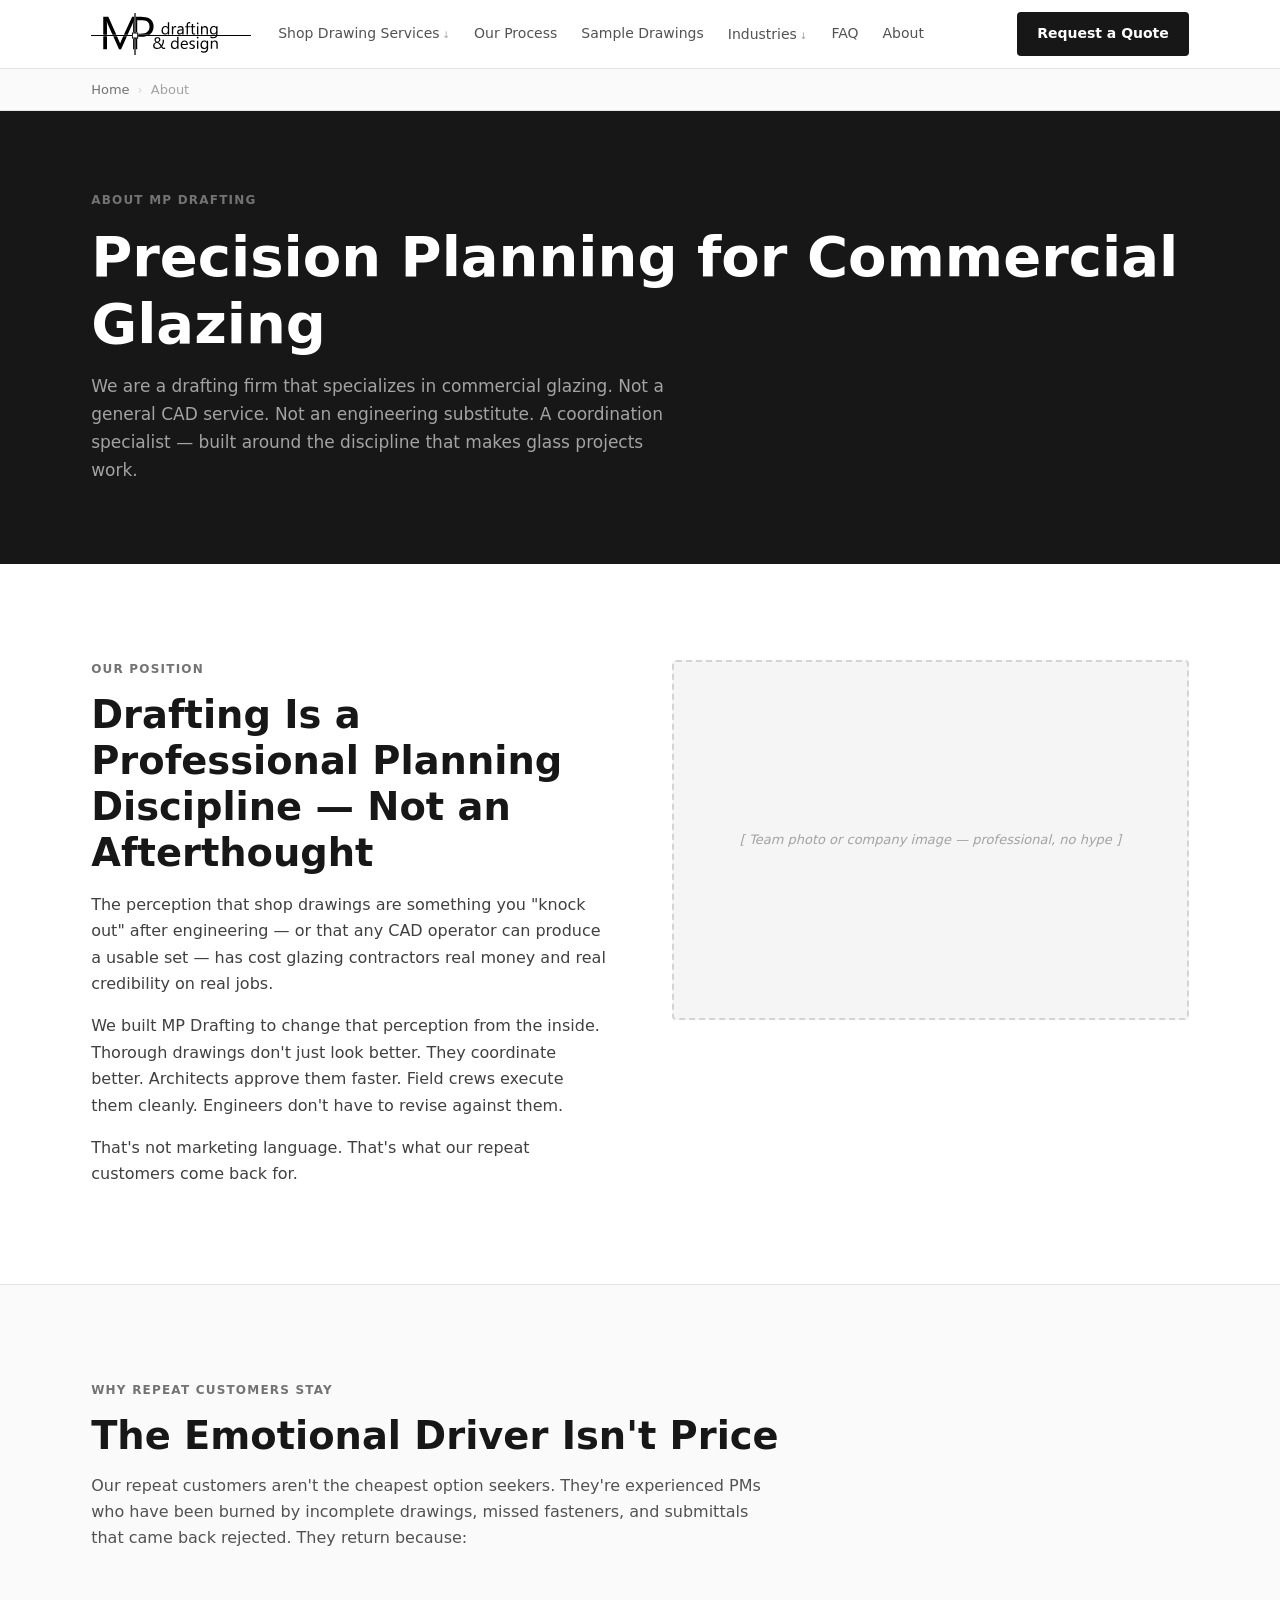
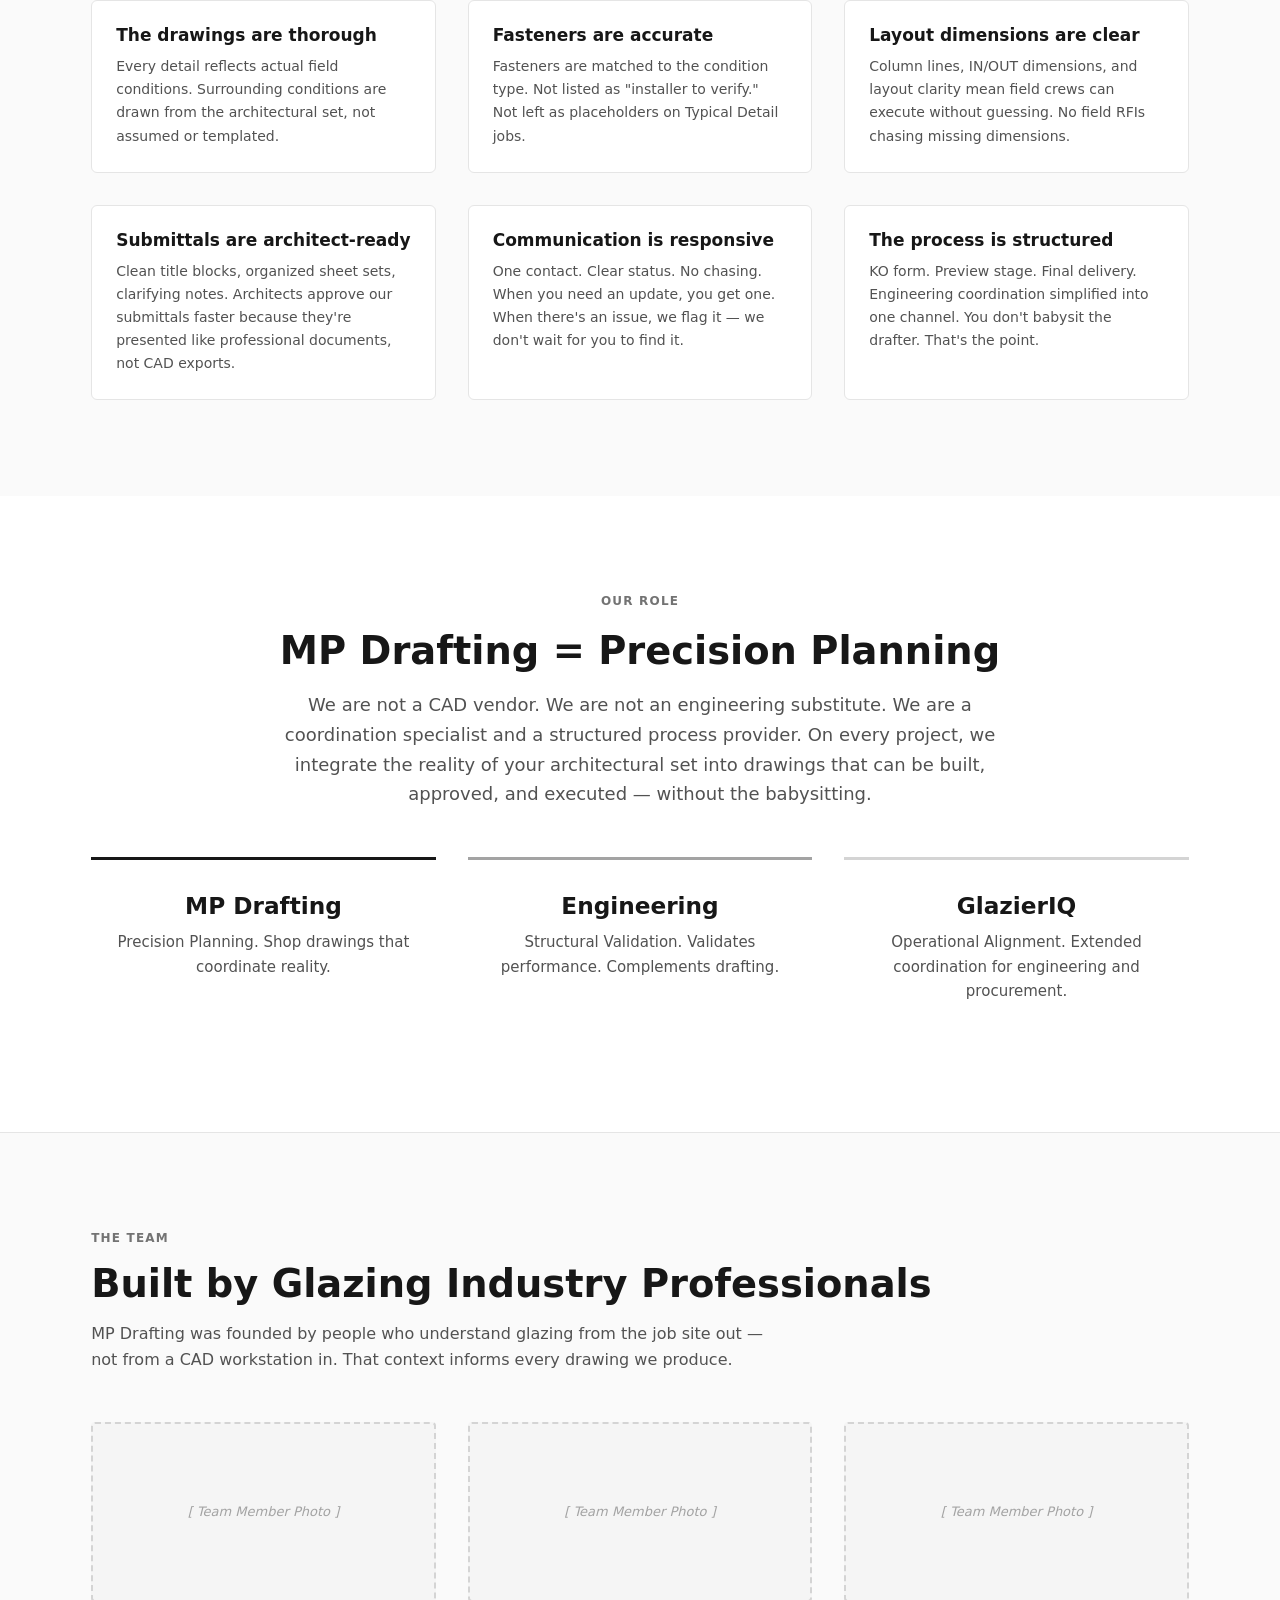
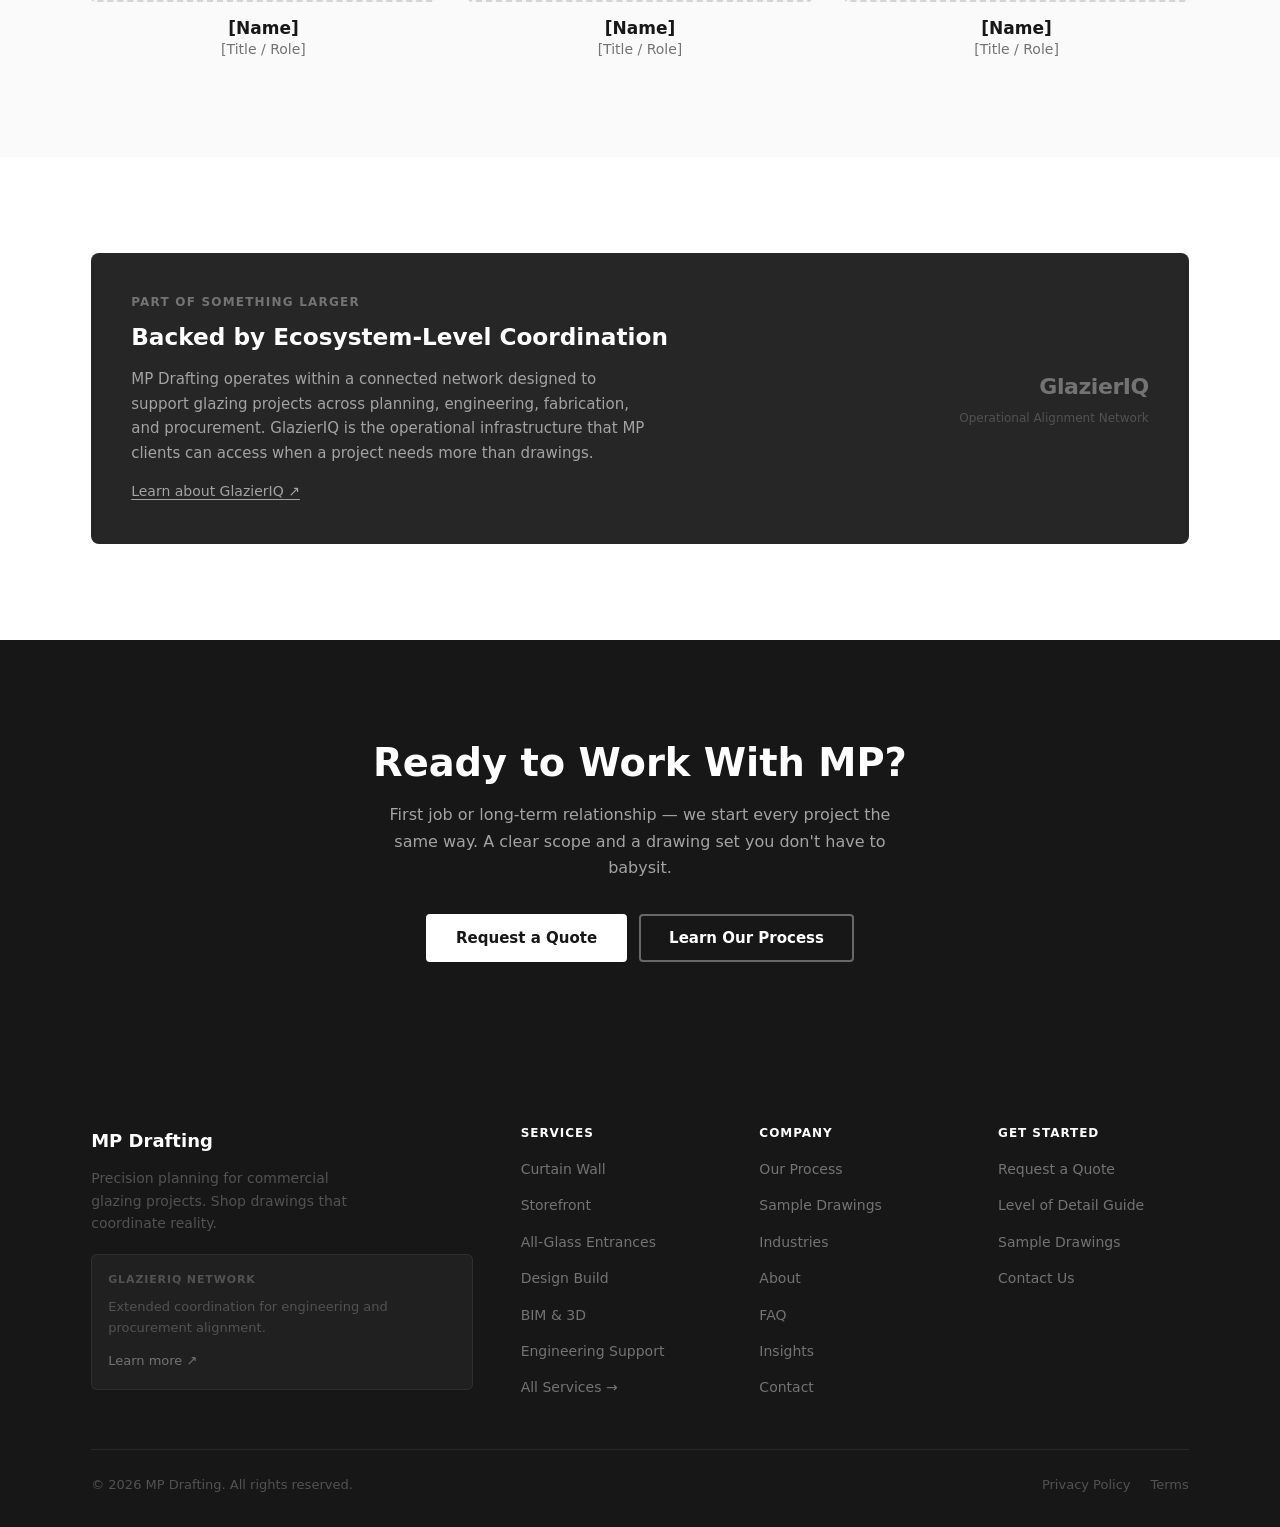
==== mp-drafting/about/index.html @ 00ccff3a "mp drafting round 1" ====
<!DOCTYPE html>
<html lang="en">
<head>
  <meta charset="UTF-8">
  <meta name="viewport" content="width=device-width, initial-scale=1.0">
  <title>About — MP Drafting</title>
  <link rel="stylesheet" href="../css/wireframe.css">
</head>
<body>

<div id="nav"></div>

<div class="breadcrumb-bar">
  <div class="container">
    <nav class="breadcrumb">
      <a href="../">Home</a>
      <span class="breadcrumb-sep">›</span>
      <span>About</span>
    </nav>
  </div>
</div>

<!-- PAGE HEADER -->
<div class="page-header">
  <div class="container">
    <div class="label">About MP Drafting</div>
    <h1>Precision Planning for Commercial Glazing</h1>
    <p>We are a drafting firm that specializes in commercial glazing. Not a general CAD service. Not an engineering substitute. A coordination specialist — built around the discipline that makes glass projects work.</p>
  </div>
</div>

<!-- MISSION -->
<section class="section">
  <div class="container">
    <div class="split">
      <div>
        <div class="label">Our Position</div>
        <h2 style="margin-top:12px;">Drafting Is a Professional Planning Discipline — Not an Afterthought</h2>
        <p class="mt-sm">The perception that shop drawings are something you "knock out" after engineering — or that any CAD operator can produce a usable set — has cost glazing contractors real money and real credibility on real jobs.</p>
        <p class="mt-sm">We built MP Drafting to change that perception from the inside. Thorough drawings don't just look better. They coordinate better. Architects approve them faster. Field crews execute them cleanly. Engineers don't have to revise against them.</p>
        <p class="mt-sm">That's not marketing language. That's what our repeat customers come back for.</p>
      </div>
      <div>
        <div class="placeholder placeholder--lg">[ Team photo or company image — professional, no hype ]</div>
      </div>
    </div>
  </div>
</section>

<div class="divider"></div>

<!-- WHY CUSTOMERS RETURN -->
<section class="section section--gray">
  <div class="container">
    <div class="section-header">
      <div class="label">Why Repeat Customers Stay</div>
      <h2>The Emotional Driver Isn't Price</h2>
      <p>Our repeat customers aren't the cheapest option seekers. They're experienced PMs who have been burned by incomplete drawings, missed fasteners, and submittals that came back rejected. They return because:</p>
    </div>
    <div class="grid grid--3">
      <div style="padding: 24px; border: 1px solid var(--gray-200); border-radius: 6px; background: white;">
        <h4 style="margin-bottom: 10px;">The drawings are thorough</h4>
        <p style="font-size: 0.875rem; color: var(--gray-600); max-width: none;">Every detail reflects actual field conditions. Surrounding conditions are drawn from the architectural set, not assumed or templated.</p>
      </div>
      <div style="padding: 24px; border: 1px solid var(--gray-200); border-radius: 6px; background: white;">
        <h4 style="margin-bottom: 10px;">Fasteners are accurate</h4>
        <p style="font-size: 0.875rem; color: var(--gray-600); max-width: none;">Fasteners are matched to the condition type. Not listed as "installer to verify." Not left as placeholders on Typical Detail jobs.</p>
      </div>
      <div style="padding: 24px; border: 1px solid var(--gray-200); border-radius: 6px; background: white;">
        <h4 style="margin-bottom: 10px;">Layout dimensions are clear</h4>
        <p style="font-size: 0.875rem; color: var(--gray-600); max-width: none;">Column lines, IN/OUT dimensions, and layout clarity mean field crews can execute without guessing. No field RFIs chasing missing dimensions.</p>
      </div>
      <div style="padding: 24px; border: 1px solid var(--gray-200); border-radius: 6px; background: white;">
        <h4 style="margin-bottom: 10px;">Submittals are architect-ready</h4>
        <p style="font-size: 0.875rem; color: var(--gray-600); max-width: none;">Clean title blocks, organized sheet sets, clarifying notes. Architects approve our submittals faster because they're presented like professional documents, not CAD exports.</p>
      </div>
      <div style="padding: 24px; border: 1px solid var(--gray-200); border-radius: 6px; background: white;">
        <h4 style="margin-bottom: 10px;">Communication is responsive</h4>
        <p style="font-size: 0.875rem; color: var(--gray-600); max-width: none;">One contact. Clear status. No chasing. When you need an update, you get one. When there's an issue, we flag it — we don't wait for you to find it.</p>
      </div>
      <div style="padding: 24px; border: 1px solid var(--gray-200); border-radius: 6px; background: white;">
        <h4 style="margin-bottom: 10px;">The process is structured</h4>
        <p style="font-size: 0.875rem; color: var(--gray-600); max-width: none;">KO form. Preview stage. Final delivery. Engineering coordination simplified into one channel. You don't babysit the drafter. That's the point.</p>
      </div>
    </div>
  </div>
</section>

<!-- POSITIONING STATEMENT -->
<section class="section">
  <div class="container">
    <div style="max-width: 800px; margin: 0 auto; text-align: center;">
      <div class="label" style="margin-bottom: 16px;">Our Role</div>
      <h2>MP Drafting = Precision Planning</h2>
      <p class="mt-sm" style="font-size: 1.125rem; color: var(--gray-600); margin-left: auto; margin-right: auto;">We are not a CAD vendor. We are not an engineering substitute. We are a coordination specialist and a structured process provider. On every project, we integrate the reality of your architectural set into drawings that can be built, approved, and executed — without the babysitting.</p>
    </div>

    <div class="grid grid--3 mt-lg">
      <div style="text-align: center; padding: 32px 24px; border-top: 3px solid var(--gray-900);">
        <h3>MP Drafting</h3>
        <p style="color: var(--gray-600); font-size: 0.9375rem; margin-top: 10px;">Precision Planning. Shop drawings that coordinate reality.</p>
      </div>
      <div style="text-align: center; padding: 32px 24px; border-top: 3px solid var(--gray-400);">
        <h3>Engineering</h3>
        <p style="color: var(--gray-600); font-size: 0.9375rem; margin-top: 10px;">Structural Validation. Validates performance. Complements drafting.</p>
      </div>
      <div style="text-align: center; padding: 32px 24px; border-top: 3px solid var(--gray-300);">
        <h3>GlazierIQ</h3>
        <p style="color: var(--gray-600); font-size: 0.9375rem; margin-top: 10px;">Operational Alignment. Extended coordination for engineering and procurement.</p>
      </div>
    </div>
  </div>
</section>

<div class="divider"></div>

<!-- TEAM PLACEHOLDER -->
<section class="section section--gray">
  <div class="container">
    <div class="section-header">
      <div class="label">The Team</div>
      <h2>Built by Glazing Industry Professionals</h2>
      <p>MP Drafting was founded by people who understand glazing from the job site out — not from a CAD workstation in. That context informs every drawing we produce.</p>
    </div>
    <div class="grid grid--3">
      <div style="text-align: center;">
        <div class="placeholder placeholder--sm" style="margin-bottom: 16px;">[ Team Member Photo ]</div>
        <h4>[Name]</h4>
        <p style="font-size: 0.875rem; color: var(--gray-500);">[Title / Role]</p>
      </div>
      <div style="text-align: center;">
        <div class="placeholder placeholder--sm" style="margin-bottom: 16px;">[ Team Member Photo ]</div>
        <h4>[Name]</h4>
        <p style="font-size: 0.875rem; color: var(--gray-500);">[Title / Role]</p>
      </div>
      <div style="text-align: center;">
        <div class="placeholder placeholder--sm" style="margin-bottom: 16px;">[ Team Member Photo ]</div>
        <h4>[Name]</h4>
        <p style="font-size: 0.875rem; color: var(--gray-500);">[Title / Role]</p>
      </div>
    </div>
  </div>
</section>

<!-- GLAZIERIQ MENTION -->
<section class="section">
  <div class="container">
    <div class="glazieriq-block">
      <div>
        <div class="label" style="color:var(--gray-500);">Part of Something Larger</div>
        <h3 style="margin-top:10px;">Backed by Ecosystem-Level Coordination</h3>
        <p class="mt-sm">MP Drafting operates within a connected network designed to support glazing projects across planning, engineering, fabrication, and procurement. GlazierIQ is the operational infrastructure that MP clients can access when a project needs more than drawings.</p>
        <a href="#" class="glazieriq-link">Learn about GlazierIQ ↗</a>
      </div>
      <div class="glazieriq-label">
        <div class="giq-name">GlazierIQ</div>
        <div class="giq-sub">Operational Alignment Network</div>
      </div>
    </div>
  </div>
</section>

<!-- CTA -->
<section class="cta-banner">
  <div class="container">
    <h2>Ready to Work With MP?</h2>
    <p>First job or long-term relationship — we start every project the same way. A clear scope and a drawing set you don't have to babysit.</p>
    <div class="btn-group">
      <a href="../request-quote/" class="btn btn--white">Request a Quote</a>
      <a href="../our-process/" class="btn btn--ghost">Learn Our Process</a>
    </div>
  </div>
</section>

<div id="footer"></div>

<script>window.MP_BASE = '../';</script>
<script src="../js/components.js"></script>
<script src="../js/main.js"></script>
</body>
</html>
---- mp-drafting/css/wireframe.css ----
/* ============================================================
   MP Drafting — Grayscale Wireframe Stylesheet
   ============================================================ */

:root {
  --gray-50:  #fafafa;
  --gray-100: #f5f5f5;
  --gray-200: #e5e5e5;
  --gray-300: #d4d4d4;
  --gray-400: #a3a3a3;
  --gray-500: #737373;
  --gray-600: #525252;
  --gray-700: #404040;
  --gray-800: #262626;
  --gray-900: #171717;
  --white:    #ffffff;

  --font: system-ui, -apple-system, 'Segoe UI', Helvetica, Arial, sans-serif;
  --max-w: 1200px;
  --gap: 32px;
  --section-y: clamp(56px, 8vw, 96px);
  --container-x: clamp(24px, 4vw, 80px);
}

/* Reset */
*, *::before, *::after { box-sizing: border-box; margin: 0; padding: 0; }
html { scroll-behavior: smooth; font-size: 16px; }
body { font-family: var(--font); color: var(--gray-700); background: var(--white); line-height: 1.65; }
img  { max-width: 100%; display: block; }
a    { color: inherit; text-decoration: none; }
ul   { list-style: none; }
button, input, textarea, select { font: inherit; }

/* Typography */
h1, h2, h3, h4, h5 { color: var(--gray-900); font-weight: 700; line-height: 1.2; }
h1 { font-size: clamp(2rem, 4.5vw, 3.5rem); }
h2 { font-size: clamp(1.5rem, 3vw, 2.5rem); }
h3 { font-size: clamp(1.1rem, 2vw, 1.45rem); }
h4 { font-size: 1.0625rem; }
h5 { font-size: 0.9375rem; }
p  { max-width: 68ch; }

.label {
  font-size: 0.75rem;
  font-weight: 700;
  letter-spacing: 0.1em;
  text-transform: uppercase;
  color: var(--gray-500);
  display: block;
}

/* Layout */
.container {
  max-width: var(--max-w);
  margin: 0 auto;
  padding: 0 var(--container-x);
}
.section       { padding: var(--section-y) 0; }
.section--gray { background: var(--gray-50); }
.section--mid  { background: var(--gray-100); }
.section--dark { background: var(--gray-900); }
.section--dark h1,
.section--dark h2,
.section--dark h3 { color: var(--white); }
.section--dark p   { color: var(--gray-300); }
.section--dark .label { color: var(--gray-500); }

/* Grid */
.grid    { display: grid; gap: var(--gap); }
.grid--2 { grid-template-columns: repeat(2, 1fr); }
.grid--3 { grid-template-columns: repeat(3, 1fr); }
.grid--4 { grid-template-columns: repeat(4, 1fr); }
.grid--auto { grid-template-columns: repeat(auto-fit, minmax(260px, 1fr)); }

@media (max-width: 900px) {
  .grid--3 { grid-template-columns: repeat(2, 1fr); }
  .grid--4 { grid-template-columns: repeat(2, 1fr); }
}
@media (max-width: 580px) {
  .grid--2, .grid--3, .grid--4 { grid-template-columns: 1fr; }
}

/* Spacing */
.mt-xs { margin-top: 8px; }
.mt-sm { margin-top: 16px; }
.mt-md { margin-top: 28px; }
.mt-lg { margin-top: 48px; }
.mb-sm { margin-bottom: 16px; }
.mb-md { margin-bottom: 28px; }
.mb-lg { margin-bottom: 48px; }

.section-header { margin-bottom: 48px; }
.section-header .label { margin-bottom: 12px; }
.section-header h2 { margin-bottom: 14px; }
.section-header > p { color: var(--gray-600); }

.text-center { text-align: center; }
.text-center p { margin-left: auto; margin-right: auto; }

.divider { height: 1px; background: var(--gray-200); }

/* Placeholder blocks */
.placeholder {
  background: var(--gray-100);
  border: 2px dashed var(--gray-300);
  border-radius: 4px;
  display: flex;
  align-items: center;
  justify-content: center;
  color: var(--gray-400);
  font-size: 0.8125rem;
  font-style: italic;
  text-align: center;
  padding: 20px;
}
.placeholder--xs { height: 120px; }
.placeholder--sm { height: 180px; }
.placeholder--md { height: 260px; }
.placeholder--lg { height: 360px; }
.placeholder--xl { height: 460px; }

/* Wireframe annotation */
.wf-note {
  display: inline-block;
  font-size: 0.6875rem;
  background: #fffbeb;
  border: 1px solid #fcd34d;
  color: #92400e;
  padding: 2px 8px;
  border-radius: 3px;
  font-style: italic;
  margin-bottom: 10px;
}

/* ── Navigation ── */
.site-nav {
  position: sticky;
  top: 0;
  z-index: 100;
  background: var(--white);
  border-bottom: 1px solid var(--gray-200);
}
.nav-inner {
  max-width: var(--max-w);
  margin: 0 auto;
  padding: 0 var(--container-x);
  height: 68px;
  display: flex;
  align-items: center;
  justify-content: space-between;
  gap: 16px;
}
.nav-logo {
  font-size: 1.125rem;
  font-weight: 700;
  color: var(--gray-900);
  letter-spacing: -0.02em;
  white-space: nowrap;
  flex-shrink: 0;

  img {
    width: 160px;
  }
}
.nav-logo span { color: var(--gray-400); font-weight: 400; }

.nav-center { display: flex; align-items: center; gap: 2px; flex: 1; }

.nav-link {
  font-size: 0.875rem;
  font-weight: 500;
  color: var(--gray-600);
  padding: 8px 11px;
  border-radius: 4px;
  white-space: nowrap;
  transition: background 0.15s, color 0.15s;
}
.nav-link:hover { background: var(--gray-100); color: var(--gray-900); }

.dropdown-wrapper { position: relative; }
.dropdown-wrapper > .nav-link::after { content: ' ↓'; font-size: 0.65em; opacity: 0.55; }

.dropdown {
  display: none;
  position: absolute;
  top: calc(100% + 4px);
  left: 0;
  background: var(--white);
  border: 1px solid var(--gray-200);
  border-radius: 6px;
  box-shadow: 0 8px 24px rgba(0,0,0,0.10);
  min-width: 240px;
  padding: 8px;
  z-index: 200;
}
.dropdown a {
  display: block;
  padding: 9px 12px;
  font-size: 0.875rem;
  color: var(--gray-600);
  border-radius: 4px;
  transition: background 0.1s, color 0.1s;
}
.dropdown a:hover { background: var(--gray-50); color: var(--gray-900); }
.dropdown-wrapper:hover .dropdown { display: block; }

/* ── Mega Menu (Shop Drawing Services) ── */
/* align-self: stretch fills the full 68px nav height so the cursor
   stays inside .mega-wrapper all the way to the nav's bottom edge,
   leaving no gap between wrapper and the fixed mega menu below it. */
.mega-wrapper {
  position: static;
  align-self: stretch;
  display: flex;
  align-items: center;
}
.mega-wrapper > .nav-link::after { content: ' ↓'; font-size: 0.65em; opacity: 0.55; }

.mega-menu {
  display: none;
  position: fixed;
  top: 68px;
  left: 0;
  right: 0;
  background: var(--white);
  border-top: 1px solid var(--gray-200);
  border-bottom: 1px solid var(--gray-200);
  box-shadow: 0 12px 40px rgba(0,0,0,0.10);
  z-index: 200;
  padding: 32px 0;
}
.mega-menu.open { display: block; }

.mega-grid {
  display: grid;
  grid-template-columns: 1fr 1fr 260px;
  gap: 40px;
  align-items: start;
}

.mega-col-label {
  font-size: 0.6875rem;
  font-weight: 700;
  letter-spacing: 0.1em;
  text-transform: uppercase;
  color: var(--gray-400);
  margin-bottom: 12px;
  display: block;
}

.mega-col a {
  display: flex;
  align-items: center;
  gap: 8px;
  padding: 9px 0;
  font-size: 0.9rem;
  color: var(--gray-700);
  border-bottom: 1px solid var(--gray-100);
  transition: color 0.15s;
}
.mega-col a:last-child { border-bottom: none; }
.mega-col a:hover { color: var(--gray-900); }
.mega-col a::before {
  content: '→';
  font-size: 0.7rem;
  color: var(--gray-300);
  flex-shrink: 0;
  transition: color 0.15s, transform 0.15s;
}
.mega-col a:hover::before { color: var(--gray-600); transform: translateX(2px); }

.mega-panel-inner {
  background: var(--gray-900);
  border-radius: 6px;
  padding: 24px;
}
.mega-panel-inner .mega-col-label { color: var(--gray-600); }
.mega-panel-inner h4 { color: var(--white); font-size: 1rem; margin-bottom: 8px; }
.mega-panel-inner p  { color: var(--gray-500); font-size: 0.875rem; max-width: none; margin-bottom: 16px; line-height: 1.55; }
.mega-panel-inner a  {
  display: block;
  color: var(--gray-400);
  font-size: 0.875rem;
  padding: 7px 0;
  border-bottom: 1px solid rgba(255,255,255,0.06);
  transition: color 0.15s;
}
.mega-panel-inner a:hover { color: var(--white); }
.mega-panel-cta {
  margin-top: 16px;
  display: block !important;
  background: var(--white) !important;
  color: var(--gray-900) !important;
  border-radius: 4px;
  padding: 10px 16px !important;
  font-weight: 700 !important;
  text-align: center;
  font-size: 0.875rem !important;
  border-bottom: none !important;
}
.mega-panel-cta:hover { background: var(--gray-100) !important; }

.nav-cta {
  font-size: 0.875rem;
  font-weight: 600;
  background: var(--gray-900);
  color: var(--white);
  padding: 10px 20px;
  border-radius: 4px;
  white-space: nowrap;
  flex-shrink: 0;
  transition: background 0.15s;
}
.nav-cta:hover { background: var(--gray-700); }

.nav-hamburger {
  display: none;
  background: none;
  border: none;
  cursor: pointer;
  padding: 8px;
  color: var(--gray-700);
  flex-shrink: 0;
}

.mobile-nav {
  display: none;
  position: fixed;
  top: 68px; left: 0; right: 0; bottom: 0;
  background: var(--white);
  border-top: 1px solid var(--gray-200);
  overflow-y: auto;
  z-index: 99;
  padding: 16px var(--container-x) 40px;
}
.mobile-nav.open { display: block; }
.mobile-nav-section { margin-bottom: 8px; }
.mobile-section-label {
  font-size: 0.6875rem;
  font-weight: 700;
  letter-spacing: 0.08em;
  text-transform: uppercase;
  color: var(--gray-400);
  padding: 16px 0 6px;
  display: block;
}
.mobile-nav a {
  display: block;
  padding: 11px 0;
  font-size: 0.9375rem;
  font-weight: 500;
  color: var(--gray-700);
  border-bottom: 1px solid var(--gray-100);
}
.mobile-nav a:hover { color: var(--gray-900); }
.mobile-nav-cta {
  display: block;
  margin-top: 20px;
  background: var(--gray-900);
  color: var(--white) !important;
  text-align: center;
  padding: 14px 20px !important;
  border-radius: 4px;
  font-weight: 600 !important;
  border-bottom: none !important;
}

@media (max-width: 960px) {
  .nav-center, .nav-cta { display: none; }
  .nav-hamburger { display: block; }
}

/* ── Buttons ── */
.btn {
  display: inline-block;
  font-size: 0.9375rem;
  font-weight: 600;
  padding: 13px 28px;
  border-radius: 4px;
  cursor: pointer;
  border: 2px solid transparent;
  text-align: center;
  transition: background 0.15s, color 0.15s, border-color 0.15s;
  line-height: 1.2;
}
.btn--primary   { background: var(--gray-900); color: var(--white); border-color: var(--gray-900); }
.btn--primary:hover { background: var(--gray-700); border-color: var(--gray-700); }
.btn--secondary { background: transparent; color: var(--gray-800); border-color: var(--gray-300); }
.btn--secondary:hover { border-color: var(--gray-700); color: var(--gray-900); }
.btn--ghost     { background: transparent; color: var(--white); border-color: rgba(255,255,255,0.35); }
.btn--ghost:hover { border-color: var(--white); }
.btn--white     { background: var(--white); color: var(--gray-900); border-color: var(--white); }
.btn--white:hover { background: var(--gray-100); }
.btn--sm        { font-size: 0.875rem; padding: 9px 18px; }
.btn-group      { display: flex; gap: 12px; flex-wrap: wrap; }

/* ── Page Header ── */
.page-header {
  background: var(--gray-900);
  padding: clamp(48px, 8vw, 80px) 0;
}
.page-header .label { color: var(--gray-500); margin-bottom: 12px; }
.page-header h1 { color: var(--white); margin-bottom: 14px; }
.page-header p  { color: var(--gray-400); font-size: 1.0625rem; max-width: 600px; }

/* ── Hero ── */
.hero { background: var(--gray-900); padding: clamp(80px, 12vw, 140px) 0; }
.hero .label    { color: var(--gray-500); margin-bottom: 16px; }
.hero h1        { color: var(--white); margin-bottom: 20px; }
.hero .hero-sub { color: var(--gray-300); font-size: 1.125rem; max-width: 600px; margin-bottom: 36px; }

/* ── Breadcrumb ── */
.breadcrumb-bar {
  background: var(--gray-50);
  border-bottom: 1px solid var(--gray-200);
  padding: 10px 0;
}
.breadcrumb { font-size: 0.8125rem; color: var(--gray-400); display: flex; align-items: center; flex-wrap: wrap; }
.breadcrumb a { color: var(--gray-500); }
.breadcrumb a:hover { color: var(--gray-700); }
.breadcrumb-sep { margin: 0 8px; color: var(--gray-300); }

/* ── Trust Strip ── */
.trust-strip { background: var(--gray-100); border-bottom: 1px solid var(--gray-200); padding: 28px 0; }
.trust-items { display: flex; gap: 40px; flex-wrap: wrap; justify-content: center; }
.trust-item { text-align: center; }
.trust-item-value { font-size: 1.5rem; font-weight: 800; color: var(--gray-900); display: block; letter-spacing: -0.02em; }
.trust-item-label { font-size: 0.8125rem; color: var(--gray-500); }

/* ── Cards ── */
.card {
  background: var(--white);
  border: 1px solid var(--gray-200);
  border-radius: 6px;
  padding: 28px;
  display: flex;
  flex-direction: column;
}
.card-badge {
  display: inline-block;
  font-size: 0.6875rem;
  font-weight: 700;
  letter-spacing: 0.08em;
  text-transform: uppercase;
  padding: 4px 10px;
  border-radius: 3px;
  margin-bottom: 14px;
}
.card-badge--l1 { background: var(--gray-100); color: var(--gray-600); }
.card-badge--l2 { background: var(--gray-200); color: var(--gray-700); }
.card-badge--l3 { background: var(--gray-900); color: var(--white); }

.card h3      { font-size: 1.125rem; margin-bottom: 10px; }
.card > p     { color: var(--gray-600); font-size: 0.9375rem; margin-bottom: 16px; flex: 1; max-width: none; }
.card ul      { color: var(--gray-600); font-size: 0.875rem; padding-left: 16px; list-style: disc; }
.card ul li   { margin-bottom: 6px; }
.card-footer  { margin-top: auto; padding-top: 20px; border-top: 1px solid var(--gray-100); }

/* Service card */
.service-card {
  border: 1px solid var(--gray-200);
  border-radius: 6px;
  overflow: hidden;
  transition: border-color 0.15s, box-shadow 0.15s;
  display: flex;
  flex-direction: column;
}
.service-card:hover { border-color: var(--gray-400); box-shadow: 0 4px 16px rgba(0,0,0,0.07); }
.service-card-img {
  background: var(--gray-100);
  border-bottom: 1px solid var(--gray-200);
  height: 160px;
  display: flex; align-items: center; justify-content: center;
  color: var(--gray-400); font-style: italic; font-size: 0.8125rem;
}
.service-card-body { padding: 20px; flex: 1; display: flex; flex-direction: column; }
.service-card-body h3 { font-size: 1rem; margin-bottom: 8px; }
.service-card-body p  { font-size: 0.875rem; color: var(--gray-500); max-width: none; flex: 1; }
.service-card-link { font-size: 0.875rem; font-weight: 600; color: var(--gray-700); margin-top: 14px; display: inline-block; }
.service-card-link:hover { color: var(--gray-900); }

/* Feature list */
.feature-list { display: flex; flex-direction: column; gap: 20px; }
.feature-item { display: flex; gap: 16px; align-items: flex-start; }
.feature-icon {
  width: 36px; height: 36px;
  background: var(--gray-200); border-radius: 4px;
  flex-shrink: 0; display: flex; align-items: center; justify-content: center;
  font-size: 1rem; color: var(--gray-700);
}
.feature-text h4 { font-size: 0.9375rem; color: var(--gray-800); margin-bottom: 4px; }
.feature-text p  { font-size: 0.875rem; color: var(--gray-500); max-width: none; }

/* Split layout */
.split { display: grid; grid-template-columns: 1fr 1fr; gap: 64px; align-items: start; }
@media (max-width: 768px) { .split { grid-template-columns: 1fr; gap: 40px; } }
.split--60 { grid-template-columns: 1.5fr 1fr; }
@media (max-width: 768px) { .split--60 { grid-template-columns: 1fr; } }

/* Highlight box */
.highlight-box {
  background: var(--gray-50);
  border-left: 3px solid var(--gray-400);
  padding: 20px 24px;
  border-radius: 0 4px 4px 0;
}
.highlight-box p { color: var(--gray-600); font-size: 0.9375rem; max-width: none; }

/* Process steps (horizontal) */
.process-steps { display: flex; }
.process-step { flex: 1; padding: 24px 20px; border-top: 3px solid var(--gray-200); }
.step-number  { font-size: 2rem; font-weight: 800; color: var(--gray-200); line-height: 1; margin-bottom: 10px; }
.step-title   { font-size: 0.9375rem; font-weight: 700; color: var(--gray-800); margin-bottom: 6px; }
.step-desc    { font-size: 0.8125rem; color: var(--gray-500); max-width: none; }
@media (max-width: 700px) {
  .process-steps { flex-direction: column; }
  .process-step { border-top: none; border-left: 3px solid var(--gray-200); }
}

/* Process timeline (vertical, Our Process page) */
.process-timeline { position: relative; }
.process-block {
  display: grid;
  grid-template-columns: 64px 1fr;
  gap: 28px;
  padding-bottom: 56px;
  position: relative;
}
.process-block:last-child { padding-bottom: 0; }
.process-block::before {
  content: '';
  position: absolute;
  left: 31px; top: 52px; bottom: 0;
  width: 2px; background: var(--gray-200);
}
.process-block:last-child::before { display: none; }
.process-num {
  width: 48px; height: 48px;
  border: 2px solid var(--gray-300); border-radius: 50%;
  display: flex; align-items: center; justify-content: center;
  font-weight: 700; font-size: 0.9375rem;
  color: var(--gray-500); background: var(--white); flex-shrink: 0; margin-top: 2px;
}
.process-content h3  { font-size: 1.125rem; margin-bottom: 10px; }
.process-content p   { color: var(--gray-600); font-size: 0.9375rem; }
.process-content ul  { color: var(--gray-600); font-size: 0.875rem; padding-left: 18px; list-style: disc; margin-top: 10px; }
.process-content ul li { margin-bottom: 6px; }
.process-callout {
  background: var(--gray-50);
  border: 1px solid var(--gray-200);
  border-radius: 6px;
  padding: 16px 20px;
  margin-top: 14px;
  font-size: 0.875rem;
  color: var(--gray-600);
}

/* Anchor nav (Our Process) */
.anchor-nav {
  position: sticky; top: 68px;
  background: var(--white); border-bottom: 1px solid var(--gray-200);
  z-index: 50; overflow-x: auto;
}
.anchor-nav-inner {
  max-width: var(--max-w); margin: 0 auto; padding: 0 var(--container-x);
  display: flex; white-space: nowrap;
}
.anchor-nav a {
  display: inline-block; padding: 14px 18px;
  font-size: 0.875rem; font-weight: 500;
  color: var(--gray-500); border-bottom: 2px solid transparent;
  transition: color 0.15s, border-color 0.15s;
}
.anchor-nav a:hover { color: var(--gray-800); border-bottom-color: var(--gray-300); }

/* FAQ */
.faq-list { display: flex; flex-direction: column; }
.faq-item { border-bottom: 1px solid var(--gray-200); }
.faq-question {
  width: 100%; background: none; border: none; text-align: left;
  padding: 20px 0; font-size: 1rem; font-weight: 600;
  color: var(--gray-800); cursor: pointer;
  display: flex; justify-content: space-between; align-items: center; gap: 20px;
  transition: color 0.15s;
}
.faq-question:hover { color: var(--gray-900); }
.faq-icon { font-size: 1.25rem; color: var(--gray-400); flex-shrink: 0; transition: transform 0.2s; line-height: 1; }
.faq-item.open .faq-icon { transform: rotate(45deg); }
.faq-answer { display: none; padding-bottom: 22px; color: var(--gray-600); font-size: 0.9375rem; max-width: 72ch; line-height: 1.7; }
.faq-item.open .faq-answer { display: block; }

/* Tabs */
.tab-list { display: flex; gap: 8px; flex-wrap: wrap; margin-bottom: 32px; }
.tab-btn {
  font-size: 0.875rem; font-weight: 600; padding: 8px 18px;
  border: 1.5px solid var(--gray-200); border-radius: 4px;
  background: none; color: var(--gray-500); cursor: pointer; transition: all 0.15s;
}
.tab-btn:hover { border-color: var(--gray-400); color: var(--gray-700); }
.tab-btn.active { background: var(--gray-900); color: var(--white); border-color: var(--gray-900); }

/* Drawing gallery */
.drawing-gallery { display: grid; grid-template-columns: repeat(auto-fill, minmax(260px, 1fr)); gap: 20px; }
.drawing-item    { border: 1px solid var(--gray-200); border-radius: 6px; overflow: hidden; }
.drawing-img     { background: var(--gray-100); height: 200px; display: flex; align-items: center; justify-content: center; color: var(--gray-400); font-style: italic; font-size: 0.8125rem; border-bottom: 1px solid var(--gray-200); }
.drawing-body    { padding: 14px 16px; }
.drawing-title   { font-size: 0.9375rem; font-weight: 600; color: var(--gray-800); margin-bottom: 4px; }
.drawing-type    { font-size: 0.8125rem; color: var(--gray-500); }

/* Forms */
.form-wrap { max-width: 720px; }

.form-progress { display: flex; margin-bottom: 40px; border: 1px solid var(--gray-200); border-radius: 4px; overflow: hidden; }
.form-step-ind {
  flex: 1; padding: 14px 20px; font-size: 0.875rem; font-weight: 600;
  color: var(--gray-400); background: var(--gray-50);
  border-bottom: 3px solid var(--gray-200); text-align: center;
}
.form-step-ind.active { color: var(--gray-900); background: var(--white); border-bottom-color: var(--gray-900); }
.form-step-ind.done   { color: var(--gray-500); border-bottom-color: var(--gray-400); }

.form-group  { margin-bottom: 24px; }
.form-label  { display: block; font-size: 0.875rem; font-weight: 600; color: var(--gray-700); margin-bottom: 8px; }
.form-label .opt { font-weight: 400; color: var(--gray-400); }

.form-input, .form-textarea, .form-select {
  width: 100%; border: 1.5px solid var(--gray-200); border-radius: 4px;
  padding: 12px 14px; font-size: 0.9375rem; color: var(--gray-800);
  background: var(--white); transition: border-color 0.15s; appearance: none;
}
.form-input:focus, .form-textarea:focus, .form-select:focus { outline: none; border-color: var(--gray-600); }
.form-textarea { resize: vertical; min-height: 110px; }

.form-row { display: grid; grid-template-columns: 1fr 1fr; gap: 20px; }
@media (max-width: 560px) { .form-row { grid-template-columns: 1fr; } }

.radio-group { display: flex; gap: 24px; flex-wrap: wrap; }
.radio-opt   { display: flex; align-items: center; gap: 8px; cursor: pointer; font-size: 0.9375rem; }
.radio-opt input { width: 18px; height: 18px; cursor: pointer; accent-color: var(--gray-800); }

.file-upload {
  border: 2px dashed var(--gray-300); border-radius: 4px;
  padding: 32px; text-align: center; cursor: pointer;
  transition: border-color 0.15s, background 0.15s;
  color: var(--gray-500); font-size: 0.9375rem;
}
.file-upload:hover { border-color: var(--gray-500); background: var(--gray-50); }
.file-upload-hint { font-size: 0.8125rem; color: var(--gray-400); margin-top: 6px; }

/* Level selection */
.level-cards { display: grid; grid-template-columns: repeat(3, 1fr); gap: 14px; margin-bottom: 32px; }
@media (max-width: 680px) { .level-cards { grid-template-columns: 1fr; } }
.level-card {
  border: 2px solid var(--gray-200); border-radius: 6px;
  padding: 20px; cursor: pointer;
  transition: border-color 0.15s, background 0.15s; position: relative;
}
.level-card:hover { border-color: var(--gray-400); }
.level-card.selected { border-color: var(--gray-900); background: var(--gray-50); }
.level-card input[type="radio"] { position: absolute; opacity: 0; pointer-events: none; }
.level-card-name { font-weight: 700; color: var(--gray-900); font-size: 0.9375rem; margin-bottom: 6px; }
.level-card-desc { font-size: 0.8125rem; color: var(--gray-500); line-height: 1.5; }

#design-build-fields { display: none; }

/* Review box */
.review-box { background: var(--gray-50); border: 1px solid var(--gray-200); border-radius: 6px; padding: 24px; margin-bottom: 28px; }
.review-box h4  { font-size: 0.9375rem; margin-bottom: 12px; color: var(--gray-800); }
.review-row     { display: flex; gap: 16px; font-size: 0.875rem; margin-bottom: 8px; }
.review-key     { color: var(--gray-500); width: 140px; flex-shrink: 0; }
.review-val     { color: var(--gray-700); }

/* GlazierIQ block */
.glazieriq-block {
  background: var(--gray-800); border-radius: 8px; padding: 40px;
  display: flex; justify-content: space-between; align-items: center; gap: 40px; flex-wrap: wrap;
}
.glazieriq-block h3   { color: var(--white); margin-bottom: 10px; }
.glazieriq-block p    { color: var(--gray-400); font-size: 0.9375rem; max-width: 520px; }
.glazieriq-label      { text-align: right; flex-shrink: 0; }
.glazieriq-label .giq-name { font-size: 1.375rem; font-weight: 700; color: var(--gray-500); letter-spacing: -0.02em; }
.glazieriq-label .giq-sub  { font-size: 0.75rem; color: var(--gray-600); margin-top: 4px; }
.glazieriq-link {
  color: var(--gray-400); font-size: 0.875rem;
  text-decoration: underline; text-underline-offset: 3px;
  margin-top: 14px; display: inline-block;
}
.glazieriq-link:hover { color: var(--gray-200); }

/* CTA Banner */
.cta-banner { background: var(--gray-900); padding: clamp(64px, 8vw, 100px) 0; text-align: center; }
.cta-banner h2 { color: var(--white); margin-bottom: 16px; }
.cta-banner p  { color: var(--gray-400); max-width: 520px; margin: 0 auto 32px; }
.cta-banner .btn-group { justify-content: center; }

/* Comparison table */
.comparison-table { width: 100%; border-collapse: collapse; }
.comparison-table thead th {
  text-align: left; padding: 12px 16px;
  font-size: 0.8125rem; font-weight: 700; text-transform: uppercase; letter-spacing: 0.06em;
  color: var(--gray-500); border-bottom: 2px solid var(--gray-200); background: var(--gray-50);
}
.comparison-table thead th:not(:first-child) { text-align: center; }
.comparison-table td { padding: 14px 16px; font-size: 0.9375rem; color: var(--gray-600); border-bottom: 1px solid var(--gray-100); }
.comparison-table td:not(:first-child) { text-align: center; }
.comparison-table tr:last-child td { border-bottom: none; }
.check { color: var(--gray-800); font-weight: 700; }
.dash  { color: var(--gray-300); }

/* Industry card */
.industry-card {
  border: 1px solid var(--gray-200); border-radius: 6px; overflow: hidden;
  transition: border-color 0.15s, box-shadow 0.15s; display: block;
}
.industry-card:hover { border-color: var(--gray-400); box-shadow: 0 4px 16px rgba(0,0,0,0.07); }
.industry-card-img  { background: var(--gray-100); height: 180px; display: flex; align-items: center; justify-content: center; color: var(--gray-400); font-style: italic; font-size: 0.8125rem; border-bottom: 1px solid var(--gray-200); }
.industry-card-body { padding: 20px; }
.industry-card-body h3 { font-size: 1rem; color: var(--gray-900); margin-bottom: 6px; }
.industry-card-body p  { font-size: 0.875rem; color: var(--gray-500); max-width: none; }
.industry-card-link    { font-size: 0.875rem; font-weight: 600; color: var(--gray-600); margin-top: 10px; display: inline-block; }

/* Footer */
.site-footer { background: var(--gray-900); color: var(--gray-400); padding: 64px 0 32px; }
.footer-grid { display: grid; grid-template-columns: 2fr 1fr 1fr 1fr; gap: 48px; margin-bottom: 48px; }
@media (max-width: 900px) { .footer-grid { grid-template-columns: 1fr 1fr; } }
@media (max-width: 480px) { .footer-grid { grid-template-columns: 1fr; } }

.footer-logo    { font-size: 1.125rem; font-weight: 700; color: var(--white); margin-bottom: 12px; }
.footer-tagline { font-size: 0.875rem; color: var(--gray-600); max-width: 260px; line-height: 1.6; }

.footer-col h5 { color: var(--white); font-size: 0.75rem; font-weight: 700; letter-spacing: 0.08em; text-transform: uppercase; margin-bottom: 16px; }
.footer-col ul { display: flex; flex-direction: column; gap: 10px; }
.footer-col ul a { font-size: 0.875rem; color: var(--gray-500); transition: color 0.15s; }
.footer-col ul a:hover { color: var(--gray-200); }

.footer-giq {
  background: rgba(255,255,255,0.04); border: 1px solid rgba(255,255,255,0.07);
  border-radius: 6px; padding: 16px; margin-top: 20px;
}
.footer-giq-label { font-size: 0.6875rem; font-weight: 700; letter-spacing: 0.08em; text-transform: uppercase; color: var(--gray-600); margin-bottom: 6px; }
.footer-giq p { font-size: 0.8125rem; color: var(--gray-600); max-width: none; margin-bottom: 8px; }
.footer-giq a { font-size: 0.8125rem; color: var(--gray-500); }
.footer-giq a:hover { color: var(--gray-300); }

.footer-bottom {
  border-top: 1px solid rgba(255,255,255,0.07); padding-top: 24px;
  display: flex; justify-content: space-between; align-items: center; flex-wrap: wrap; gap: 12px;
  font-size: 0.8125rem; color: var(--gray-600);
}
.footer-legal { display: flex; gap: 20px; }
.footer-legal a { color: var(--gray-600); transition: color 0.15s; }
.footer-legal a:hover { color: var(--gray-400); }
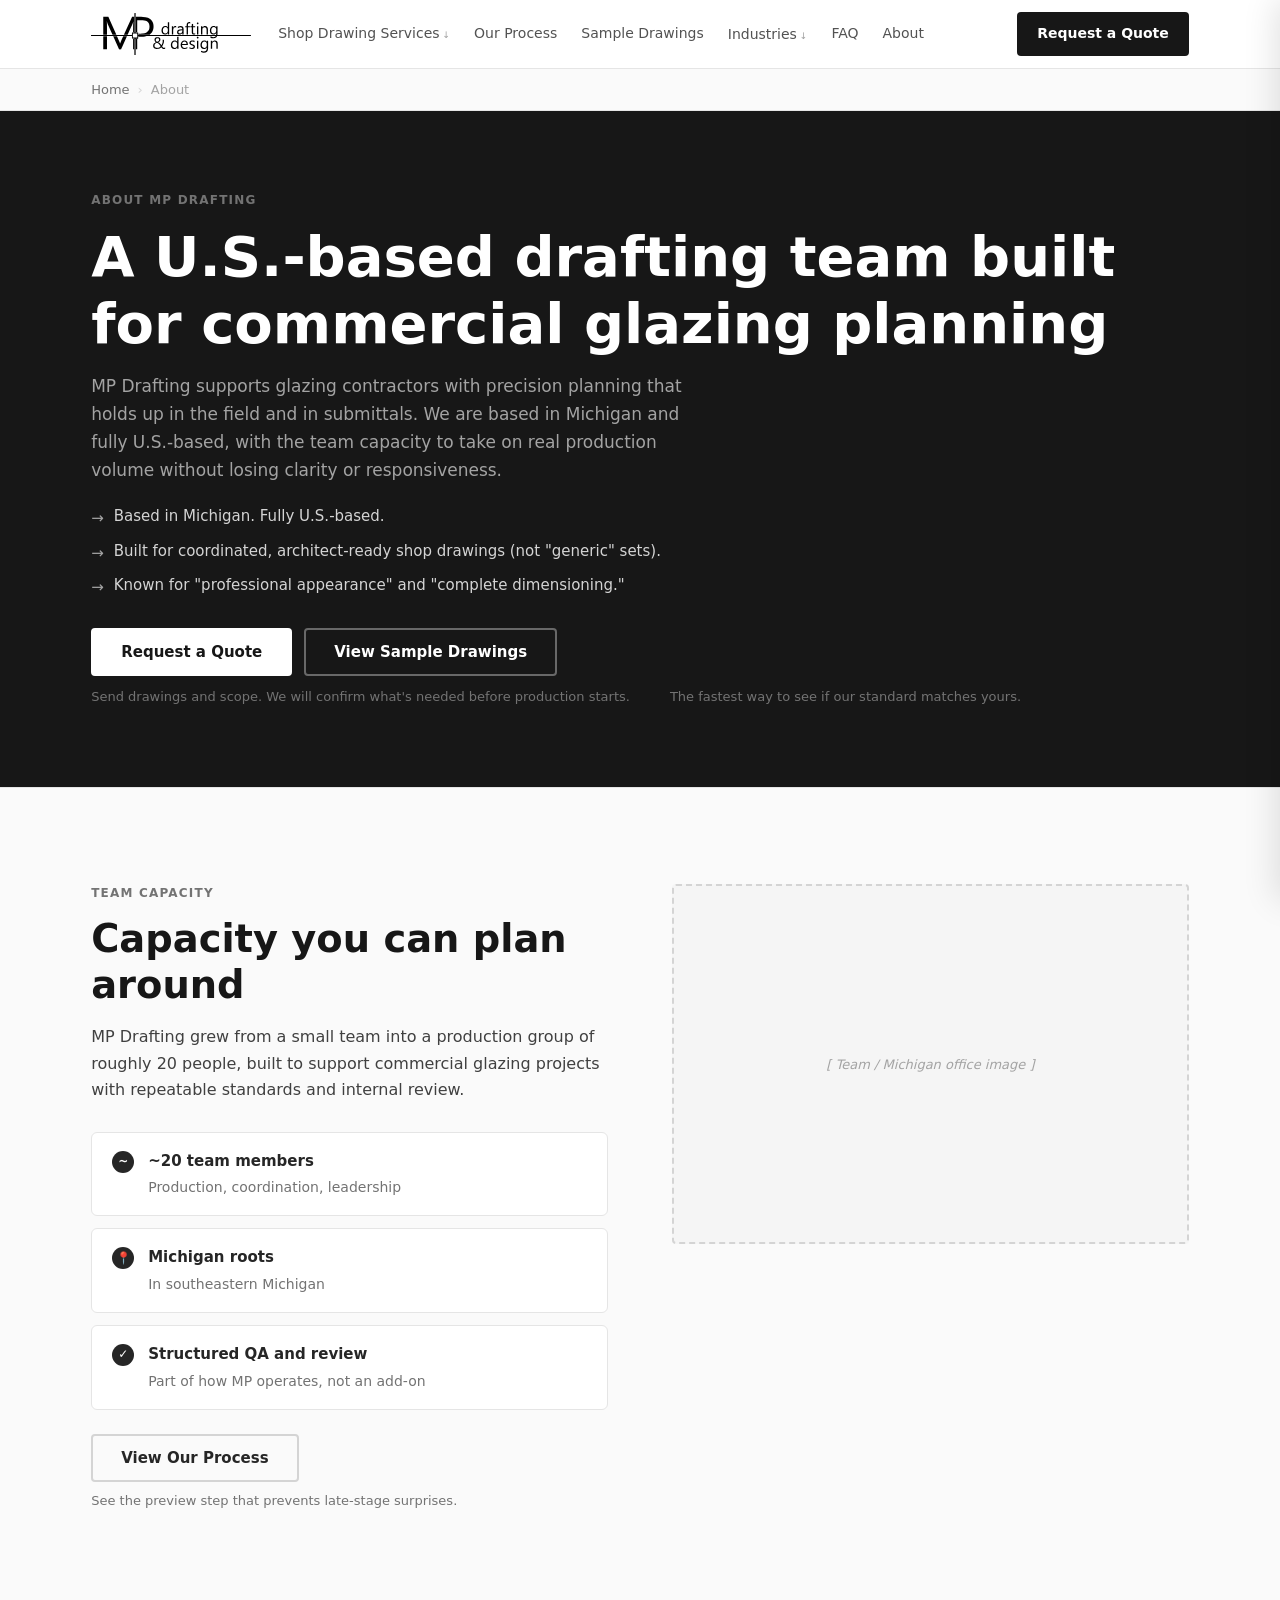
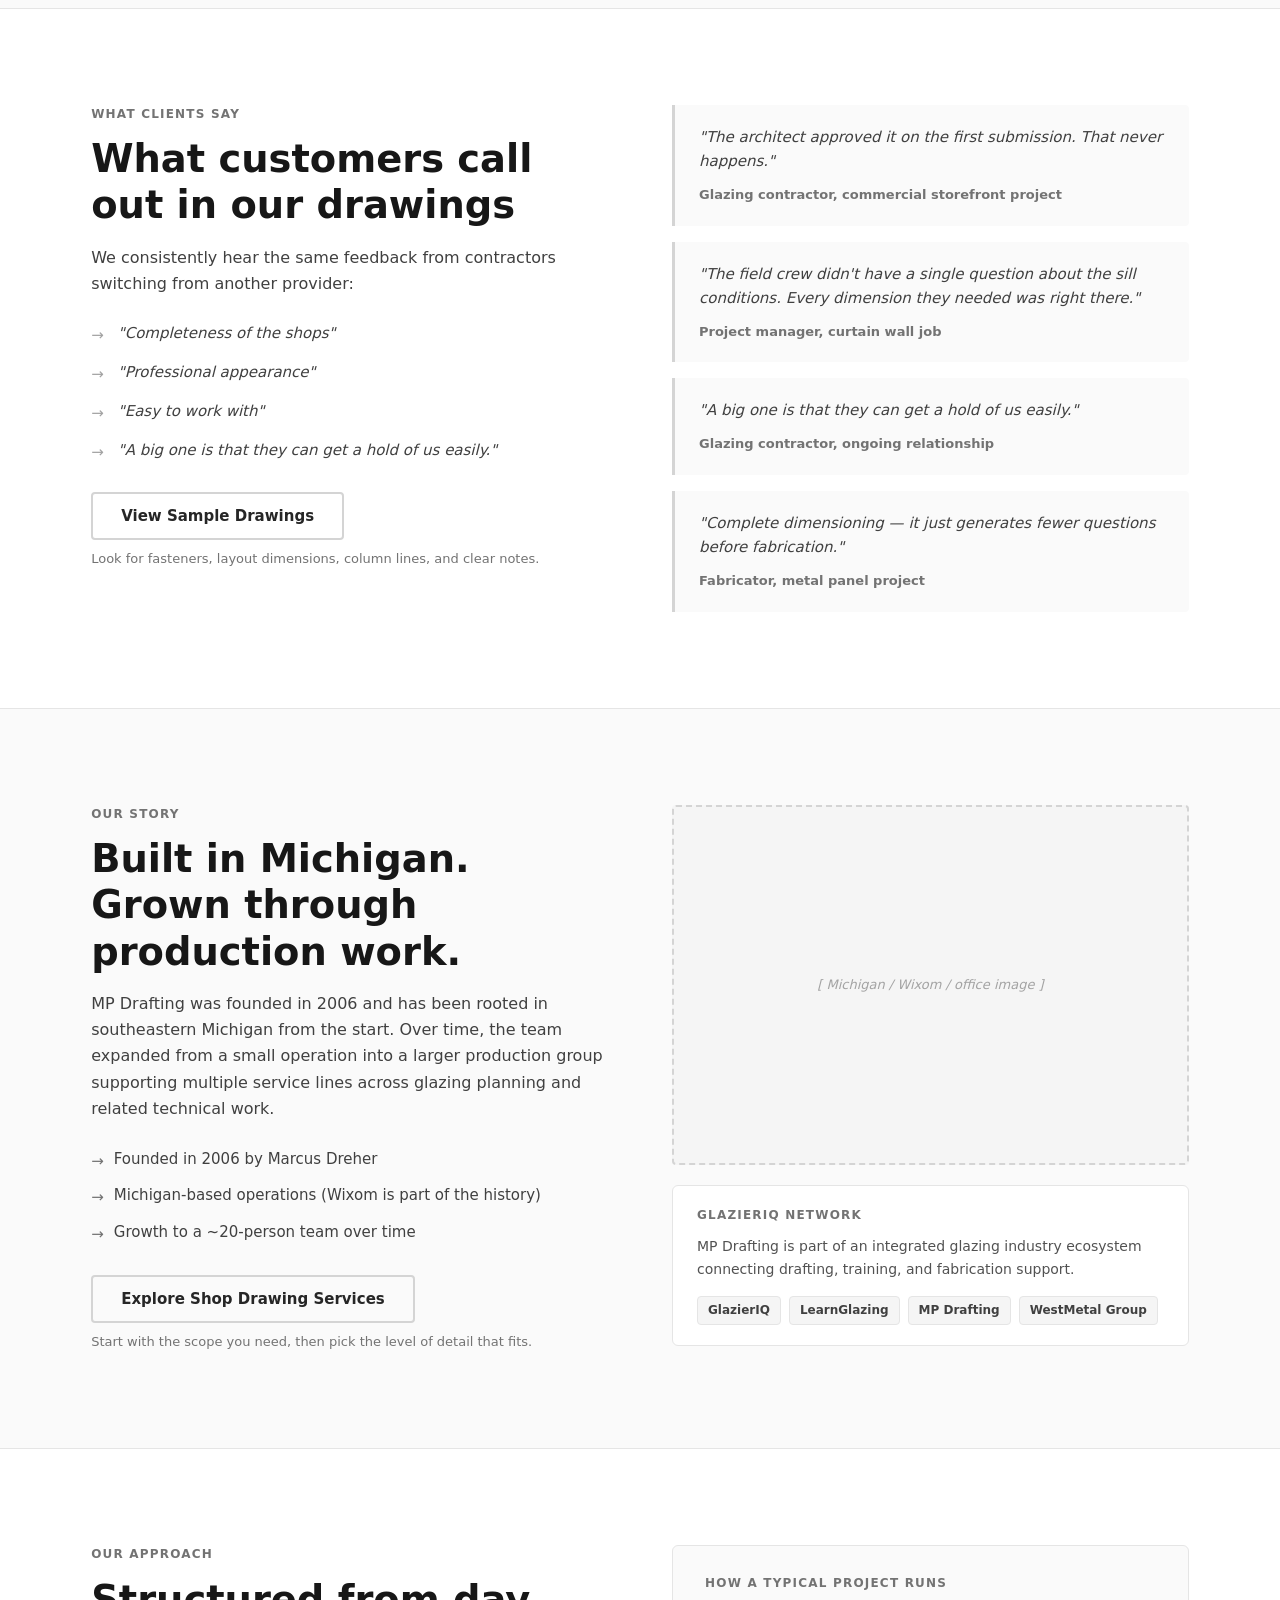
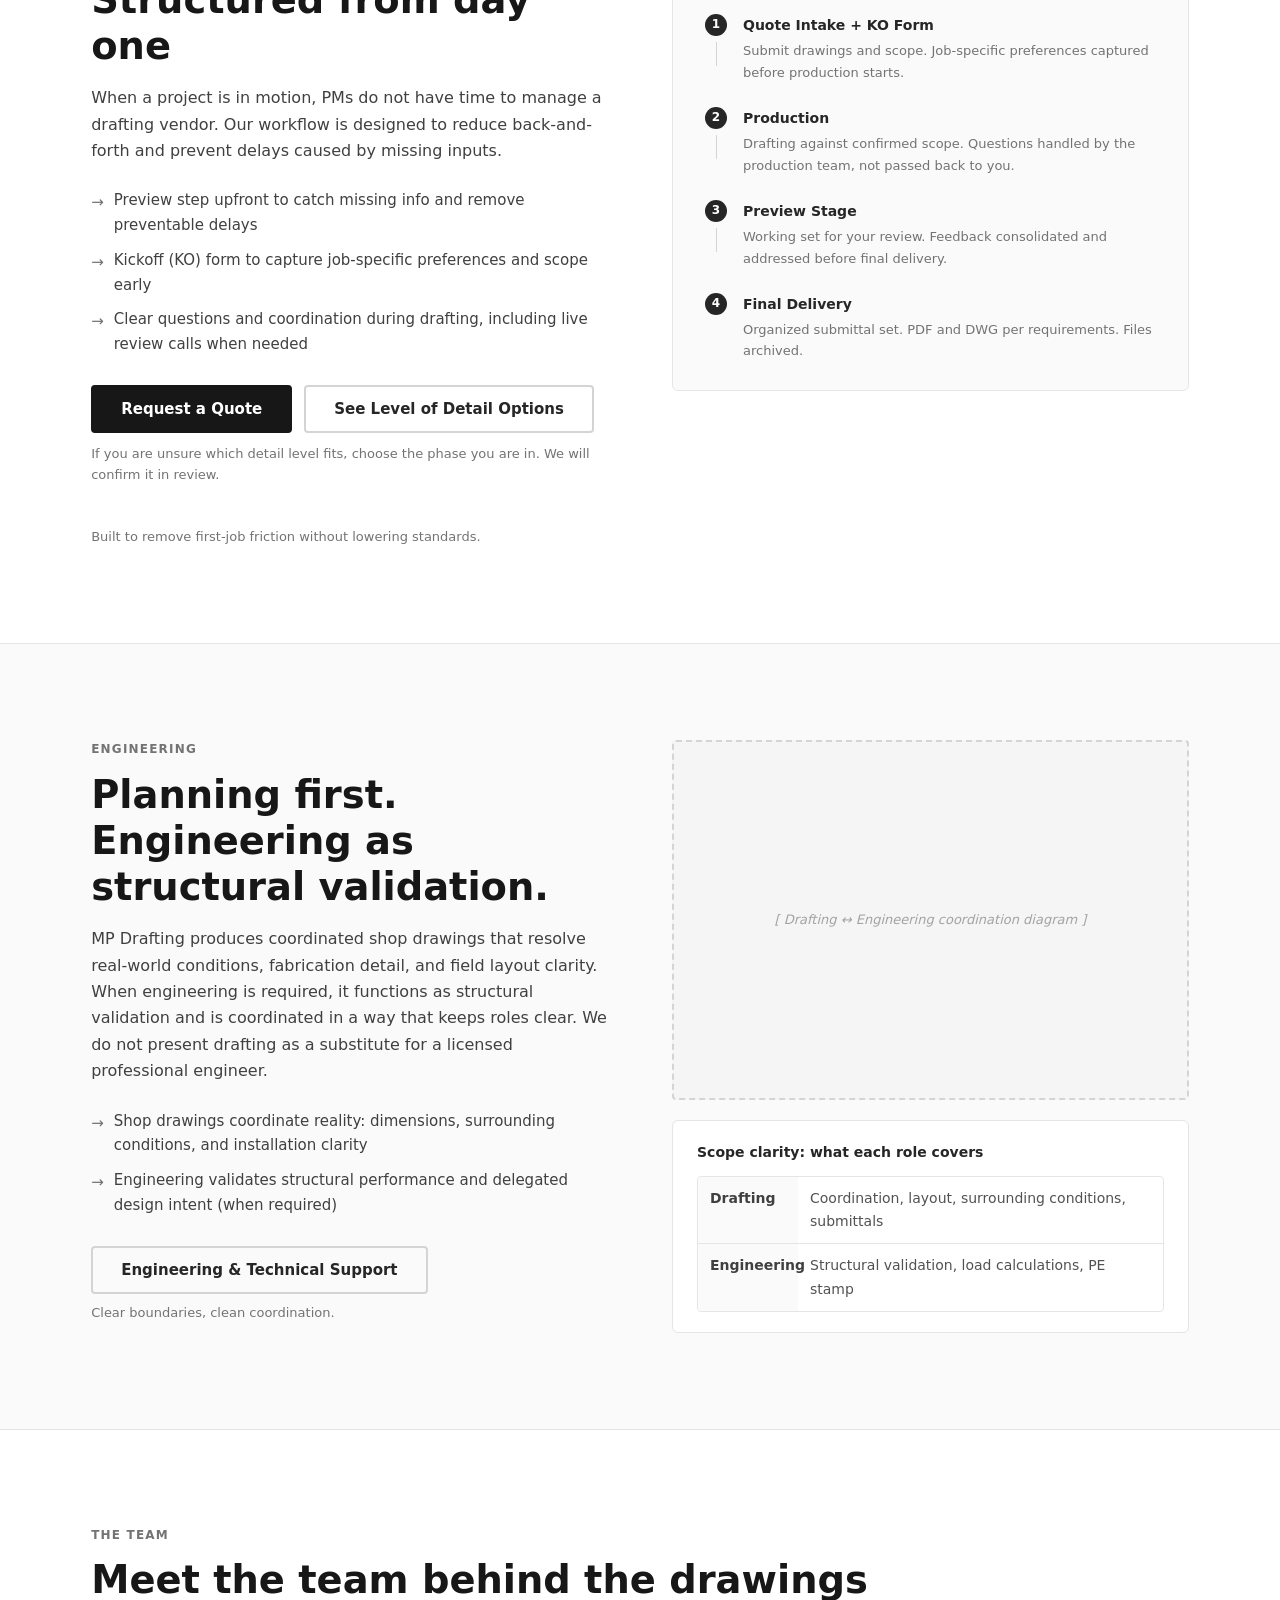
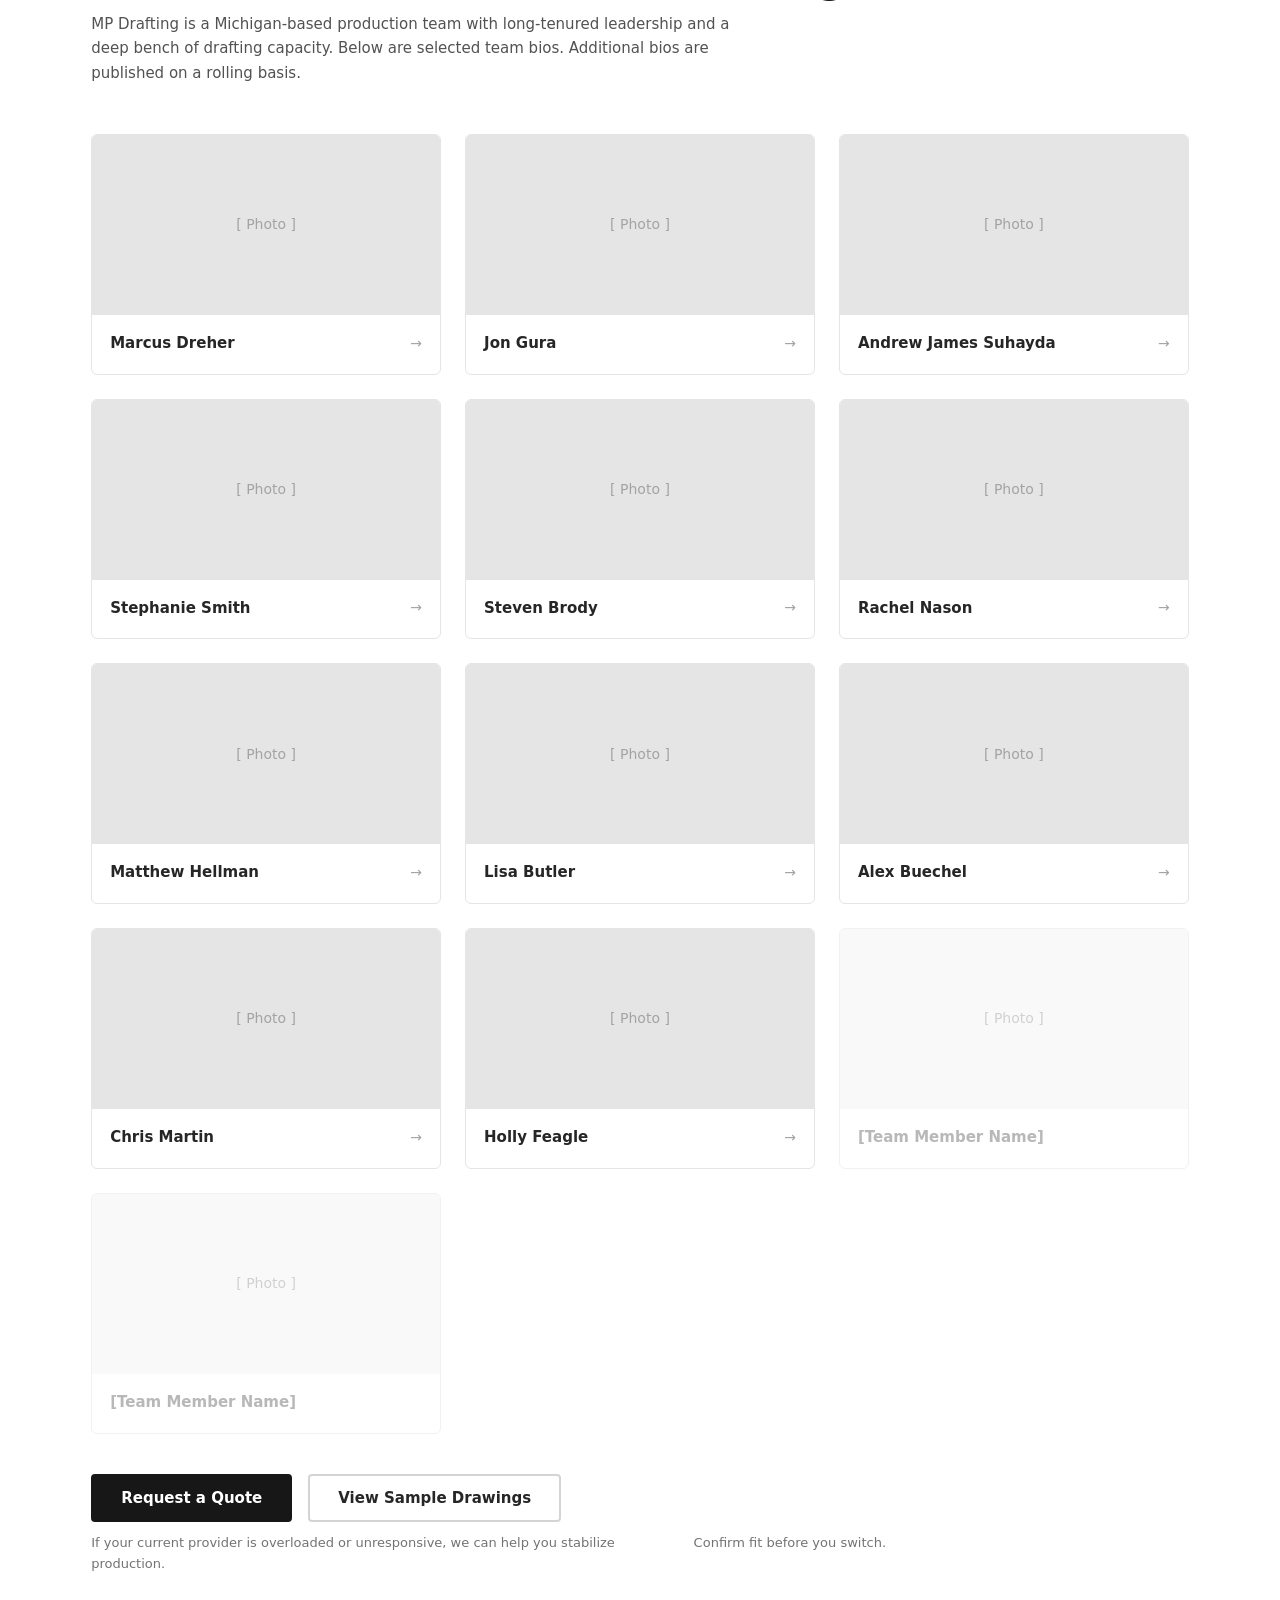
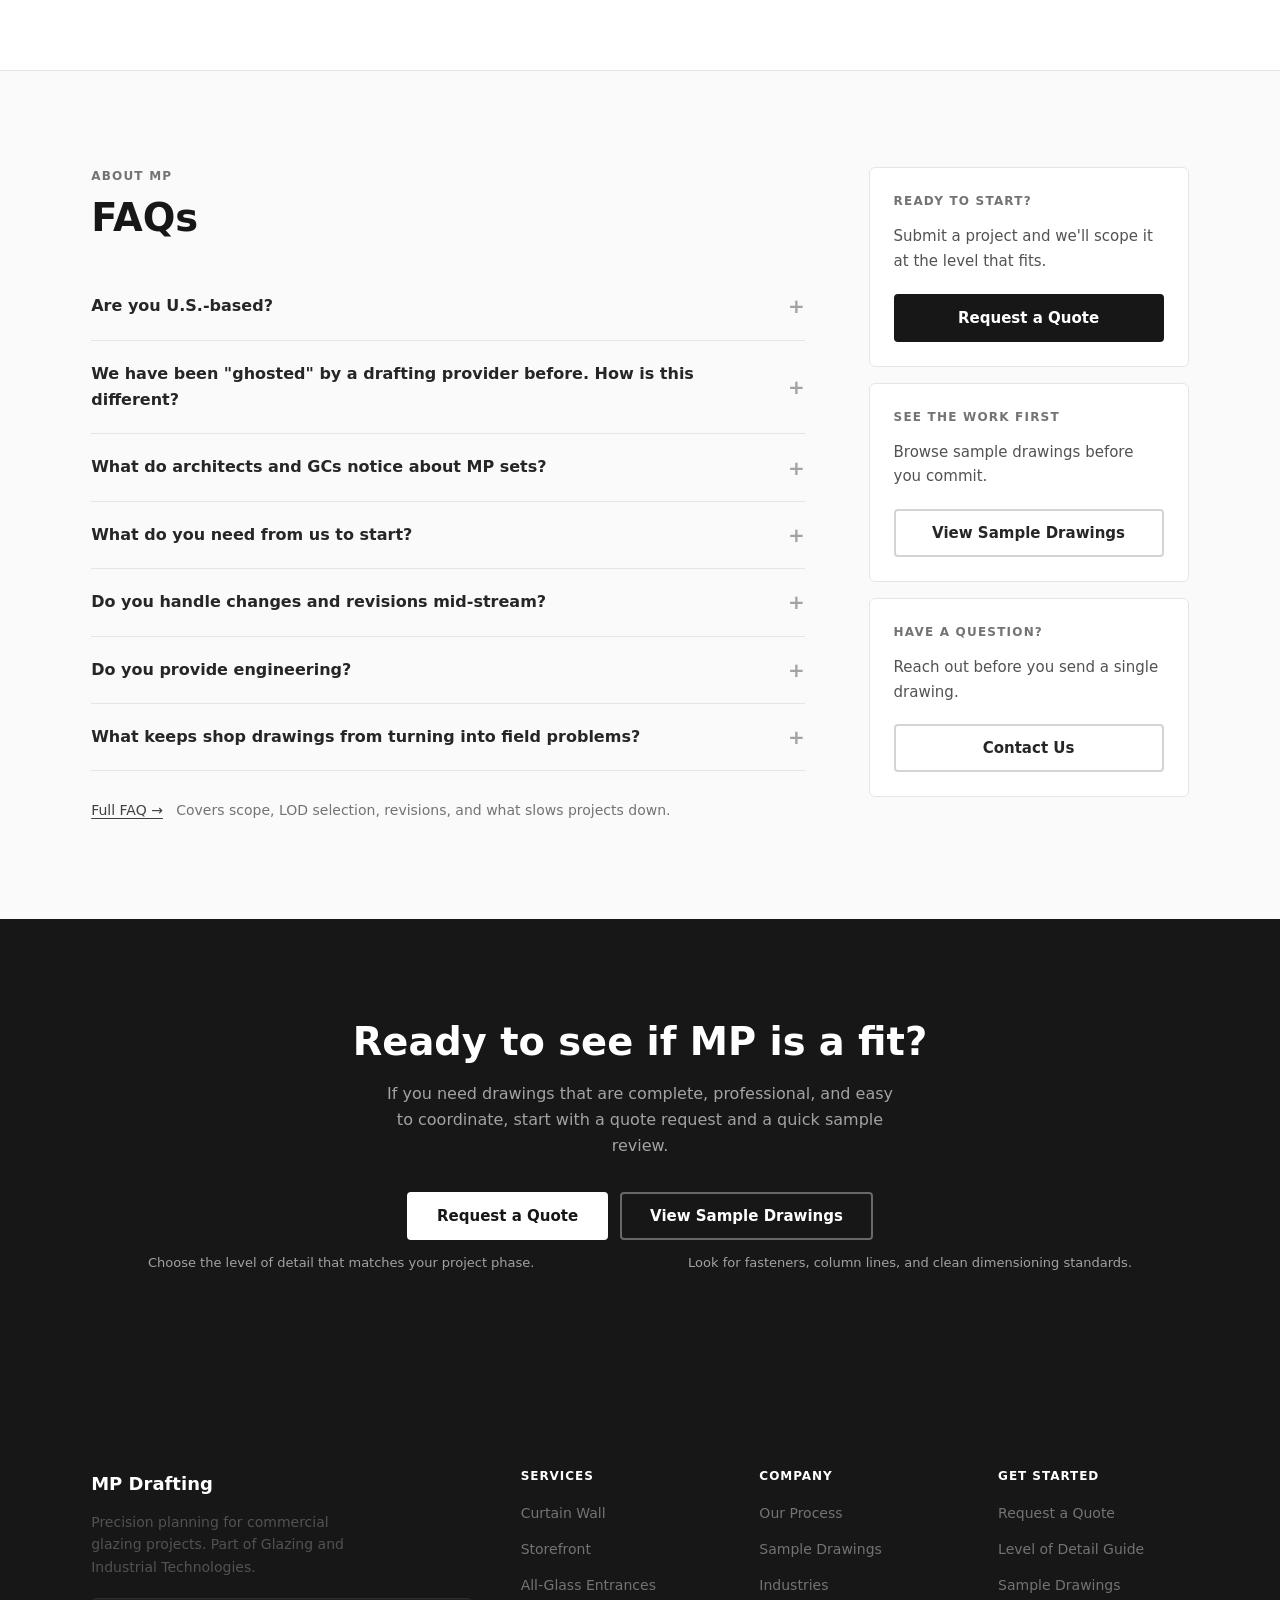
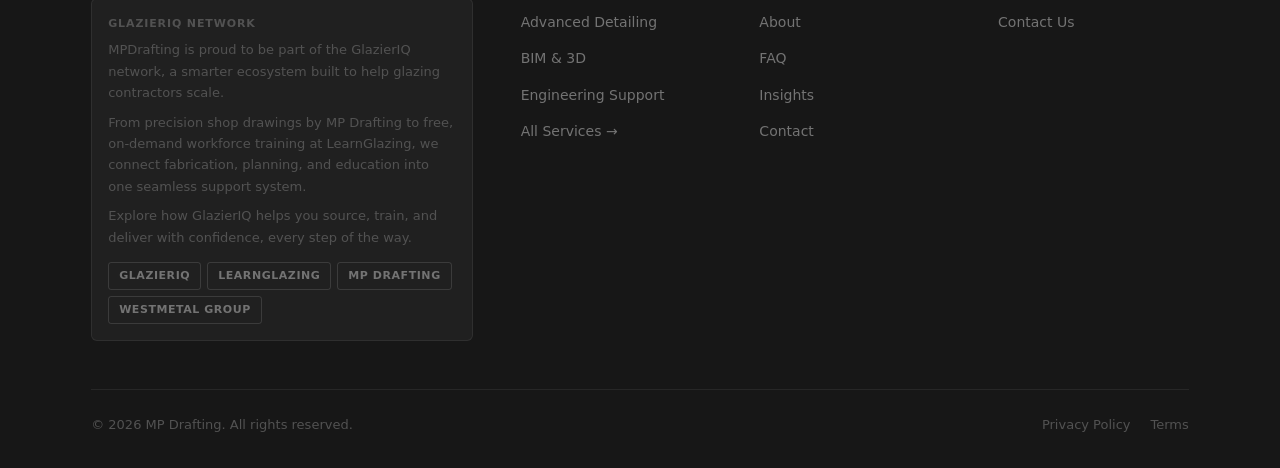
==== commit 75f73b4f: "about page udpates" ====
--- a/mp-drafting/about/index.html
+++ b/mp-drafting/about/index.html
@@ -3,8 +3,186 @@
 <head>
   <meta charset="UTF-8">
   <meta name="viewport" content="width=device-width, initial-scale=1.0">
-  <title>About — MP Drafting</title>
+  <title>About MP Drafting | U.S.-Based Commercial Glazing Shop Drawing Team</title>
+  <meta name="description" content="MP Drafting is a U.S.-based drafting team specializing in commercial glazing shop drawings. Founded in 2006. Precision planning for curtain wall, storefront, and related glazing systems.">
+  <link rel="canonical" href="/about/">
   <link rel="stylesheet" href="../css/wireframe.css">
+
+  <style>
+    /* Bio drawer */
+    .bio-drawer-overlay {
+      position: fixed; inset: 0;
+      background: rgba(0,0,0,0.45);
+      z-index: 500;
+      opacity: 0; pointer-events: none;
+      transition: opacity 0.3s ease;
+    }
+    .bio-drawer-overlay.open { opacity: 1; pointer-events: all; }
+
+    .bio-drawer {
+      position: fixed; top: 0; right: 0; bottom: 0;
+      width: 480px; max-width: 92vw;
+      background: var(--white);
+      z-index: 501;
+      transform: translateX(100%);
+      transition: transform 0.35s cubic-bezier(0.4, 0, 0.2, 1);
+      display: flex; flex-direction: column;
+      overflow-y: auto;
+      box-shadow: -4px 0 32px rgba(0,0,0,0.12);
+    }
+    .bio-drawer.open { transform: translateX(0); }
+
+    .bio-drawer-header {
+      position: sticky; top: 0;
+      display: flex; align-items: center; justify-content: flex-end;
+      padding: 16px 20px;
+      background: var(--white);
+      border-bottom: 1px solid var(--gray-200);
+      z-index: 1;
+    }
+    .bio-drawer-close {
+      background: none; border: none; cursor: pointer;
+      color: var(--gray-500); font-size: 1.25rem; line-height: 1;
+      width: 32px; height: 32px;
+      display: flex; align-items: center; justify-content: center;
+      border-radius: 4px;
+      transition: background 0.15s, color 0.15s;
+    }
+    .bio-drawer-close:hover { background: var(--gray-100); color: var(--gray-800); }
+
+    .bio-drawer-photo {
+      width: 100%; aspect-ratio: 4/3;
+      background: var(--gray-200);
+      display: flex; align-items: center; justify-content: center;
+      color: var(--gray-400); font-size: 0.875rem;
+      flex-shrink: 0;
+    }
+
+    .bio-drawer-body { padding: 28px 28px 20px; flex: 1; }
+    .bio-drawer-name { font-size: 1.25rem; font-weight: 700; color: var(--gray-900); margin-bottom: 16px; }
+    .bio-drawer-desc { font-size: 0.9375rem; color: var(--gray-600); line-height: 1.7; max-width: none; }
+
+    .bio-drawer-footer {
+      display: flex; gap: 10px; padding: 20px 28px;
+      border-top: 1px solid var(--gray-200);
+      position: sticky; bottom: 0; background: var(--white);
+    }
+    .bio-drawer-footer button {
+      flex: 1; padding: 10px 16px;
+      border: 1px solid var(--gray-200); border-radius: 4px;
+      background: var(--white); cursor: pointer;
+      font-size: 0.875rem; font-weight: 600; color: var(--gray-700);
+      transition: background 0.15s, border-color 0.15s;
+    }
+    .bio-drawer-footer button:hover { background: var(--gray-50); border-color: var(--gray-400); }
+    .bio-drawer-footer button:disabled { opacity: 0.35; cursor: default; }
+
+    /* Bio cards — clickable */
+    .bio-card {
+      border: 1px solid var(--gray-200); border-radius: 6px; overflow: hidden;
+      cursor: pointer; transition: box-shadow 0.15s, border-color 0.15s;
+      display: flex; flex-direction: column;
+    }
+    .bio-card:hover { box-shadow: 0 4px 16px rgba(0,0,0,0.08); border-color: var(--gray-400); }
+    .bio-card-photo {
+      height: 180px; background: var(--gray-200);
+      display: flex; align-items: center; justify-content: center;
+      color: var(--gray-400); font-size: 0.875rem;
+    }
+    .bio-card-info { padding: 16px 18px 18px; display: flex; align-items: center; justify-content: space-between; gap: 8px; }
+    .bio-card-name { font-size: 0.9375rem; font-weight: 700; color: var(--gray-800); }
+    .bio-card-arrow { color: var(--gray-400); font-size: 0.875rem; flex-shrink: 0; transition: color 0.15s; }
+    .bio-card:hover .bio-card-arrow { color: var(--gray-700); }
+
+    .bio-card--placeholder { opacity: 0.5; cursor: default; }
+    .bio-card--placeholder:hover { box-shadow: none; border-color: var(--gray-200); }
+  </style>
+
+  <script type="application/ld+json">
+  {
+    "@context": "https://schema.org",
+    "@type": "Organization",
+    "name": "MP Drafting",
+    "foundingDate": "2006",
+    "description": "U.S.-based commercial glazing shop drawing and drafting services. Curtain wall, storefront, all-glass entrances, railings, metal panel, and related systems.",
+    "telephone": "248-733-5906",
+    "email": "sales@mpdrafting.com",
+    "address": {
+      "@type": "PostalAddress",
+      "streetAddress": "10087 Colonial Industrial Dr.",
+      "addressLocality": "South Lyon",
+      "addressRegion": "MI",
+      "postalCode": "48178",
+      "addressCountry": "US"
+    },
+    "url": "https://mpdrafting.com"
+  }
+  </script>
+
+  <script type="application/ld+json">
+  {
+    "@context": "https://schema.org",
+    "@type": "FAQPage",
+    "mainEntity": [
+      {
+        "@type": "Question",
+        "name": "Are you U.S.-based?",
+        "acceptedAnswer": {
+          "@type": "Answer",
+          "text": "Yes. MP Drafting is Michigan-based and fully U.S.-based, with operations rooted in southeastern Michigan."
+        }
+      },
+      {
+        "@type": "Question",
+        "name": "We have been \"ghosted\" by a drafting provider before. How is this different?",
+        "acceptedAnswer": {
+          "@type": "Answer",
+          "text": "This is a common switching trigger. We run a structured intake and preview step early to reduce delays caused by missing information, and customers consistently cite that they can \"get a hold of us easily.\""
+        }
+      },
+      {
+        "@type": "Question",
+        "name": "What do architects and GCs notice about MP sets?",
+        "acceptedAnswer": {
+          "@type": "Answer",
+          "text": "Customers report compliments on \"professional appearance\" and \"thoroughness,\" and fabricators prefer the \"complete dimensioning\" because it generates fewer questions before fabrication."
+        }
+      },
+      {
+        "@type": "Question",
+        "name": "What do you need from us to start?",
+        "acceptedAnswer": {
+          "@type": "Answer",
+          "text": "At minimum: architectural drawings and clear scope. MP also uses a kickoff (KO) form to capture job-specific preferences and reduce assumptions early."
+        }
+      },
+      {
+        "@type": "Question",
+        "name": "Do you handle changes and revisions mid-stream?",
+        "acceptedAnswer": {
+          "@type": "Answer",
+          "text": "Yes. Questions are handled during production by the scheduling and production team, typically over email, with live review calls when needed."
+        }
+      },
+      {
+        "@type": "Question",
+        "name": "Do you provide engineering?",
+        "acceptedAnswer": {
+          "@type": "Answer",
+          "text": "When engineering is required, it is positioned as structural validation and coordinated clearly alongside drafting. MP Drafting does not present itself as a replacement for a licensed professional engineer."
+        }
+      },
+      {
+        "@type": "Question",
+        "name": "What keeps shop drawings from turning into field problems?",
+        "acceptedAnswer": {
+          "@type": "Answer",
+          "text": "Accuracy and coordination. Incomplete or inaccurate drawings can cause incorrect orders, fabrication problems, and installation delays. MP's standard emphasizes layout clarity, fastener clarity, and surrounding condition coordination."
+        }
+      }
+    ]
+  }
+  </script>
 </head>
 <body>
 
@@ -20,28 +198,125 @@
   </div>
 </div>
 
-<!-- PAGE HEADER -->
+<!-- SECTION 1: HERO -->
 <div class="page-header">
   <div class="container">
     <div class="label">About MP Drafting</div>
-    <h1>Precision Planning for Commercial Glazing</h1>
-    <p>We are a drafting firm that specializes in commercial glazing. Not a general CAD service. Not an engineering substitute. A coordination specialist — built around the discipline that makes glass projects work.</p>
+    <h1>A U.S.-based drafting team built for commercial glazing planning</h1>
+    <p>MP Drafting supports glazing contractors with precision planning that holds up in the field and in submittals. We are based in Michigan and fully U.S.-based, with the team capacity to take on real production volume without losing clarity or responsiveness.</p>
+    <ul style="margin-top: 20px; display: flex; flex-direction: column; gap: 8px; font-size: 0.9375rem; color: var(--gray-300); list-style: none;">
+      <li style="display: flex; gap: 10px; align-items: flex-start;"><span style="color: var(--gray-400); margin-top: 2px;">→</span> Based in Michigan. Fully U.S.-based.</li>
+      <li style="display: flex; gap: 10px; align-items: flex-start;"><span style="color: var(--gray-400); margin-top: 2px;">→</span> Built for coordinated, architect-ready shop drawings (not "generic" sets).</li>
+      <li style="display: flex; gap: 10px; align-items: flex-start;"><span style="color: var(--gray-400); margin-top: 2px;">→</span> Known for "professional appearance" and "complete dimensioning."</li>
+    </ul>
+    <div class="btn-group" style="margin-top: 28px;">
+      <a href="../request-quote/" class="btn btn--white">Request a Quote</a>
+      <a href="../sample-drawings/" class="btn btn--ghost">View Sample Drawings</a>
+    </div>
+    <div style="margin-top: 10px; display: flex; gap: 40px; flex-wrap: wrap;">
+      <p style="font-size: 0.8125rem; color: var(--gray-500);">Send drawings and scope. We will confirm what's needed before production starts.</p>
+      <p style="font-size: 0.8125rem; color: var(--gray-500);">The fastest way to see if our standard matches yours.</p>
+    </div>
   </div>
 </div>
 
-<!-- MISSION -->
+<div class="divider"></div>
+
+<!-- SECTION 2: TEAM SNAPSHOT -->
+<section class="section section--gray">
+  <div class="container">
+    <div class="split">
+      <div>
+        <div class="label">Team Capacity</div>
+        <h2 style="margin-top: 12px;">Capacity you can plan around</h2>
+        <p class="mt-sm">MP Drafting grew from a small team into a production group of roughly 20 people, built to support commercial glazing projects with repeatable standards and internal review.</p>
+        <div style="margin-top: 28px; display: flex; flex-direction: column; gap: 12px;">
+          <div style="display: flex; gap: 14px; align-items: flex-start; padding: 16px 20px; background: white; border: 1px solid var(--gray-200); border-radius: 6px;">
+            <span style="background: var(--gray-800); color: white; font-size: 0.75rem; font-weight: 700; border-radius: 50%; width: 22px; height: 22px; display: flex; align-items: center; justify-content: center; flex-shrink: 0; margin-top: 2px;">~</span>
+            <div>
+              <div style="font-weight: 600; color: var(--gray-800); font-size: 0.9375rem; margin-bottom: 3px;">~20 team members</div>
+              <div style="font-size: 0.875rem; color: var(--gray-500);">Production, coordination, leadership</div>
+            </div>
+          </div>
+          <div style="display: flex; gap: 14px; align-items: flex-start; padding: 16px 20px; background: white; border: 1px solid var(--gray-200); border-radius: 6px;">
+            <span style="background: var(--gray-800); color: white; font-size: 0.75rem; font-weight: 700; border-radius: 50%; width: 22px; height: 22px; display: flex; align-items: center; justify-content: center; flex-shrink: 0; margin-top: 2px;">📍</span>
+            <div>
+              <div style="font-weight: 600; color: var(--gray-800); font-size: 0.9375rem; margin-bottom: 3px;">Michigan roots</div>
+              <div style="font-size: 0.875rem; color: var(--gray-500);">In southeastern Michigan</div>
+            </div>
+          </div>
+          <div style="display: flex; gap: 14px; align-items: flex-start; padding: 16px 20px; background: white; border: 1px solid var(--gray-200); border-radius: 6px;">
+            <span style="background: var(--gray-800); color: white; font-size: 0.75rem; font-weight: 700; border-radius: 50%; width: 22px; height: 22px; display: flex; align-items: center; justify-content: center; flex-shrink: 0; margin-top: 2px;">✓</span>
+            <div>
+              <div style="font-weight: 600; color: var(--gray-800); font-size: 0.9375rem; margin-bottom: 3px;">Structured QA and review</div>
+              <div style="font-size: 0.875rem; color: var(--gray-500);">Part of how MP operates, not an add-on</div>
+            </div>
+          </div>
+        </div>
+        <div style="margin-top: 24px;">
+          <a href="../our-process/" class="btn btn--secondary">View Our Process</a>
+          <p style="margin-top: 8px; font-size: 0.8125rem; color: var(--gray-500);">See the preview step that prevents late-stage surprises.</p>
+        </div>
+      </div>
+      <div>
+        <div class="placeholder placeholder--lg">[ Team / Michigan office image ]</div>
+      </div>
+    </div>
+  </div>
+</section>
+
+<div class="divider"></div>
+
+<!-- SECTION 3: VOICE OF CUSTOMER -->
 <section class="section">
   <div class="container">
     <div class="split">
       <div>
-        <div class="label">Our Position</div>
-        <h2 style="margin-top:12px;">Drafting Is a Professional Planning Discipline — Not an Afterthought</h2>
-        <p class="mt-sm">The perception that shop drawings are something you "knock out" after engineering — or that any CAD operator can produce a usable set — has cost glazing contractors real money and real credibility on real jobs.</p>
-        <p class="mt-sm">We built MP Drafting to change that perception from the inside. Thorough drawings don't just look better. They coordinate better. Architects approve them faster. Field crews execute them cleanly. Engineers don't have to revise against them.</p>
-        <p class="mt-sm">That's not marketing language. That's what our repeat customers come back for.</p>
-      </div>
-      <div>
-        <div class="placeholder placeholder--lg">[ Team photo or company image — professional, no hype ]</div>
+        <div class="label">What Clients Say</div>
+        <h2 style="margin-top: 12px;">What customers call out in our drawings</h2>
+        <p class="mt-sm">We consistently hear the same feedback from contractors switching from another provider:</p>
+        <div style="margin-top: 24px; display: flex; flex-direction: column; gap: 12px;">
+          <div style="display: flex; gap: 14px; align-items: flex-start; font-size: 0.9375rem;">
+            <span style="color: var(--gray-400); margin-top: 2px; flex-shrink: 0;">→</span>
+            <span style="color: var(--gray-700); font-style: italic;">"Completeness of the shops"</span>
+          </div>
+          <div style="display: flex; gap: 14px; align-items: flex-start; font-size: 0.9375rem;">
+            <span style="color: var(--gray-400); margin-top: 2px; flex-shrink: 0;">→</span>
+            <span style="color: var(--gray-700); font-style: italic;">"Professional appearance"</span>
+          </div>
+          <div style="display: flex; gap: 14px; align-items: flex-start; font-size: 0.9375rem;">
+            <span style="color: var(--gray-400); margin-top: 2px; flex-shrink: 0;">→</span>
+            <span style="color: var(--gray-700); font-style: italic;">"Easy to work with"</span>
+          </div>
+          <div style="display: flex; gap: 14px; align-items: flex-start; font-size: 0.9375rem;">
+            <span style="color: var(--gray-400); margin-top: 2px; flex-shrink: 0;">→</span>
+            <span style="color: var(--gray-700); font-style: italic;">"A big one is that they can get a hold of us easily."</span>
+          </div>
+        </div>
+        <div style="margin-top: 28px;">
+          <a href="../sample-drawings/" class="btn btn--secondary">View Sample Drawings</a>
+          <p style="margin-top: 8px; font-size: 0.8125rem; color: var(--gray-500);">Look for fasteners, layout dimensions, column lines, and clear notes.</p>
+        </div>
+      </div>
+      <div>
+        <div style="display: flex; flex-direction: column; gap: 16px;">
+          <div style="padding: 20px 24px; background: var(--gray-50); border-left: 3px solid var(--gray-300); border-radius: 0 4px 4px 0;">
+            <p style="font-size: 0.9375rem; color: var(--gray-700); font-style: italic; margin-bottom: 10px;">"The architect approved it on the first submission. That never happens."</p>
+            <div style="font-size: 0.8125rem; color: var(--gray-500); font-weight: 600;">Glazing contractor, commercial storefront project</div>
+          </div>
+          <div style="padding: 20px 24px; background: var(--gray-50); border-left: 3px solid var(--gray-300); border-radius: 0 4px 4px 0;">
+            <p style="font-size: 0.9375rem; color: var(--gray-700); font-style: italic; margin-bottom: 10px;">"The field crew didn't have a single question about the sill conditions. Every dimension they needed was right there."</p>
+            <div style="font-size: 0.8125rem; color: var(--gray-500); font-weight: 600;">Project manager, curtain wall job</div>
+          </div>
+          <div style="padding: 20px 24px; background: var(--gray-50); border-left: 3px solid var(--gray-300); border-radius: 0 4px 4px 0;">
+            <p style="font-size: 0.9375rem; color: var(--gray-700); font-style: italic; margin-bottom: 10px;">"A big one is that they can get a hold of us easily."</p>
+            <div style="font-size: 0.8125rem; color: var(--gray-500); font-weight: 600;">Glazing contractor, ongoing relationship</div>
+          </div>
+          <div style="padding: 20px 24px; background: var(--gray-50); border-left: 3px solid var(--gray-300); border-radius: 0 4px 4px 0;">
+            <p style="font-size: 0.9375rem; color: var(--gray-700); font-style: italic; margin-bottom: 10px;">"Complete dimensioning — it just generates fewer questions before fabrication."</p>
+            <div style="font-size: 0.8125rem; color: var(--gray-500); font-weight: 600;">Fabricator, metal panel project</div>
+          </div>
+        </div>
       </div>
     </div>
   </div>
@@ -49,64 +324,110 @@
 
 <div class="divider"></div>
 
-<!-- WHY CUSTOMERS RETURN -->
+<!-- SECTION 4: STORY -->
 <section class="section section--gray">
   <div class="container">
-    <div class="section-header">
-      <div class="label">Why Repeat Customers Stay</div>
-      <h2>The Emotional Driver Isn't Price</h2>
-      <p>Our repeat customers aren't the cheapest option seekers. They're experienced PMs who have been burned by incomplete drawings, missed fasteners, and submittals that came back rejected. They return because:</p>
-    </div>
-    <div class="grid grid--3">
-      <div style="padding: 24px; border: 1px solid var(--gray-200); border-radius: 6px; background: white;">
-        <h4 style="margin-bottom: 10px;">The drawings are thorough</h4>
-        <p style="font-size: 0.875rem; color: var(--gray-600); max-width: none;">Every detail reflects actual field conditions. Surrounding conditions are drawn from the architectural set, not assumed or templated.</p>
-      </div>
-      <div style="padding: 24px; border: 1px solid var(--gray-200); border-radius: 6px; background: white;">
-        <h4 style="margin-bottom: 10px;">Fasteners are accurate</h4>
-        <p style="font-size: 0.875rem; color: var(--gray-600); max-width: none;">Fasteners are matched to the condition type. Not listed as "installer to verify." Not left as placeholders on Typical Detail jobs.</p>
-      </div>
-      <div style="padding: 24px; border: 1px solid var(--gray-200); border-radius: 6px; background: white;">
-        <h4 style="margin-bottom: 10px;">Layout dimensions are clear</h4>
-        <p style="font-size: 0.875rem; color: var(--gray-600); max-width: none;">Column lines, IN/OUT dimensions, and layout clarity mean field crews can execute without guessing. No field RFIs chasing missing dimensions.</p>
-      </div>
-      <div style="padding: 24px; border: 1px solid var(--gray-200); border-radius: 6px; background: white;">
-        <h4 style="margin-bottom: 10px;">Submittals are architect-ready</h4>
-        <p style="font-size: 0.875rem; color: var(--gray-600); max-width: none;">Clean title blocks, organized sheet sets, clarifying notes. Architects approve our submittals faster because they're presented like professional documents, not CAD exports.</p>
-      </div>
-      <div style="padding: 24px; border: 1px solid var(--gray-200); border-radius: 6px; background: white;">
-        <h4 style="margin-bottom: 10px;">Communication is responsive</h4>
-        <p style="font-size: 0.875rem; color: var(--gray-600); max-width: none;">One contact. Clear status. No chasing. When you need an update, you get one. When there's an issue, we flag it — we don't wait for you to find it.</p>
-      </div>
-      <div style="padding: 24px; border: 1px solid var(--gray-200); border-radius: 6px; background: white;">
-        <h4 style="margin-bottom: 10px;">The process is structured</h4>
-        <p style="font-size: 0.875rem; color: var(--gray-600); max-width: none;">KO form. Preview stage. Final delivery. Engineering coordination simplified into one channel. You don't babysit the drafter. That's the point.</p>
+    <div class="split">
+      <div>
+        <div class="label">Our Story</div>
+        <h2 style="margin-top: 12px;">Built in Michigan. Grown through production work.</h2>
+        <p class="mt-sm">MP Drafting was founded in 2006 and has been rooted in southeastern Michigan from the start. Over time, the team expanded from a small operation into a larger production group supporting multiple service lines across glazing planning and related technical work.</p>
+        <ul style="margin-top: 24px; display: flex; flex-direction: column; gap: 10px; font-size: 0.9375rem; color: var(--gray-700);">
+          <li style="display: flex; gap: 10px; align-items: flex-start;"><span style="color: var(--gray-500); margin-top: 2px;">→</span> Founded in 2006 by Marcus Dreher</li>
+          <li style="display: flex; gap: 10px; align-items: flex-start;"><span style="color: var(--gray-500); margin-top: 2px;">→</span> Michigan-based operations (Wixom is part of the history)</li>
+          <li style="display: flex; gap: 10px; align-items: flex-start;"><span style="color: var(--gray-500); margin-top: 2px;">→</span> Growth to a ~20-person team over time</li>
+        </ul>
+        <div style="margin-top: 28px;">
+          <a href="../shop-drawing-services/" class="btn btn--secondary">Explore Shop Drawing Services</a>
+          <p style="margin-top: 8px; font-size: 0.8125rem; color: var(--gray-500);">Start with the scope you need, then pick the level of detail that fits.</p>
+        </div>
+      </div>
+      <div>
+        <div class="placeholder placeholder--lg" style="margin-bottom: 20px;">[ Michigan / Wixom / office image ]</div>
+        <div style="padding: 20px 24px; background: white; border: 1px solid var(--gray-200); border-radius: 6px;">
+          <div class="label" style="margin-bottom: 10px;">GlazierIQ Network</div>
+          <p style="font-size: 0.875rem; color: var(--gray-600); max-width: none; margin-bottom: 14px;">MP Drafting is part of an integrated glazing industry ecosystem connecting drafting, training, and fabrication support.</p>
+          <div style="display: flex; flex-wrap: wrap; gap: 8px;">
+            <span style="background: var(--gray-100); border: 1px solid var(--gray-200); border-radius: 4px; padding: 4px 10px; font-size: 0.75rem; font-weight: 600; color: var(--gray-700);">GlazierIQ</span>
+            <span style="background: var(--gray-100); border: 1px solid var(--gray-200); border-radius: 4px; padding: 4px 10px; font-size: 0.75rem; font-weight: 600; color: var(--gray-700);">LearnGlazing</span>
+            <span style="background: var(--gray-100); border: 1px solid var(--gray-200); border-radius: 4px; padding: 4px 10px; font-size: 0.75rem; font-weight: 600; color: var(--gray-700);">MP Drafting</span>
+            <span style="background: var(--gray-100); border: 1px solid var(--gray-200); border-radius: 4px; padding: 4px 10px; font-size: 0.75rem; font-weight: 600; color: var(--gray-700);">WestMetal Group</span>
+          </div>
+        </div>
       </div>
     </div>
   </div>
 </section>
 
-<!-- POSITIONING STATEMENT -->
+<div class="divider"></div>
+
+<!-- SECTION 5: HOW WE WORK -->
 <section class="section">
   <div class="container">
-    <div style="max-width: 800px; margin: 0 auto; text-align: center;">
-      <div class="label" style="margin-bottom: 16px;">Our Role</div>
-      <h2>MP Drafting = Precision Planning</h2>
-      <p class="mt-sm" style="font-size: 1.125rem; color: var(--gray-600); margin-left: auto; margin-right: auto;">We are not a CAD vendor. We are not an engineering substitute. We are a coordination specialist and a structured process provider. On every project, we integrate the reality of your architectural set into drawings that can be built, approved, and executed — without the babysitting.</p>
-    </div>
-
-    <div class="grid grid--3 mt-lg">
-      <div style="text-align: center; padding: 32px 24px; border-top: 3px solid var(--gray-900);">
-        <h3>MP Drafting</h3>
-        <p style="color: var(--gray-600); font-size: 0.9375rem; margin-top: 10px;">Precision Planning. Shop drawings that coordinate reality.</p>
-      </div>
-      <div style="text-align: center; padding: 32px 24px; border-top: 3px solid var(--gray-400);">
-        <h3>Engineering</h3>
-        <p style="color: var(--gray-600); font-size: 0.9375rem; margin-top: 10px;">Structural Validation. Validates performance. Complements drafting.</p>
-      </div>
-      <div style="text-align: center; padding: 32px 24px; border-top: 3px solid var(--gray-300);">
-        <h3>GlazierIQ</h3>
-        <p style="color: var(--gray-600); font-size: 0.9375rem; margin-top: 10px;">Operational Alignment. Extended coordination for engineering and procurement.</p>
+    <div class="split">
+      <div>
+        <div class="label">Our Approach</div>
+        <h2 style="margin-top: 12px;">Structured from day one</h2>
+        <p class="mt-sm">When a project is in motion, PMs do not have time to manage a drafting vendor. Our workflow is designed to reduce back-and-forth and prevent delays caused by missing inputs.</p>
+        <ul style="margin-top: 24px; display: flex; flex-direction: column; gap: 10px; font-size: 0.9375rem; color: var(--gray-700);">
+          <li style="display: flex; gap: 10px; align-items: flex-start;"><span style="color: var(--gray-500); margin-top: 2px;">→</span> Preview step upfront to catch missing info and remove preventable delays</li>
+          <li style="display: flex; gap: 10px; align-items: flex-start;"><span style="color: var(--gray-500); margin-top: 2px;">→</span> Kickoff (KO) form to capture job-specific preferences and scope early</li>
+          <li style="display: flex; gap: 10px; align-items: flex-start;"><span style="color: var(--gray-500); margin-top: 2px;">→</span> Clear questions and coordination during drafting, including live review calls when needed</li>
+        </ul>
+        <div class="btn-group" style="margin-top: 28px;">
+          <a href="../request-quote/" class="btn btn--primary">Request a Quote</a>
+          <a href="../shop-drawing-services/level-of-detail-options/" class="btn btn--secondary">See Level of Detail Options</a>
+        </div>
+        <div style="margin-top: 10px; display: flex; gap: 40px; flex-wrap: wrap;">
+          <p style="font-size: 0.8125rem; color: var(--gray-500);">If you are unsure which detail level fits, choose the phase you are in. We will confirm it in review.</p>
+          <p style="font-size: 0.8125rem; color: var(--gray-500);">Built to remove first-job friction without lowering standards.</p>
+        </div>
+      </div>
+      <div>
+        <div style="padding: 28px 32px; border: 1px solid var(--gray-200); border-radius: 6px; background: var(--gray-50);">
+          <div class="label" style="margin-bottom: 20px;">How a typical project runs</div>
+          <div style="display: flex; flex-direction: column; gap: 0;">
+            <div style="display: flex; gap: 16px; align-items: flex-start; padding-bottom: 20px;">
+              <div style="display: flex; flex-direction: column; align-items: center; flex-shrink: 0;">
+                <span style="background: var(--gray-800); color: white; font-size: 0.75rem; font-weight: 700; border-radius: 50%; width: 22px; height: 22px; display: flex; align-items: center; justify-content: center;">1</span>
+                <div style="width: 1px; background: var(--gray-300); flex: 1; margin-top: 6px; min-height: 24px;"></div>
+              </div>
+              <div style="padding-bottom: 4px;">
+                <div style="font-size: 0.875rem; font-weight: 600; color: var(--gray-800); margin-bottom: 3px;">Quote Intake + KO Form</div>
+                <div style="font-size: 0.8125rem; color: var(--gray-500);">Submit drawings and scope. Job-specific preferences captured before production starts.</div>
+              </div>
+            </div>
+            <div style="display: flex; gap: 16px; align-items: flex-start; padding-bottom: 20px;">
+              <div style="display: flex; flex-direction: column; align-items: center; flex-shrink: 0;">
+                <span style="background: var(--gray-800); color: white; font-size: 0.75rem; font-weight: 700; border-radius: 50%; width: 22px; height: 22px; display: flex; align-items: center; justify-content: center;">2</span>
+                <div style="width: 1px; background: var(--gray-300); flex: 1; margin-top: 6px; min-height: 24px;"></div>
+              </div>
+              <div style="padding-bottom: 4px;">
+                <div style="font-size: 0.875rem; font-weight: 600; color: var(--gray-800); margin-bottom: 3px;">Production</div>
+                <div style="font-size: 0.8125rem; color: var(--gray-500);">Drafting against confirmed scope. Questions handled by the production team, not passed back to you.</div>
+              </div>
+            </div>
+            <div style="display: flex; gap: 16px; align-items: flex-start; padding-bottom: 20px;">
+              <div style="display: flex; flex-direction: column; align-items: center; flex-shrink: 0;">
+                <span style="background: var(--gray-800); color: white; font-size: 0.75rem; font-weight: 700; border-radius: 50%; width: 22px; height: 22px; display: flex; align-items: center; justify-content: center;">3</span>
+                <div style="width: 1px; background: var(--gray-300); flex: 1; margin-top: 6px; min-height: 24px;"></div>
+              </div>
+              <div style="padding-bottom: 4px;">
+                <div style="font-size: 0.875rem; font-weight: 600; color: var(--gray-800); margin-bottom: 3px;">Preview Stage</div>
+                <div style="font-size: 0.8125rem; color: var(--gray-500);">Working set for your review. Feedback consolidated and addressed before final delivery.</div>
+              </div>
+            </div>
+            <div style="display: flex; gap: 16px; align-items: flex-start;">
+              <div style="display: flex; flex-direction: column; align-items: center; flex-shrink: 0;">
+                <span style="background: var(--gray-800); color: white; font-size: 0.75rem; font-weight: 700; border-radius: 50%; width: 22px; height: 22px; display: flex; align-items: center; justify-content: center;">4</span>
+              </div>
+              <div>
+                <div style="font-size: 0.875rem; font-weight: 600; color: var(--gray-800); margin-bottom: 3px;">Final Delivery</div>
+                <div style="font-size: 0.8125rem; color: var(--gray-500);">Organized submittal set. PDF and DWG per requirements. Files archived.</div>
+              </div>
+            </div>
+          </div>
+        </div>
       </div>
     </div>
   </div>
@@ -114,65 +435,418 @@
 
 <div class="divider"></div>
 
-<!-- TEAM PLACEHOLDER -->
+<!-- SECTION 6: ENGINEERING -->
 <section class="section section--gray">
   <div class="container">
-    <div class="section-header">
-      <div class="label">The Team</div>
-      <h2>Built by Glazing Industry Professionals</h2>
-      <p>MP Drafting was founded by people who understand glazing from the job site out — not from a CAD workstation in. That context informs every drawing we produce.</p>
-    </div>
-    <div class="grid grid--3">
-      <div style="text-align: center;">
-        <div class="placeholder placeholder--sm" style="margin-bottom: 16px;">[ Team Member Photo ]</div>
-        <h4>[Name]</h4>
-        <p style="font-size: 0.875rem; color: var(--gray-500);">[Title / Role]</p>
-      </div>
-      <div style="text-align: center;">
-        <div class="placeholder placeholder--sm" style="margin-bottom: 16px;">[ Team Member Photo ]</div>
-        <h4>[Name]</h4>
-        <p style="font-size: 0.875rem; color: var(--gray-500);">[Title / Role]</p>
-      </div>
-      <div style="text-align: center;">
-        <div class="placeholder placeholder--sm" style="margin-bottom: 16px;">[ Team Member Photo ]</div>
-        <h4>[Name]</h4>
-        <p style="font-size: 0.875rem; color: var(--gray-500);">[Title / Role]</p>
+    <div class="split">
+      <div>
+        <div class="label">Engineering</div>
+        <h2 style="margin-top: 12px;">Planning first. Engineering as structural validation.</h2>
+        <p class="mt-sm">MP Drafting produces coordinated shop drawings that resolve real-world conditions, fabrication detail, and field layout clarity. When engineering is required, it functions as structural validation and is coordinated in a way that keeps roles clear. We do not present drafting as a substitute for a licensed professional engineer.</p>
+        <ul style="margin-top: 24px; display: flex; flex-direction: column; gap: 10px; font-size: 0.9375rem; color: var(--gray-700);">
+          <li style="display: flex; gap: 10px; align-items: flex-start;"><span style="color: var(--gray-500); margin-top: 2px;">→</span> Shop drawings coordinate reality: dimensions, surrounding conditions, and installation clarity</li>
+          <li style="display: flex; gap: 10px; align-items: flex-start;"><span style="color: var(--gray-500); margin-top: 2px;">→</span> Engineering validates structural performance and delegated design intent (when required)</li>
+        </ul>
+        <div style="margin-top: 28px;">
+          <a href="../shop-drawing-services/engineering-technical-support/" class="btn btn--secondary">Engineering &amp; Technical Support</a>
+          <p style="margin-top: 8px; font-size: 0.8125rem; color: var(--gray-500);">Clear boundaries, clean coordination.</p>
+        </div>
+      </div>
+      <div>
+        <div class="placeholder placeholder--lg" style="margin-bottom: 20px;">[ Drafting ↔ Engineering coordination diagram ]</div>
+        <div style="padding: 20px 24px; background: white; border: 1px solid var(--gray-200); border-radius: 6px;">
+          <div style="font-size: 0.875rem; font-weight: 600; color: var(--gray-800); margin-bottom: 12px;">Scope clarity: what each role covers</div>
+          <div style="display: grid; grid-template-columns: 100px 1fr; gap: 0; border: 1px solid var(--gray-200); border-radius: 4px; overflow: hidden; font-size: 0.875rem;">
+            <span style="background: var(--gray-50); padding: 10px 12px; border-bottom: 1px solid var(--gray-200); font-weight: 600; color: var(--gray-700);">Drafting</span>
+            <span style="padding: 10px 12px; border-bottom: 1px solid var(--gray-200); color: var(--gray-600);">Coordination, layout, surrounding conditions, submittals</span>
+            <span style="background: var(--gray-50); padding: 10px 12px; font-weight: 600; color: var(--gray-700);">Engineering</span>
+            <span style="padding: 10px 12px; color: var(--gray-600);">Structural validation, load calculations, PE stamp</span>
+          </div>
+        </div>
       </div>
     </div>
   </div>
 </section>
 
-<!-- GLAZIERIQ MENTION -->
-<section class="section">
-  <div class="container">
-    <div class="glazieriq-block">
-      <div>
-        <div class="label" style="color:var(--gray-500);">Part of Something Larger</div>
-        <h3 style="margin-top:10px;">Backed by Ecosystem-Level Coordination</h3>
-        <p class="mt-sm">MP Drafting operates within a connected network designed to support glazing projects across planning, engineering, fabrication, and procurement. GlazierIQ is the operational infrastructure that MP clients can access when a project needs more than drawings.</p>
-        <a href="#" class="glazieriq-link">Learn about GlazierIQ ↗</a>
-      </div>
-      <div class="glazieriq-label">
-        <div class="giq-name">GlazierIQ</div>
-        <div class="giq-sub">Operational Alignment Network</div>
-      </div>
+<div class="divider"></div>
+
+<!-- SECTION 7: TEAM BIOS -->
+<section class="section" id="team">
+  <div class="container">
+    <div class="label" style="margin-bottom: 12px;">The Team</div>
+    <h2 style="margin-bottom: 8px;">Meet the team behind the drawings</h2>
+    <p style="font-size: 0.9375rem; color: var(--gray-600); max-width: 640px; margin-bottom: 48px;">MP Drafting is a Michigan-based production team with long-tenured leadership and a deep bench of drafting capacity. Below are selected team bios. Additional bios are published on a rolling basis.</p>
+
+    <div style="display: grid; grid-template-columns: repeat(3, 1fr); gap: 24px;">
+
+      <div class="bio-card" data-bio="0">
+        <div class="bio-card-photo">[ Photo ]</div>
+        <div class="bio-card-info">
+          <span class="bio-card-name">Marcus Dreher</span>
+          <span class="bio-card-arrow">→</span>
+        </div>
+      </div>
+
+      <div class="bio-card" data-bio="1">
+        <div class="bio-card-photo">[ Photo ]</div>
+        <div class="bio-card-info">
+          <span class="bio-card-name">Jon Gura</span>
+          <span class="bio-card-arrow">→</span>
+        </div>
+      </div>
+
+      <div class="bio-card" data-bio="2">
+        <div class="bio-card-photo">[ Photo ]</div>
+        <div class="bio-card-info">
+          <span class="bio-card-name">Andrew James Suhayda</span>
+          <span class="bio-card-arrow">→</span>
+        </div>
+      </div>
+
+      <div class="bio-card" data-bio="3">
+        <div class="bio-card-photo">[ Photo ]</div>
+        <div class="bio-card-info">
+          <span class="bio-card-name">Stephanie Smith</span>
+          <span class="bio-card-arrow">→</span>
+        </div>
+      </div>
+
+      <div class="bio-card" data-bio="4">
+        <div class="bio-card-photo">[ Photo ]</div>
+        <div class="bio-card-info">
+          <span class="bio-card-name">Steven Brody</span>
+          <span class="bio-card-arrow">→</span>
+        </div>
+      </div>
+
+      <div class="bio-card" data-bio="5">
+        <div class="bio-card-photo">[ Photo ]</div>
+        <div class="bio-card-info">
+          <span class="bio-card-name">Rachel Nason</span>
+          <span class="bio-card-arrow">→</span>
+        </div>
+      </div>
+
+      <div class="bio-card" data-bio="6">
+        <div class="bio-card-photo">[ Photo ]</div>
+        <div class="bio-card-info">
+          <span class="bio-card-name">Matthew Hellman</span>
+          <span class="bio-card-arrow">→</span>
+        </div>
+      </div>
+
+      <div class="bio-card" data-bio="7">
+        <div class="bio-card-photo">[ Photo ]</div>
+        <div class="bio-card-info">
+          <span class="bio-card-name">Lisa Butler</span>
+          <span class="bio-card-arrow">→</span>
+        </div>
+      </div>
+
+      <div class="bio-card" data-bio="8">
+        <div class="bio-card-photo">[ Photo ]</div>
+        <div class="bio-card-info">
+          <span class="bio-card-name">Alex Buechel</span>
+          <span class="bio-card-arrow">→</span>
+        </div>
+      </div>
+
+      <div class="bio-card" data-bio="9">
+        <div class="bio-card-photo">[ Photo ]</div>
+        <div class="bio-card-info">
+          <span class="bio-card-name">Chris Martin</span>
+          <span class="bio-card-arrow">→</span>
+        </div>
+      </div>
+
+      <div class="bio-card" data-bio="10">
+        <div class="bio-card-photo">[ Photo ]</div>
+        <div class="bio-card-info">
+          <span class="bio-card-name">Holly Feagle</span>
+          <span class="bio-card-arrow">→</span>
+        </div>
+      </div>
+
+      <div class="bio-card bio-card--placeholder">
+        <div class="bio-card-photo" style="background: var(--gray-100);">[ Photo ]</div>
+        <div class="bio-card-info">
+          <span class="bio-card-name" style="color: var(--gray-500);">[Team Member Name]</span>
+        </div>
+      </div>
+
+      <div class="bio-card bio-card--placeholder">
+        <div class="bio-card-photo" style="background: var(--gray-100);">[ Photo ]</div>
+        <div class="bio-card-info">
+          <span class="bio-card-name" style="color: var(--gray-500);">[Team Member Name]</span>
+        </div>
+      </div>
+
+    </div>
+
+    <div style="margin-top: 40px; display: flex; gap: 16px; align-items: center; flex-wrap: wrap;">
+      <a href="../request-quote/" class="btn btn--primary">Request a Quote</a>
+      <a href="../sample-drawings/" class="btn btn--secondary">View Sample Drawings</a>
+    </div>
+    <div style="margin-top: 10px; display: flex; gap: 40px; flex-wrap: wrap;">
+      <p style="font-size: 0.8125rem; color: var(--gray-500);">If your current provider is overloaded or unresponsive, we can help you stabilize production.</p>
+      <p style="font-size: 0.8125rem; color: var(--gray-500);">Confirm fit before you switch.</p>
     </div>
   </div>
 </section>
 
-<!-- CTA -->
+<div class="divider"></div>
+
+<!-- SECTION 8: FAQs -->
+<section class="section section--gray">
+  <div class="container">
+    <div style="display: grid; grid-template-columns: 1fr 320px; gap: 64px; align-items: start;">
+
+      <div>
+        <div class="label" style="margin-bottom: 8px;">About MP</div>
+        <h2 style="margin-bottom: 32px;">FAQs</h2>
+
+        <div class="faq-list">
+
+          <div class="faq-item">
+            <button class="faq-question">
+              Are you U.S.-based?
+              <span class="faq-icon">+</span>
+            </button>
+            <div class="faq-answer">
+              Yes. MP Drafting is Michigan-based and fully U.S.-based, with operations rooted in southeastern Michigan.
+            </div>
+          </div>
+
+          <div class="faq-item">
+            <button class="faq-question">
+              We have been "ghosted" by a drafting provider before. How is this different?
+              <span class="faq-icon">+</span>
+            </button>
+            <div class="faq-answer">
+              This is a common switching trigger. We run a structured intake and preview step early to reduce delays caused by missing information, and customers consistently cite that they can "get a hold of us easily."
+            </div>
+          </div>
+
+          <div class="faq-item">
+            <button class="faq-question">
+              What do architects and GCs notice about MP sets?
+              <span class="faq-icon">+</span>
+            </button>
+            <div class="faq-answer">
+              Customers report compliments on "professional appearance" and "thoroughness," and fabricators prefer the "complete dimensioning" because it generates fewer questions before fabrication.
+            </div>
+          </div>
+
+          <div class="faq-item">
+            <button class="faq-question">
+              What do you need from us to start?
+              <span class="faq-icon">+</span>
+            </button>
+            <div class="faq-answer">
+              At minimum: architectural drawings and clear scope. MP also uses a kickoff (KO) form to capture job-specific preferences and reduce assumptions early.
+            </div>
+          </div>
+
+          <div class="faq-item">
+            <button class="faq-question">
+              Do you handle changes and revisions mid-stream?
+              <span class="faq-icon">+</span>
+            </button>
+            <div class="faq-answer">
+              Yes. Questions are handled during production by the scheduling and production team, typically over email, with live review calls when needed.
+            </div>
+          </div>
+
+          <div class="faq-item">
+            <button class="faq-question">
+              Do you provide engineering?
+              <span class="faq-icon">+</span>
+            </button>
+            <div class="faq-answer">
+              When engineering is required, it is positioned as structural validation and coordinated clearly alongside drafting. MP Drafting does not present itself as a replacement for a licensed professional engineer.
+            </div>
+          </div>
+
+          <div class="faq-item">
+            <button class="faq-question">
+              What keeps shop drawings from turning into field problems?
+              <span class="faq-icon">+</span>
+            </button>
+            <div class="faq-answer">
+              Accuracy and coordination. Incomplete or inaccurate drawings can cause incorrect orders, fabrication problems, and installation delays. MP's standard emphasizes layout clarity, fastener clarity, and surrounding condition coordination.
+            </div>
+          </div>
+
+        </div>
+
+        <p style="margin-top: 28px; font-size: 0.875rem; color: var(--gray-500);"><a href="../faq/" style="color: var(--gray-700); text-decoration: underline; text-underline-offset: 3px;">Full FAQ →</a> &nbsp; Covers scope, LOD selection, revisions, and what slows projects down.</p>
+      </div>
+
+      <!-- Sidebar -->
+      <div style="position: sticky; top: 88px; display: flex; flex-direction: column; gap: 16px;">
+        <div style="padding: 24px; border: 1px solid var(--gray-200); border-radius: 6px; background: white;">
+          <div class="label" style="margin-bottom: 12px;">Ready to Start?</div>
+          <p style="font-size: 0.9375rem; color: var(--gray-600); margin-bottom: 20px; max-width: none;">Submit a project and we'll scope it at the level that fits.</p>
+          <a href="../request-quote/" class="btn btn--primary" style="display: block; text-align: center;">Request a Quote</a>
+        </div>
+        <div style="padding: 24px; border: 1px solid var(--gray-200); border-radius: 6px; background: white;">
+          <div class="label" style="margin-bottom: 12px;">See the Work First</div>
+          <p style="font-size: 0.9375rem; color: var(--gray-600); margin-bottom: 20px; max-width: none;">Browse sample drawings before you commit.</p>
+          <a href="../sample-drawings/" class="btn btn--secondary" style="display: block; text-align: center;">View Sample Drawings</a>
+        </div>
+        <div style="padding: 24px; border: 1px solid var(--gray-200); border-radius: 6px; background: white;">
+          <div class="label" style="margin-bottom: 12px;">Have a Question?</div>
+          <p style="font-size: 0.9375rem; color: var(--gray-600); margin-bottom: 20px; max-width: none;">Reach out before you send a single drawing.</p>
+          <a href="../contact/" class="btn btn--secondary" style="display: block; text-align: center;">Contact Us</a>
+        </div>
+      </div>
+
+    </div>
+  </div>
+</section>
+
+<!-- SECTION 9: FINAL CTA -->
 <section class="cta-banner">
   <div class="container">
-    <h2>Ready to Work With MP?</h2>
-    <p>First job or long-term relationship — we start every project the same way. A clear scope and a drawing set you don't have to babysit.</p>
+    <h2>Ready to see if MP is a fit?</h2>
+    <p>If you need drawings that are complete, professional, and easy to coordinate, start with a quote request and a quick sample review.</p>
     <div class="btn-group">
       <a href="../request-quote/" class="btn btn--white">Request a Quote</a>
-      <a href="../our-process/" class="btn btn--ghost">Learn Our Process</a>
+      <a href="../sample-drawings/" class="btn btn--ghost">View Sample Drawings</a>
+    </div>
+    <div style="margin-top: 12px; display: flex; gap: 40px; flex-wrap: wrap; justify-content: center;">
+      <p style="font-size: 0.8125rem; color: rgba(255,255,255,0.6);">Choose the level of detail that matches your project phase.</p>
+      <p style="font-size: 0.8125rem; color: rgba(255,255,255,0.6);">Look for fasteners, column lines, and clean dimensioning standards.</p>
     </div>
   </div>
 </section>
 
 <div id="footer"></div>
+
+<!-- BIO DRAWER -->
+<div class="bio-drawer-overlay" id="bio-overlay"></div>
+<div class="bio-drawer" id="bio-drawer" role="dialog" aria-modal="true" aria-label="Team member bio">
+  <div class="bio-drawer-header">
+    <button class="bio-drawer-close" id="bio-close" aria-label="Close">&#x2715;</button>
+  </div>
+  <div class="bio-drawer-photo" id="bio-photo">[ Photo ]</div>
+  <div class="bio-drawer-body">
+    <div class="bio-drawer-name" id="bio-name"></div>
+    <p class="bio-drawer-desc" id="bio-desc"></p>
+  </div>
+  <div class="bio-drawer-footer">
+    <button id="bio-prev">&#8592; Previous</button>
+    <button id="bio-next">Next &#8594;</button>
+  </div>
+</div>
+
+<script>
+(function () {
+  var bios = [
+    {
+      name: 'Marcus Dreher',
+      desc: 'Founder and long-time glazing industry operator with experience across project management, drafting, and business operations. Background includes work with Harmon Inc. and American Glass and Metals, plus business administration studies at Walsh College.'
+    },
+    {
+      name: 'Jon Gura',
+      desc: 'Civil engineering background with over a decade at MP Drafting, focused on technical coordination and consistent standards across project deliverables.'
+    },
+    {
+      name: 'Andrew James Suhayda',
+      desc: '15 years in glazing across project coordination, production management, and project management. Brings a construction-focused perspective to production flow and internal consistency.'
+    },
+    {
+      name: 'Stephanie Smith',
+      desc: 'CAD and architecture schooling with years of shop drawing production experience, supporting clean documentation for high-visibility commercial projects.'
+    },
+    {
+      name: 'Steven Brody',
+      desc: 'Experience spanning fabrication shop environments and office-side estimating and project engineering, with drafting and design studies. Brings practical insight into how drawing decisions affect downstream work.'
+    },
+    {
+      name: 'Rachel Nason',
+      desc: 'CAD education and drafting department experience, with a focus on exterior curtain wall and storefront project sets.'
+    },
+    {
+      name: 'Matthew Hellman',
+      desc: 'Architecture background with a preference for larger projects that require deeper coordination and problem-solving.'
+    },
+    {
+      name: 'Lisa Butler',
+      desc: 'Business administration background supporting operational continuity and internal coordination across the team.'
+    },
+    {
+      name: 'Alex Buechel',
+      desc: 'Brings two decades of experience spanning custom project design, technical illustration, and instructional development. Started in 2002 supporting custom and complex projects, later designing for national enclosure manufacturers and teaching technical and illustrative drawing techniques at Macomb Community College. Supports LearnGlazing content development and instructional materials focused on practical, job-ready training.'
+    },
+    {
+      name: 'Chris Martin',
+      desc: 'Leads sales and marketing across the GlazierIQ ecosystem, including MP Drafting and LearnGlazing. Background includes building and scaling brands in industrial and automotive product retail, with more than a decade supporting MP Drafting\u2019s growth in the glazing industry. Helped launch LearnGlazing with a focus on equipping PMs and front-office teams with role-relevant training that reduces ramp time and prevents avoidable project friction.'
+    },
+    {
+      name: 'Holly Feagle',
+      desc: 'Supports consistent marketing execution through content scheduling and coordination. Background includes account management and nationwide event staffing management, with day-to-day responsibility for logistics and promotional coordination. Has supported the rollout and ongoing promotion of LearnGlazing and maintains reliable publishing cadence across channels.'
+    }
+  ];
+
+  var overlay  = document.getElementById('bio-overlay');
+  var drawer   = document.getElementById('bio-drawer');
+  var nameEl   = document.getElementById('bio-name');
+  var descEl   = document.getElementById('bio-desc');
+  var closeBtn = document.getElementById('bio-close');
+  var prevBtn  = document.getElementById('bio-prev');
+  var nextBtn  = document.getElementById('bio-next');
+  var current  = 0;
+
+  function openDrawer(index) {
+    current = index;
+    render();
+    overlay.classList.add('open');
+    drawer.classList.add('open');
+    document.body.style.overflow = 'hidden';
+    closeBtn.focus();
+  }
+
+  function closeDrawer() {
+    overlay.classList.remove('open');
+    drawer.classList.remove('open');
+    document.body.style.overflow = '';
+  }
+
+  function render() {
+    var bio = bios[current];
+    nameEl.textContent = bio.name;
+    descEl.textContent = bio.desc;
+    prevBtn.disabled = current === 0;
+    nextBtn.disabled = current === bios.length - 1;
+  }
+
+  // Card clicks
+  document.querySelectorAll('.bio-card[data-bio]').forEach(function (card) {
+    card.addEventListener('click', function () {
+      openDrawer(parseInt(card.getAttribute('data-bio'), 10));
+    });
+  });
+
+  closeBtn.addEventListener('click', closeDrawer);
+  overlay.addEventListener('click', closeDrawer);
+
+  prevBtn.addEventListener('click', function () {
+    if (current > 0) { current--; render(); }
+  });
+  nextBtn.addEventListener('click', function () {
+    if (current < bios.length - 1) { current++; render(); }
+  });
+
+  // Keyboard: Escape to close, arrow keys to navigate
+  document.addEventListener('keydown', function (e) {
+    if (!drawer.classList.contains('open')) return;
+    if (e.key === 'Escape') closeDrawer();
+    if (e.key === 'ArrowLeft' && current > 0) { current--; render(); }
+    if (e.key === 'ArrowRight' && current < bios.length - 1) { current++; render(); }
+  });
+})();
+</script>
 
 <script>window.MP_BASE = '../';</script>
 <script src="../js/components.js"></script>
--- a/mp-drafting/css/wireframe.css
+++ b/mp-drafting/css/wireframe.css
@@ -382,6 +382,10 @@
   text-align: center;
   transition: background 0.15s, color 0.15s, border-color 0.15s;
   line-height: 1.2;
+  box-sizing: border-box;
+  font-family: inherit;
+  vertical-align: middle;
+  text-decoration: none;
 }
 .btn--primary   { background: var(--gray-900); color: var(--white); border-color: var(--gray-900); }
 .btn--primary:hover { background: var(--gray-700); border-color: var(--gray-700); }
@@ -451,10 +455,10 @@
 .card-badge--l3 { background: var(--gray-900); color: var(--white); }
 
 .card h3      { font-size: 1.125rem; margin-bottom: 10px; }
-.card > p     { color: var(--gray-600); font-size: 0.9375rem; margin-bottom: 16px; flex: 1; max-width: none; }
+.card > p     { color: var(--gray-600); font-size: 0.9375rem; margin-bottom: 16px; max-width: none; }
 .card ul      { color: var(--gray-600); font-size: 0.875rem; padding-left: 16px; list-style: disc; }
 .card ul li   { margin-bottom: 6px; }
-.card-footer  { margin-top: auto; padding-top: 20px; border-top: 1px solid var(--gray-100); }
+.card-footer  { margin-top: auto; padding-top: 20px; border-top: 1px solid var(--gray-100); display: flex; gap: 8px; flex-wrap: wrap; }
 
 /* Service card */
 .service-card {
@@ -530,7 +534,7 @@
 .process-block::before {
   content: '';
   position: absolute;
-  left: 31px; top: 52px; bottom: 0;
+  left: 24px; top: 52px; bottom: 0;
   width: 2px; background: var(--gray-200);
 }
 .process-block:last-child::before { display: none; }
@@ -741,6 +745,22 @@
 .footer-giq p { font-size: 0.8125rem; color: var(--gray-600); max-width: none; margin-bottom: 8px; }
 .footer-giq a { font-size: 0.8125rem; color: var(--gray-500); }
 .footer-giq a:hover { color: var(--gray-300); }
+.footer-network-brands {
+  display: flex;
+  flex-wrap: wrap;
+  gap: 6px;
+  margin-top: 14px;
+}
+.footer-brand-chip {
+  font-size: 0.6875rem;
+  font-weight: 700;
+  letter-spacing: 0.05em;
+  text-transform: uppercase;
+  padding: 4px 10px;
+  border: 1px solid rgba(255,255,255,0.12);
+  border-radius: 3px;
+  color: var(--gray-500);
+}
 
 .footer-bottom {
   border-top: 1px solid rgba(255,255,255,0.07); padding-top: 24px;
@@ -750,3 +770,463 @@
 .footer-legal { display: flex; gap: 20px; }
 .footer-legal a { color: var(--gray-600); transition: color 0.15s; }
 .footer-legal a:hover { color: var(--gray-400); }
+
+/* ── Homepage: Hero 2-col ── */
+.hero-inner {
+  display: grid;
+  grid-template-columns: 1fr 1fr;
+  gap: 56px;
+  align-items: center;
+}
+@media (max-width: 800px) { .hero-inner { grid-template-columns: 1fr; gap: 36px; } }
+
+/* ── Homepage: Problem Validation ── */
+.problem-points {
+  display: grid;
+  grid-template-columns: repeat(3, 1fr);
+  gap: 1rem;
+}
+@media (max-width: 680px) { .problem-points { grid-template-columns: 1fr; } }
+.problem-point {
+  padding: 24px 28px;
+  border-left: 3px solid var(--gray-300);
+  background: var(--gray-50);
+}
+.problem-point p { font-size: 0.9375rem; color: var(--gray-700); max-width: none; font-weight: 500; }
+
+/* ── Homepage: Proof Grid (Sample Drawings) ── */
+.proof-grid {
+  display: grid;
+  grid-template-columns: repeat(5, 1fr);
+  gap: 12px;
+  margin-bottom: 32px;
+}
+@media (max-width: 900px) { .proof-grid { grid-template-columns: repeat(3, 1fr); } }
+@media (max-width: 560px) { .proof-grid { grid-template-columns: repeat(2, 1fr); } }
+
+.proof-thumb {
+  background: var(--gray-100);
+  border: 2px dashed var(--gray-300);
+  border-radius: 4px;
+  aspect-ratio: 3 / 4;
+  display: flex;
+  align-items: center;
+  justify-content: center;
+  color: var(--gray-400);
+  font-size: 0.75rem;
+  font-style: italic;
+  text-align: center;
+  padding: 12px;
+  cursor: pointer;
+  transition: border-color 0.15s, background 0.15s;
+  user-select: none;
+}
+.proof-thumb:hover { border-color: var(--gray-500); background: var(--gray-200); }
+
+/* ── Lightbox ── */
+.lightbox {
+  display: none;
+  position: fixed;
+  inset: 0;
+  background: rgba(0,0,0,0.88);
+  z-index: 500;
+  align-items: center;
+  justify-content: center;
+}
+.lightbox.open { display: flex; }
+.lightbox-inner {
+  background: var(--gray-100);
+  border: 2px dashed var(--gray-400);
+  border-radius: 6px;
+  max-width: 820px;
+  width: 90%;
+  min-height: 520px;
+  padding: 48px;
+  position: relative;
+  display: flex;
+  flex-direction: column;
+  align-items: center;
+  justify-content: center;
+  color: var(--gray-500);
+  font-style: italic;
+  text-align: center;
+  font-size: 0.9375rem;
+}
+.lightbox-close {
+  position: absolute;
+  top: -44px;
+  right: 0;
+  background: none;
+  border: none;
+  color: rgba(255,255,255,0.7);
+  font-size: 2rem;
+  cursor: pointer;
+  line-height: 1;
+  padding: 4px 8px;
+}
+.lightbox-close:hover { color: var(--white); }
+.lightbox-caption {
+  margin-top: 20px;
+  font-size: 0.875rem;
+  color: var(--gray-500);
+  font-style: normal;
+}
+
+/* ── Homepage: Project Types ── */
+.project-type-grid {
+  display: grid;
+  grid-template-columns: repeat(3, 1fr);
+  gap: 16px;
+}
+@media (max-width: 680px) { .project-type-grid { grid-template-columns: repeat(2, 1fr); } }
+
+.project-type-item {
+  display: block;
+  border: 1px solid var(--gray-200);
+  border-radius: 6px;
+  overflow: hidden;
+  transition: border-color 0.15s, box-shadow 0.15s;
+}
+.project-type-item:hover { border-color: var(--gray-400); box-shadow: 0 2px 10px rgba(0,0,0,0.07); }
+.project-type-img {
+  background: var(--gray-100);
+  height: 100px;
+  display: flex;
+  align-items: center;
+  justify-content: center;
+  color: var(--gray-400);
+  font-size: 0.75rem;
+  font-style: italic;
+  border-bottom: 1px solid var(--gray-200);
+}
+.project-type-name {
+  padding: 12px 16px;
+  font-size: 0.9375rem;
+  font-weight: 600;
+  color: var(--gray-800);
+}
+
+/* ── Homepage: FAQ Preview layout ── */
+.faq-preview-layout {
+  display: grid;
+  grid-template-columns: 1fr 280px;
+  gap: 64px;
+  align-items: start;
+}
+@media (max-width: 800px) { .faq-preview-layout { grid-template-columns: 1fr; gap: 40px; } }
+
+/* ── Homepage: Service level "Most Common" badge ── */
+.card--featured { border-color: var(--gray-500); }
+.card-most-common {
+  position: absolute;
+  top: -1px;
+  right: 20px;
+  background: var(--gray-900);
+  color: var(--white);
+  font-size: 0.6875rem;
+  font-weight: 700;
+  letter-spacing: 0.06em;
+  text-transform: uppercase;
+  padding: 4px 10px;
+  border-radius: 0 0 4px 4px;
+}
+
+/* ── FAQ search input ── */
+.faq-search-wrap {
+  margin-bottom: 32px;
+  position: relative;
+}
+.faq-search-input {
+  width: 100%;
+  box-sizing: border-box;
+  padding: 12px 16px 12px 44px;
+  border: 1px solid var(--gray-300);
+  border-radius: 6px;
+  font-size: 0.9375rem;
+  font-family: inherit;
+  color: var(--gray-900);
+  background: var(--white) url("data:image/svg+xml,%3Csvg xmlns='http://www.w3.org/2000/svg' width='16' height='16' viewBox='0 0 24 24' fill='none' stroke='%23a3a3a3' stroke-width='2' stroke-linecap='round' stroke-linejoin='round'%3E%3Ccircle cx='11' cy='11' r='8'/%3E%3Cline x1='21' y1='21' x2='16.65' y2='16.65'/%3E%3C/svg%3E") no-repeat 14px center;
+  outline: none;
+  transition: border-color 0.15s;
+}
+.faq-search-input:focus {
+  border-color: var(--gray-600);
+}
+.faq-search-input::placeholder {
+  color: var(--gray-400);
+}
+
+/* ── About / Company dropdown ── */
+.about-wrapper {
+  position: relative;
+  align-self: stretch;
+  display: flex;
+  align-items: center;
+}
+.about-dropdown {
+  display: none;
+  position: absolute;
+  top: 100%;
+  right: 0;
+  width: 460px;
+  background: var(--white);
+  border: 1px solid var(--gray-200);
+  border-top: none;
+  box-shadow: 0 12px 40px rgba(0,0,0,0.10);
+  z-index: 200;
+  padding: 24px;
+  border-radius: 0 0 6px 6px;
+}
+.about-dropdown.open { display: block; }
+.about-dropdown-grid {
+  display: grid;
+  grid-template-columns: 150px 1fr;
+  gap: 24px;
+  align-items: start;
+}
+.about-dropdown-links {
+  display: flex;
+  flex-direction: column;
+}
+.about-dropdown-links a {
+  font-size: 0.9375rem;
+  color: var(--gray-700);
+  text-decoration: none;
+  padding: 6px 0;
+  border-bottom: none;
+}
+.about-dropdown-links a:hover { color: var(--gray-900); }
+.about-feat-card {
+  display: block;
+  text-decoration: none;
+  border: 1px solid var(--gray-200);
+  border-radius: 4px;
+  overflow: hidden;
+  transition: border-color 0.15s;
+}
+.about-feat-card:hover { border-color: var(--gray-400); }
+.about-feat-thumb {
+  background: var(--gray-100);
+  height: 90px;
+  display: flex;
+  align-items: center;
+  justify-content: center;
+  font-size: 0.75rem;
+  color: var(--gray-400);
+  border-bottom: 1px solid var(--gray-200);
+}
+.about-feat-body { padding: 12px; }
+.about-feat-title {
+  font-size: 0.875rem;
+  font-weight: 700;
+  color: var(--gray-900);
+  margin-bottom: 6px;
+  line-height: 1.4;
+}
+.about-feat-desc {
+  font-size: 0.8125rem;
+  color: var(--gray-500);
+  line-height: 1.5;
+  margin-bottom: 8px;
+}
+.about-feat-link {
+  font-size: 0.8125rem;
+  font-weight: 600;
+  color: var(--gray-700);
+}
+
+/* ── Insights listing ── */
+.insights-featured {
+  display: grid;
+  grid-template-columns: 1fr 1fr;
+  gap: 48px;
+  align-items: center;
+  text-decoration: none;
+  color: inherit;
+}
+.insights-featured-img {
+  height: 320px;
+  border-radius: 4px;
+}
+.insights-featured-body h2 { margin: 12px 0 16px; line-height: 1.25; }
+.insights-featured-body p { color: var(--gray-600); margin-bottom: 20px; }
+.insights-featured:hover .insights-read-more { color: var(--gray-900); }
+
+.insights-grid {
+  display: grid;
+  grid-template-columns: repeat(3, 1fr);
+  gap: 24px;
+}
+.insights-card {
+  display: flex;
+  flex-direction: column;
+  text-decoration: none;
+  color: inherit;
+  border: 1px solid var(--gray-200);
+  border-radius: 6px;
+  overflow: hidden;
+  transition: border-color 0.15s;
+}
+.insights-card:hover { border-color: var(--gray-400); }
+.insights-card-img {
+  width: 100%;
+  height: 160px;
+  border-radius: 0;
+  border-bottom: 1px solid var(--gray-200);
+}
+.insights-card-body {
+  padding: 20px;
+  display: flex;
+  flex-direction: column;
+  flex: 1;
+}
+.insights-card-tag {
+  font-size: 0.75rem;
+  font-weight: 700;
+  letter-spacing: 0.06em;
+  text-transform: uppercase;
+  color: var(--gray-400);
+  margin-bottom: 10px;
+}
+.insights-card-body h4 { margin-bottom: 10px; line-height: 1.4; flex: 1; }
+.insights-card-excerpt {
+  font-size: 0.875rem;
+  color: var(--gray-500);
+  margin-bottom: 16px;
+  line-height: 1.6;
+}
+.insights-read-more {
+  font-size: 0.875rem;
+  font-weight: 600;
+  color: var(--gray-600);
+  transition: color 0.15s;
+}
+.insights-card:hover .insights-read-more { color: var(--gray-900); }
+
+/* ── Article page ── */
+.article-layout {
+  display: grid;
+  grid-template-columns: 1fr 280px;
+  gap: 64px;
+  align-items: start;
+}
+.article-body { max-width: 680px; }
+.article-hero-img { height: 360px; border-radius: 4px; }
+.article-lede {
+  font-size: 1.125rem;
+  color: var(--gray-600);
+  line-height: 1.7;
+  margin-bottom: 32px;
+  border-left: 3px solid var(--gray-300);
+  padding-left: 20px;
+}
+.article-body h2 { margin: 40px 0 16px; }
+.article-body p { margin-bottom: 20px; line-height: 1.75; color: var(--gray-700); }
+.article-rule {
+  border: none;
+  border-top: 1px solid var(--gray-200);
+  margin: 40px 0;
+}
+.article-sidebar { position: sticky; top: 88px; }
+
+/* ── Level card "See example" button ── */
+.level-card-example {
+  display: inline-block;
+  margin-top: 10px;
+  background: none;
+  border: none;
+  padding: 0;
+  font-size: 0.8125rem;
+  font-family: inherit;
+  color: var(--gray-500);
+  text-decoration: underline;
+  text-underline-offset: 3px;
+  cursor: pointer;
+}
+.level-card-example:hover { color: var(--gray-800); }
+
+/* ── Level example modal ── */
+.level-example-modal {
+  display: none;
+  position: fixed;
+  inset: 0;
+  background: rgba(0,0,0,0.72);
+  z-index: 500;
+  align-items: center;
+  justify-content: center;
+  padding: 24px;
+}
+.level-example-modal.open { display: flex; }
+.level-example-inner {
+  background: var(--white);
+  border-radius: 8px;
+  max-width: 560px;
+  width: 100%;
+  overflow: hidden;
+  position: relative;
+}
+.level-example-close {
+  position: absolute;
+  top: 12px;
+  right: 14px;
+  background: none;
+  border: none;
+  font-size: 1.375rem;
+  line-height: 1;
+  color: var(--gray-400);
+  cursor: pointer;
+  z-index: 1;
+}
+.level-example-close:hover { color: var(--gray-900); }
+.level-example-img {
+  width: 100%;
+  height: 260px;
+  border-radius: 0;
+  border-bottom: 1px solid var(--gray-200);
+}
+.level-example-body { padding: 24px 28px 28px; }
+.level-example-body h3 { margin: 8px 0 12px; }
+.level-example-body p {
+  font-size: 0.9375rem;
+  color: var(--gray-600);
+  line-height: 1.65;
+  margin-bottom: 24px;
+}
+
+/* ── Level example modal — bullet list & PDF link ── */
+.level-example-tagline {
+  font-size: 0.9375rem;
+  color: var(--gray-600);
+  line-height: 1.5;
+  margin-bottom: 16px;
+}
+.level-example-list {
+  list-style: none;
+  padding: 0;
+  margin: 0 0 20px;
+  display: flex;
+  flex-direction: column;
+  gap: 8px;
+}
+.level-example-list li {
+  font-size: 0.875rem;
+  color: var(--gray-700);
+  padding-left: 16px;
+  position: relative;
+  line-height: 1.5;
+}
+.level-example-list li::before {
+  content: '–';
+  position: absolute;
+  left: 0;
+  color: var(--gray-400);
+}
+.level-example-pdf {
+  display: inline-block;
+  font-size: 0.875rem;
+  color: var(--gray-600);
+  text-decoration: underline;
+  text-underline-offset: 3px;
+  margin-bottom: 24px;
+}
+.level-example-pdf:hover { color: var(--gray-900); }
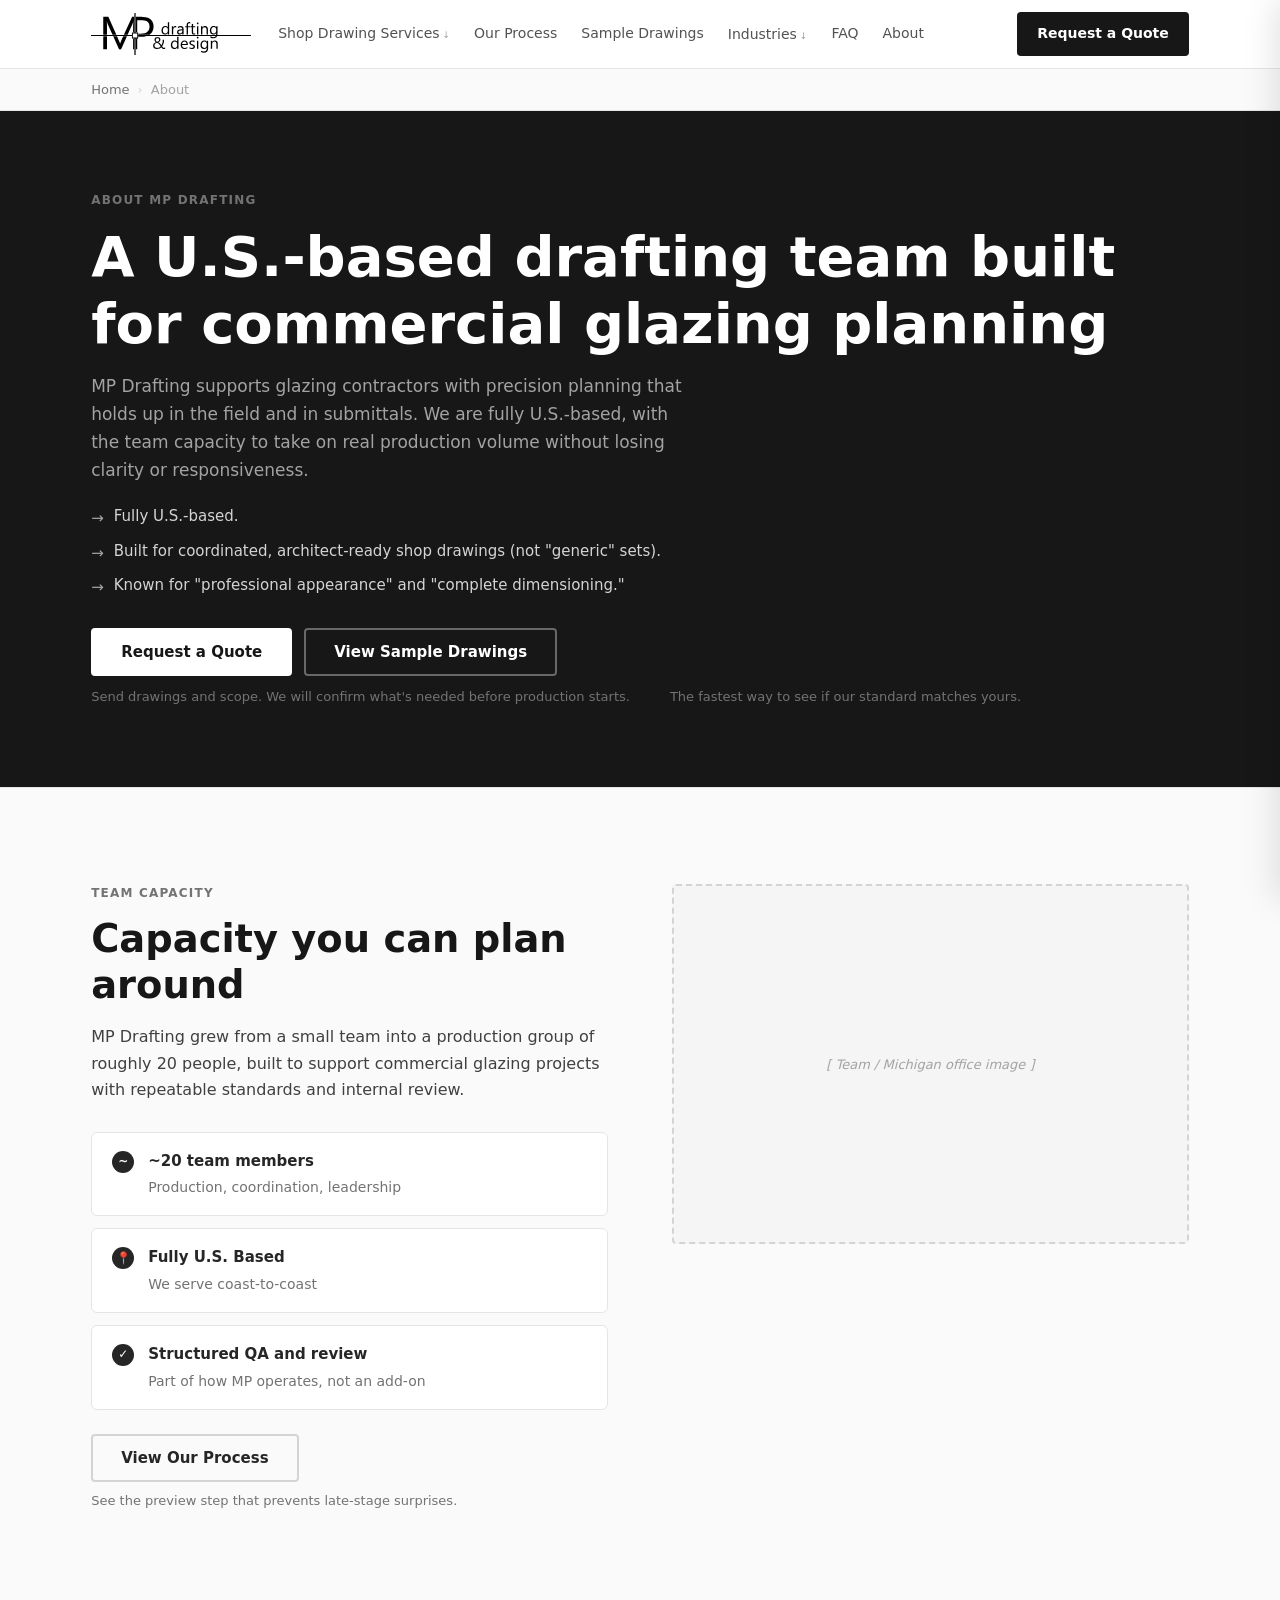
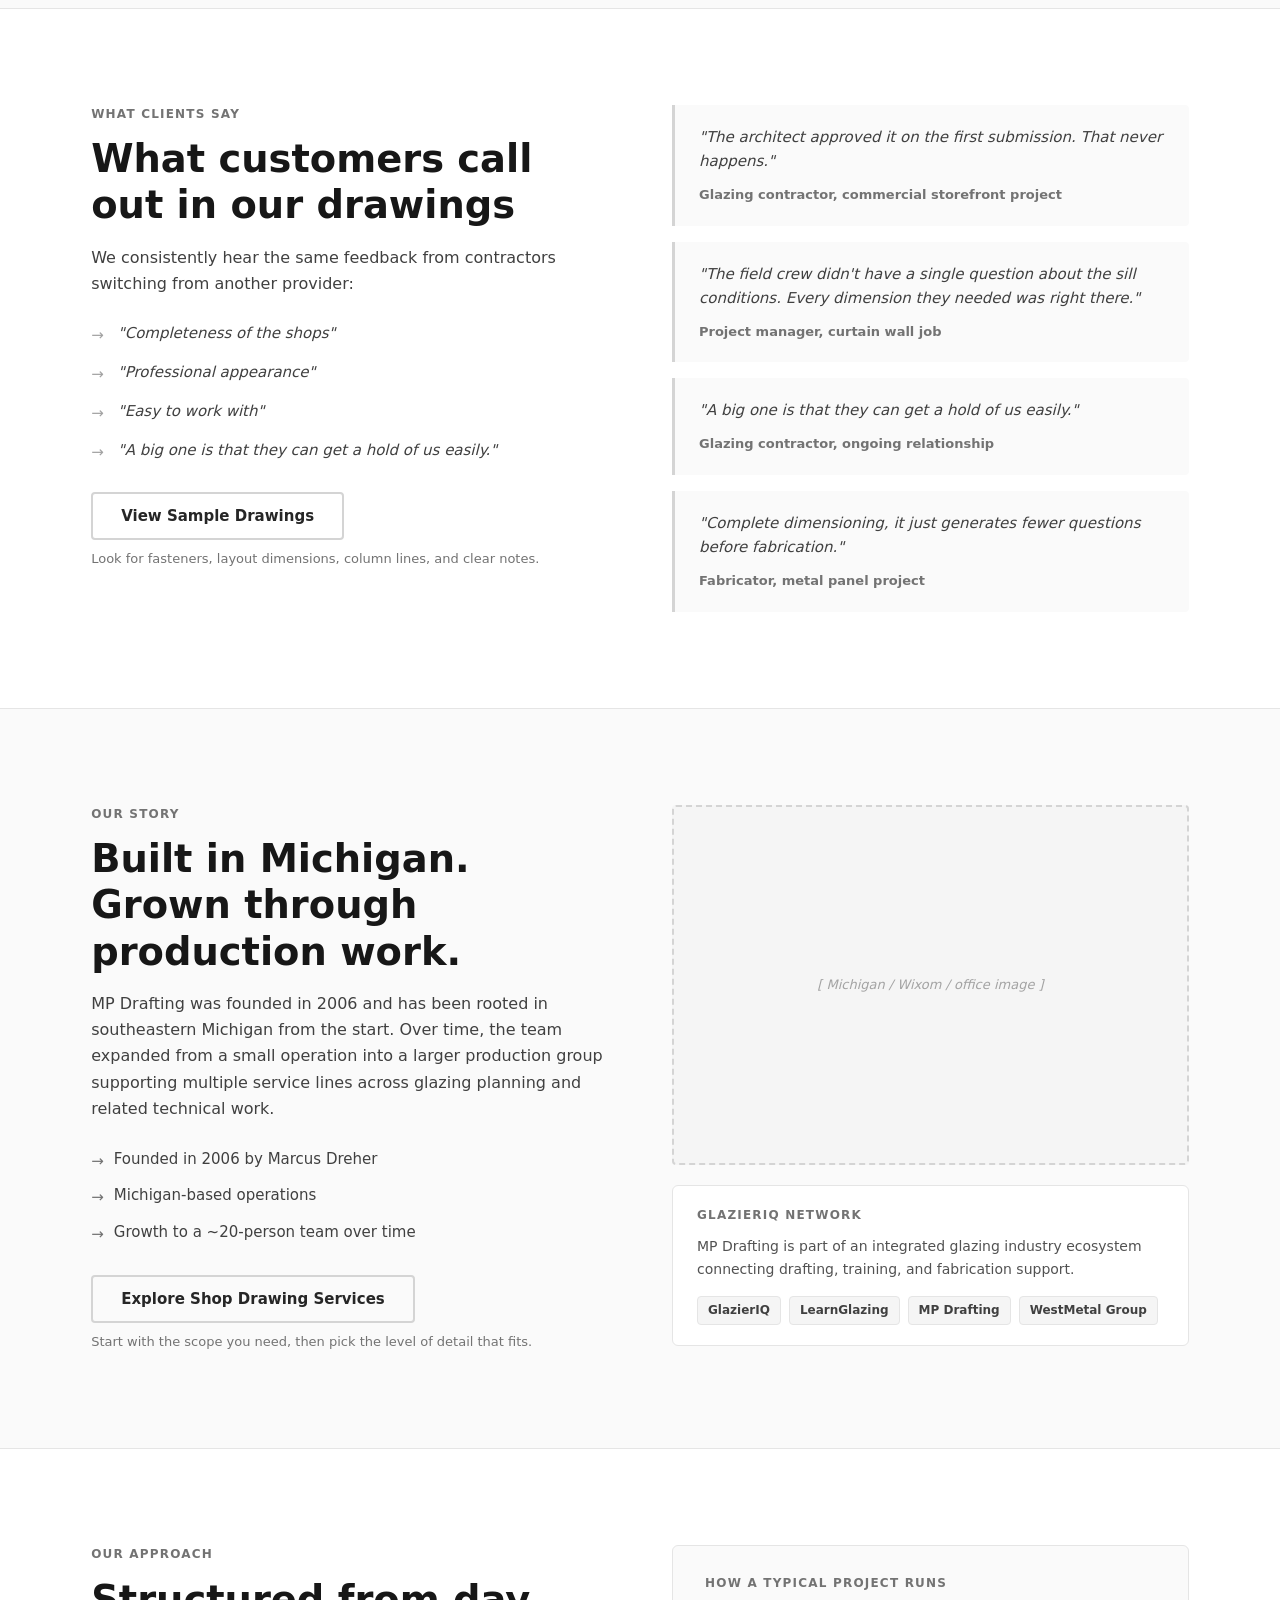
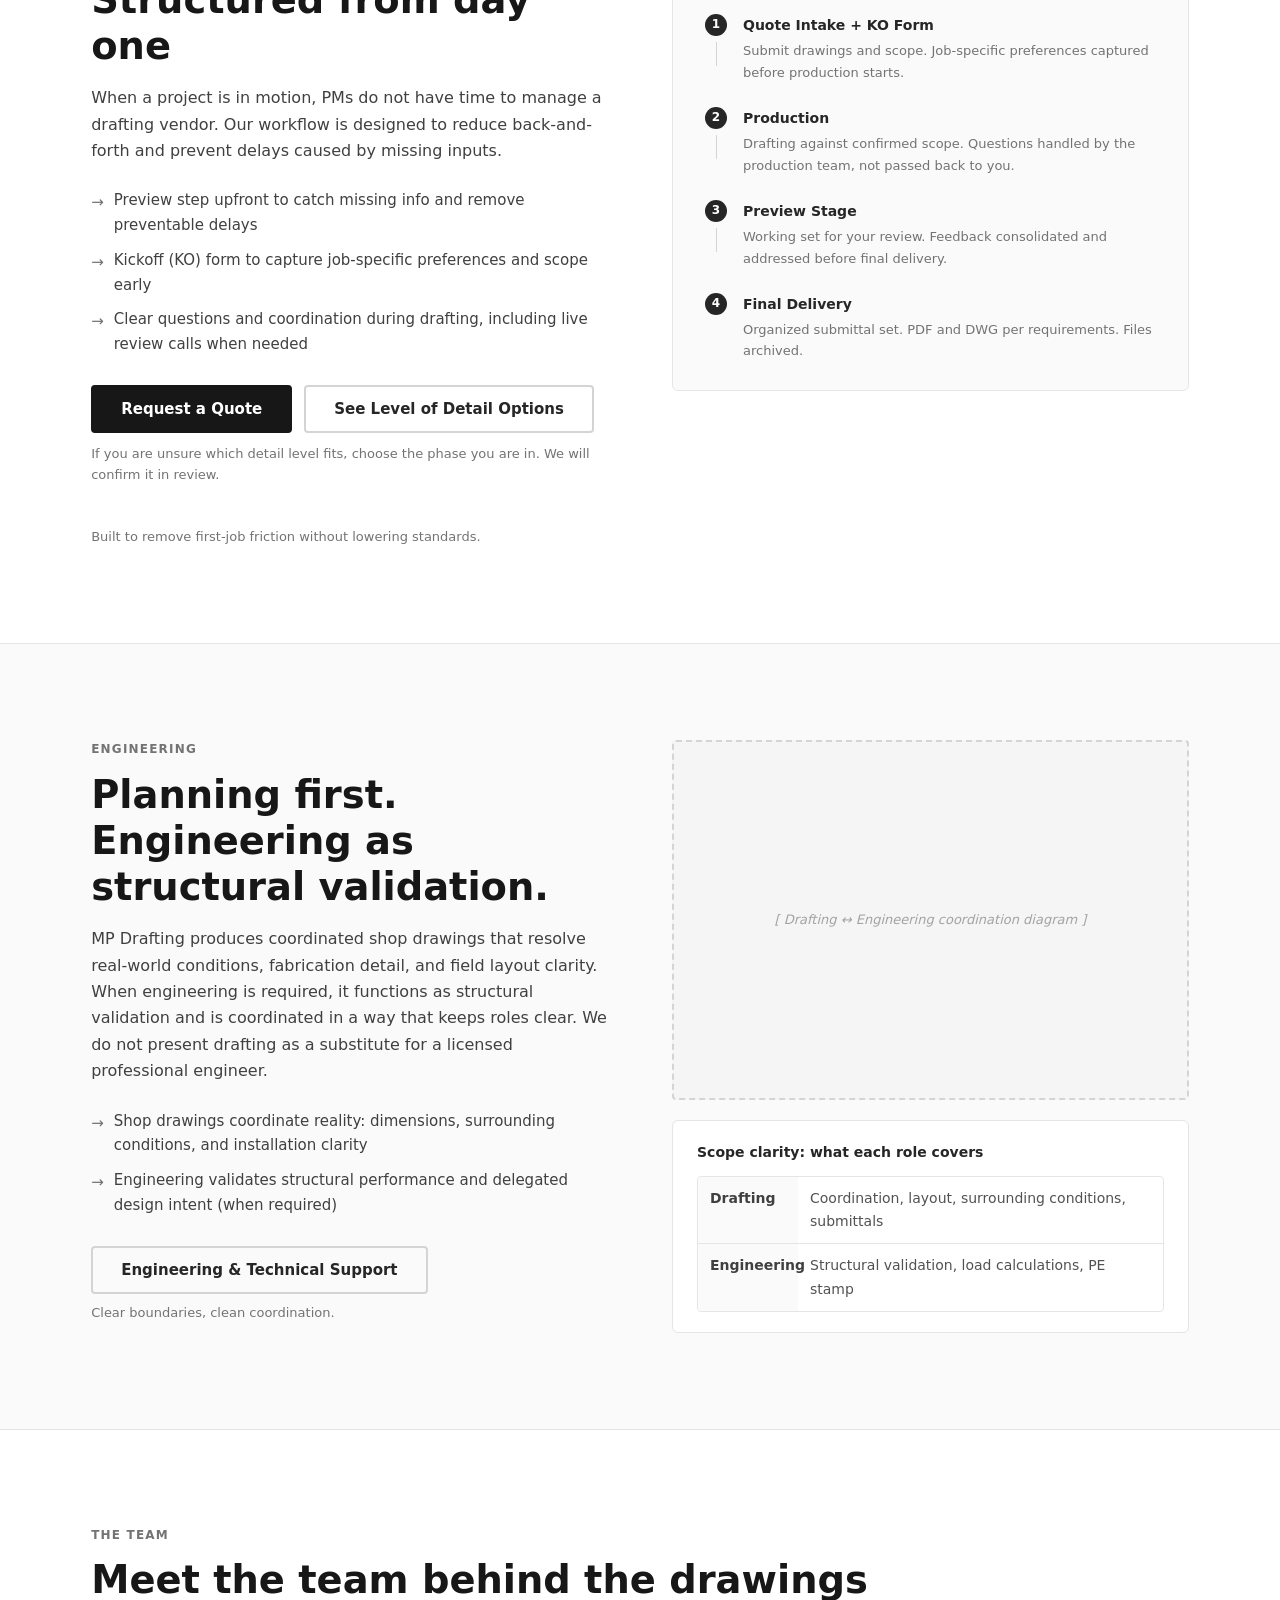
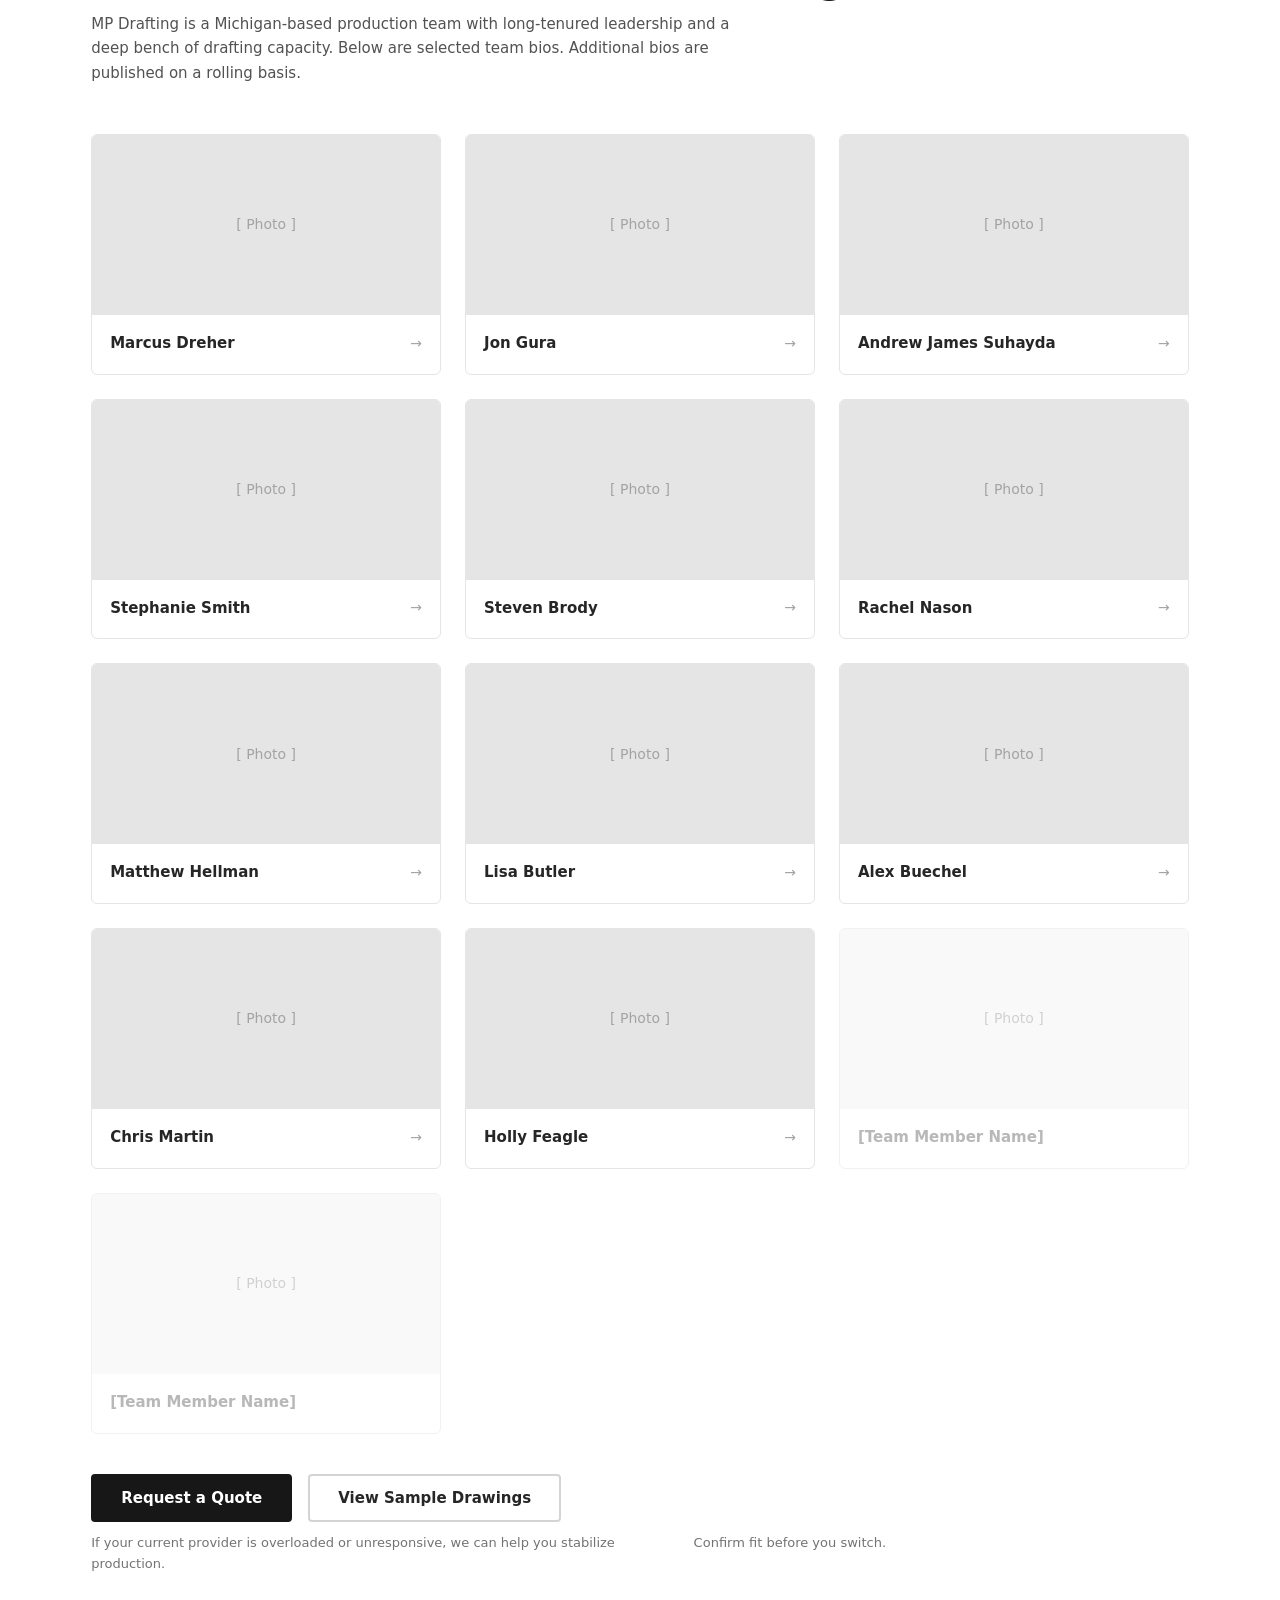
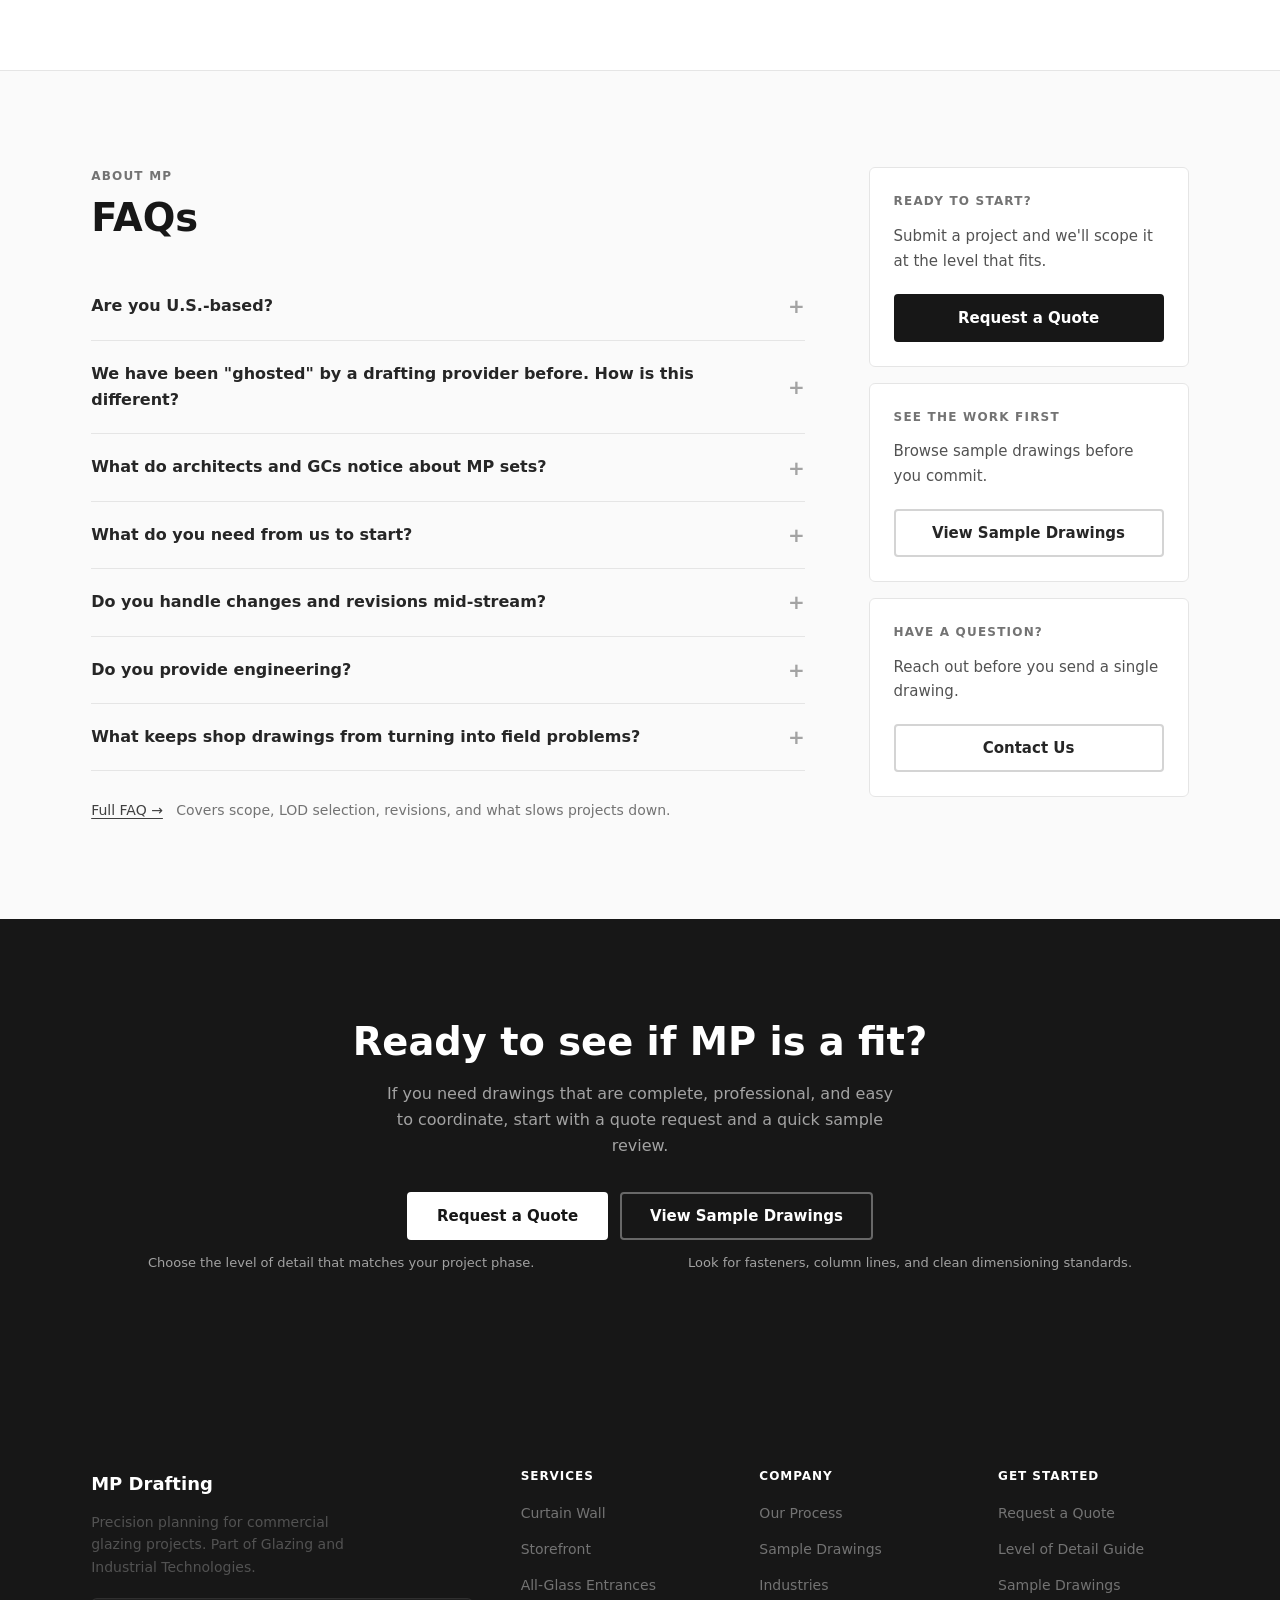
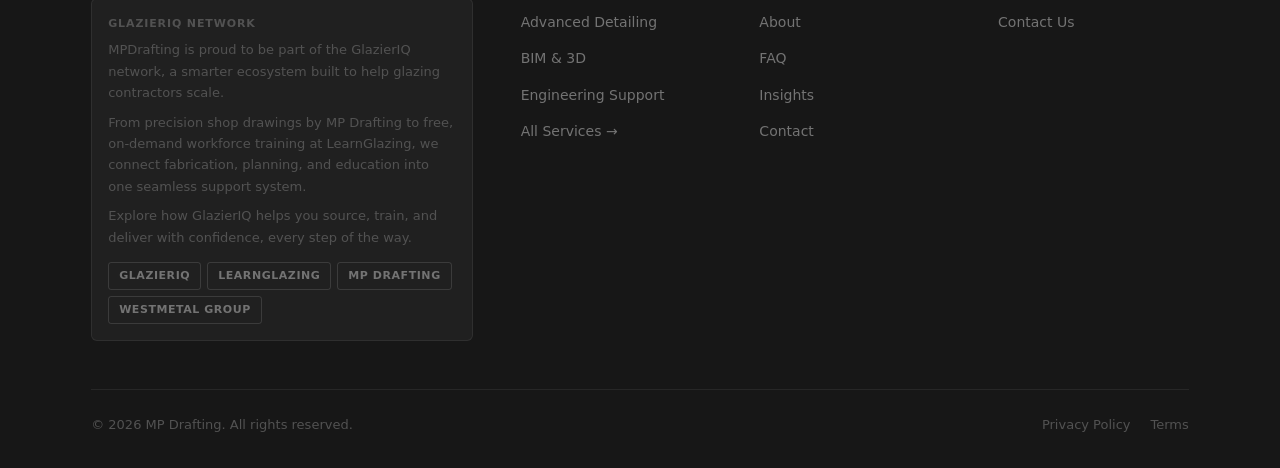
==== commit 41aeda60: "copy edits 3/12" ====
--- a/mp-drafting/about/index.html
+++ b/mp-drafting/about/index.html
@@ -21,7 +21,7 @@
 
     .bio-drawer {
       position: fixed; top: 0; right: 0; bottom: 0;
-      width: 480px; max-width: 92vw;
+      width: 800px; max-width: 92vw;
       background: var(--white);
       z-index: 501;
       transform: translateX(100%);
@@ -203,9 +203,9 @@
   <div class="container">
     <div class="label">About MP Drafting</div>
     <h1>A U.S.-based drafting team built for commercial glazing planning</h1>
-    <p>MP Drafting supports glazing contractors with precision planning that holds up in the field and in submittals. We are based in Michigan and fully U.S.-based, with the team capacity to take on real production volume without losing clarity or responsiveness.</p>
+    <p>MP Drafting supports glazing contractors with precision planning that holds up in the field and in submittals. We are fully U.S.-based, with the team capacity to take on real production volume without losing clarity or responsiveness.</p>
     <ul style="margin-top: 20px; display: flex; flex-direction: column; gap: 8px; font-size: 0.9375rem; color: var(--gray-300); list-style: none;">
-      <li style="display: flex; gap: 10px; align-items: flex-start;"><span style="color: var(--gray-400); margin-top: 2px;">→</span> Based in Michigan. Fully U.S.-based.</li>
+      <li style="display: flex; gap: 10px; align-items: flex-start;"><span style="color: var(--gray-400); margin-top: 2px;">→</span> Fully U.S.-based.</li>
       <li style="display: flex; gap: 10px; align-items: flex-start;"><span style="color: var(--gray-400); margin-top: 2px;">→</span> Built for coordinated, architect-ready shop drawings (not "generic" sets).</li>
       <li style="display: flex; gap: 10px; align-items: flex-start;"><span style="color: var(--gray-400); margin-top: 2px;">→</span> Known for "professional appearance" and "complete dimensioning."</li>
     </ul>
@@ -241,8 +241,8 @@
           <div style="display: flex; gap: 14px; align-items: flex-start; padding: 16px 20px; background: white; border: 1px solid var(--gray-200); border-radius: 6px;">
             <span style="background: var(--gray-800); color: white; font-size: 0.75rem; font-weight: 700; border-radius: 50%; width: 22px; height: 22px; display: flex; align-items: center; justify-content: center; flex-shrink: 0; margin-top: 2px;">📍</span>
             <div>
-              <div style="font-weight: 600; color: var(--gray-800); font-size: 0.9375rem; margin-bottom: 3px;">Michigan roots</div>
-              <div style="font-size: 0.875rem; color: var(--gray-500);">In southeastern Michigan</div>
+              <div style="font-weight: 600; color: var(--gray-800); font-size: 0.9375rem; margin-bottom: 3px;">Fully U.S. Based</div>
+              <div style="font-size: 0.875rem; color: var(--gray-500);">We serve coast-to-coast</div>
             </div>
           </div>
           <div style="display: flex; gap: 14px; align-items: flex-start; padding: 16px 20px; background: white; border: 1px solid var(--gray-200); border-radius: 6px;">
@@ -313,7 +313,7 @@
             <div style="font-size: 0.8125rem; color: var(--gray-500); font-weight: 600;">Glazing contractor, ongoing relationship</div>
           </div>
           <div style="padding: 20px 24px; background: var(--gray-50); border-left: 3px solid var(--gray-300); border-radius: 0 4px 4px 0;">
-            <p style="font-size: 0.9375rem; color: var(--gray-700); font-style: italic; margin-bottom: 10px;">"Complete dimensioning — it just generates fewer questions before fabrication."</p>
+            <p style="font-size: 0.9375rem; color: var(--gray-700); font-style: italic; margin-bottom: 10px;">"Complete dimensioning, it just generates fewer questions before fabrication."</p>
             <div style="font-size: 0.8125rem; color: var(--gray-500); font-weight: 600;">Fabricator, metal panel project</div>
           </div>
         </div>
@@ -334,7 +334,7 @@
         <p class="mt-sm">MP Drafting was founded in 2006 and has been rooted in southeastern Michigan from the start. Over time, the team expanded from a small operation into a larger production group supporting multiple service lines across glazing planning and related technical work.</p>
         <ul style="margin-top: 24px; display: flex; flex-direction: column; gap: 10px; font-size: 0.9375rem; color: var(--gray-700);">
           <li style="display: flex; gap: 10px; align-items: flex-start;"><span style="color: var(--gray-500); margin-top: 2px;">→</span> Founded in 2006 by Marcus Dreher</li>
-          <li style="display: flex; gap: 10px; align-items: flex-start;"><span style="color: var(--gray-500); margin-top: 2px;">→</span> Michigan-based operations (Wixom is part of the history)</li>
+          <li style="display: flex; gap: 10px; align-items: flex-start;"><span style="color: var(--gray-500); margin-top: 2px;">→</span> Michigan-based operations</li>
           <li style="display: flex; gap: 10px; align-items: flex-start;"><span style="color: var(--gray-500); margin-top: 2px;">→</span> Growth to a ~20-person team over time</li>
         </ul>
         <div style="margin-top: 28px;">
--- a/mp-drafting/css/wireframe.css
+++ b/mp-drafting/css/wireframe.css
@@ -536,14 +536,30 @@
   position: absolute;
   left: 24px; top: 52px; bottom: 0;
   width: 2px; background: var(--gray-200);
+  transition: background 0.35s;
 }
 .process-block:last-child::before { display: none; }
+
+/* Active / done states (set by scroll observer on our-process page) */
+.process-block.is-active .process-num {
+  background: var(--gray-900);
+  border-color: var(--gray-900);
+  color: var(--white);
+}
+.process-block.is-done .process-num {
+  background: var(--gray-900);
+  border-color: var(--gray-900);
+  color: var(--white);
+}
+.process-block.is-done::before { background: var(--gray-900); }
 .process-num {
   width: 48px; height: 48px;
   border: 2px solid var(--gray-300); border-radius: 50%;
   display: flex; align-items: center; justify-content: center;
   font-weight: 700; font-size: 0.9375rem;
   color: var(--gray-500); background: var(--white); flex-shrink: 0; margin-top: 2px;
+  transition: background 0.35s, border-color 0.35s, color 0.35s;
+  position: relative; z-index: 1;
 }
 .process-content h3  { font-size: 1.125rem; margin-bottom: 10px; }
 .process-content p   { color: var(--gray-600); font-size: 0.9375rem; }
@@ -575,7 +591,8 @@
   color: var(--gray-500); border-bottom: 2px solid transparent;
   transition: color 0.15s, border-color 0.15s;
 }
-.anchor-nav a:hover { color: var(--gray-800); border-bottom-color: var(--gray-300); }
+.anchor-nav a:hover  { color: var(--gray-800); border-bottom-color: var(--gray-300); }
+.anchor-nav a.active { color: var(--gray-900); border-bottom-color: var(--gray-900); font-weight: 600; }
 
 /* FAQ */
 .faq-list { display: flex; flex-direction: column; }
@@ -1230,3 +1247,47 @@
   margin-bottom: 24px;
 }
 .level-example-pdf:hover { color: var(--gray-900); }
+
+/* ── Our Process: fixed step sidebar ── */
+.process-sidebar {
+  position: fixed;
+  right: 20px;
+  top: 50%;
+  transform: translateY(-50%);
+  z-index: 40;
+  display: none; /* JS-enabled on wide screens only */
+  flex-direction: column;
+  align-items: center;
+}
+@media (min-width: 1160px) {
+  .process-sidebar { display: flex; }
+}
+.process-sidebar-track {
+  position: absolute;
+  left: 50%;
+  top: 7px; bottom: 7px;
+  width: 1px;
+  background: var(--gray-200);
+  transform: translateX(-50%);
+  overflow: hidden;
+}
+.process-sidebar-fill {
+  width: 100%;
+  height: 0%;
+  background: var(--gray-600);
+  transition: height 0.4s ease;
+}
+.process-sidebar-dot {
+  width: 7px; height: 7px;
+  border-radius: 50%;
+  background: var(--gray-300);
+  display: block;
+  margin: 13px 0;
+  position: relative;
+  z-index: 1;
+  transition: background 0.35s;
+  cursor: pointer;
+}
+.process-sidebar-dot:hover    { background: var(--gray-500); }
+.process-sidebar-dot.is-done  { background: var(--gray-600); }
+.process-sidebar-dot.is-active { background: var(--gray-900); box-shadow: 0 0 0 2px var(--white), 0 0 0 3px var(--gray-500); }
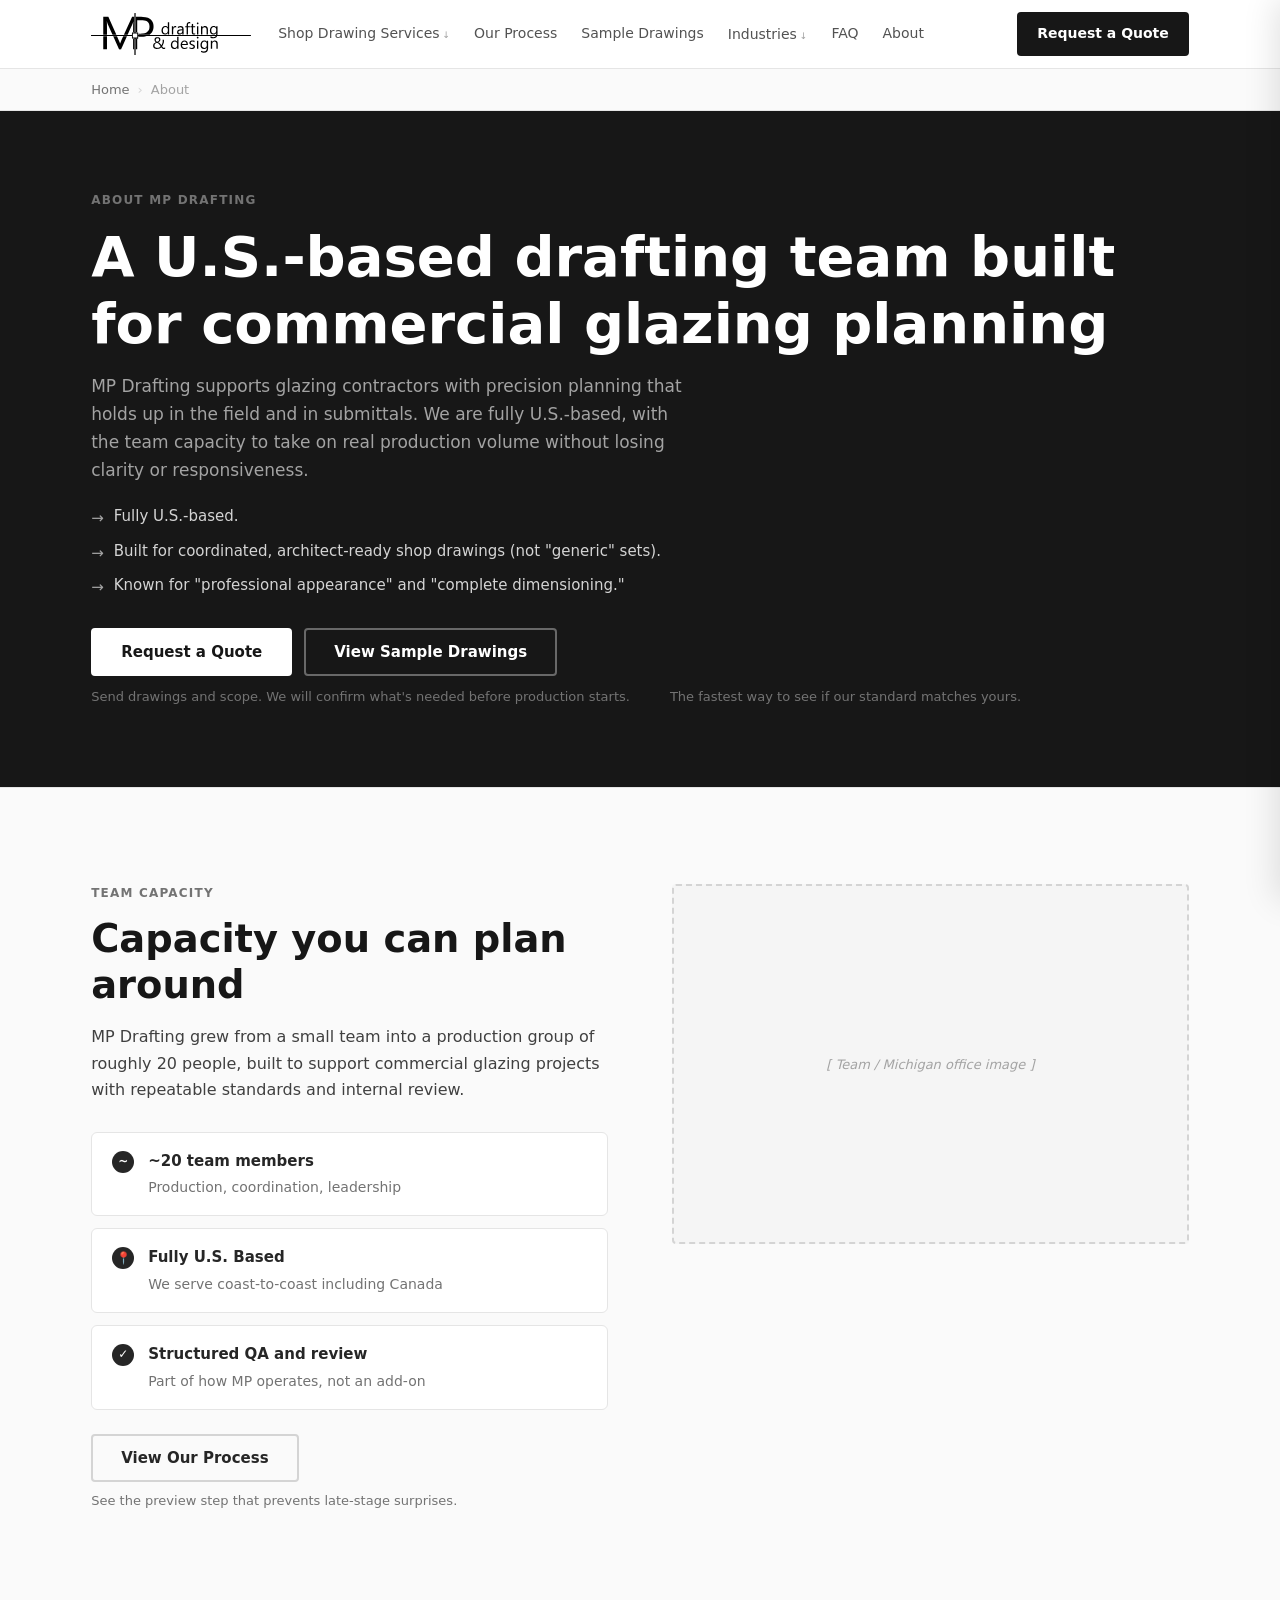
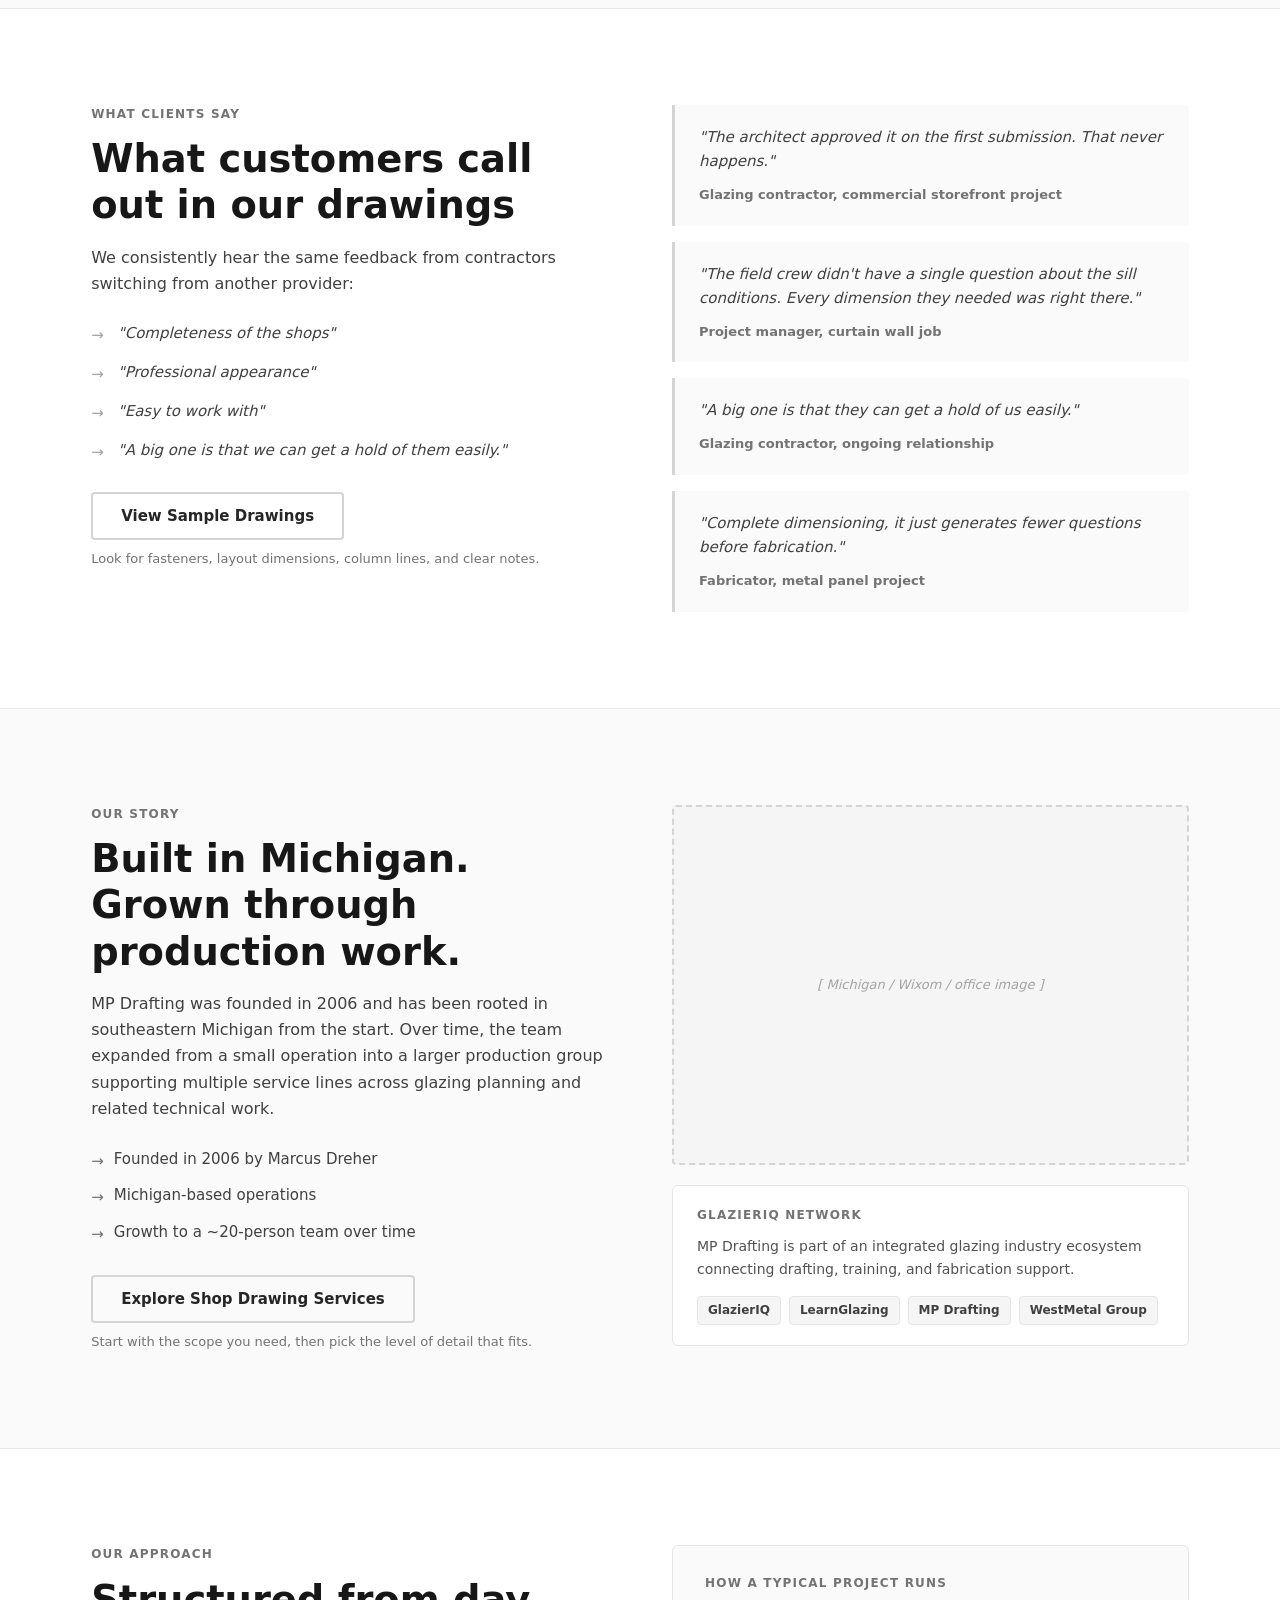
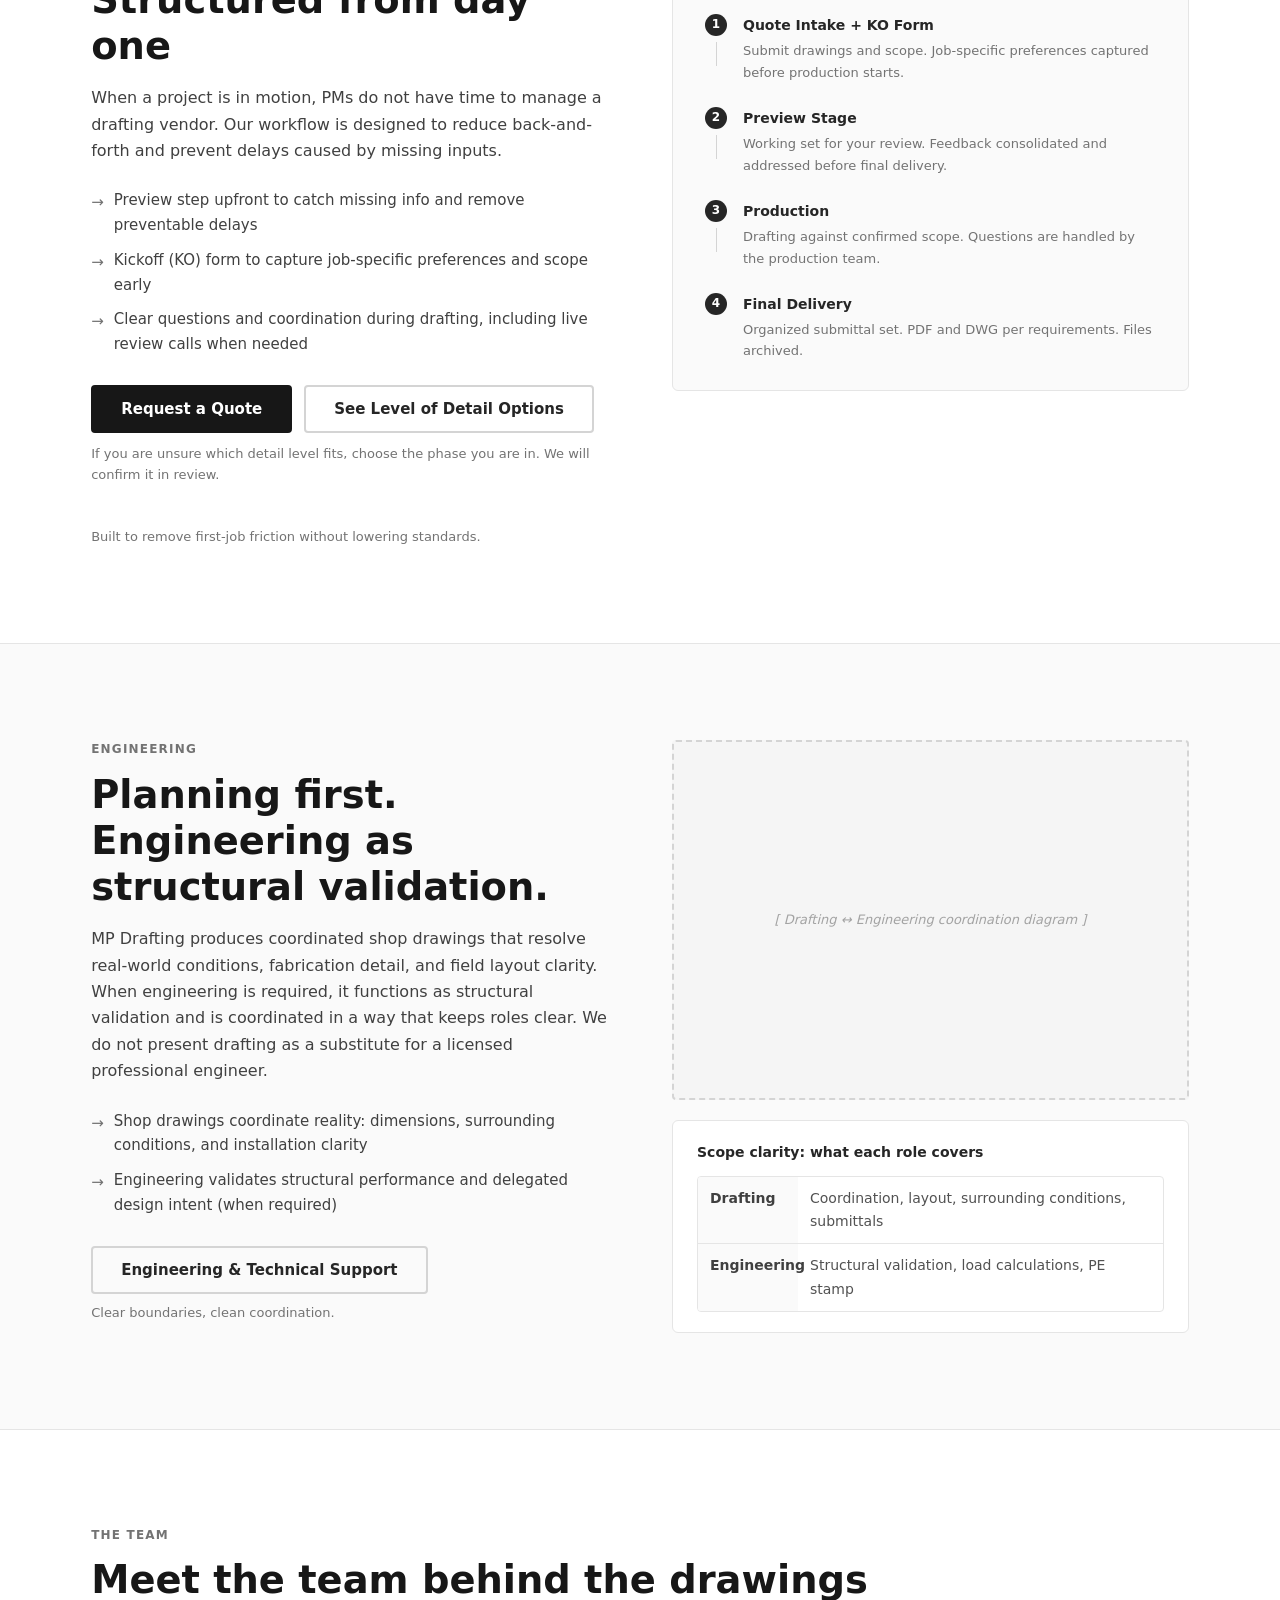
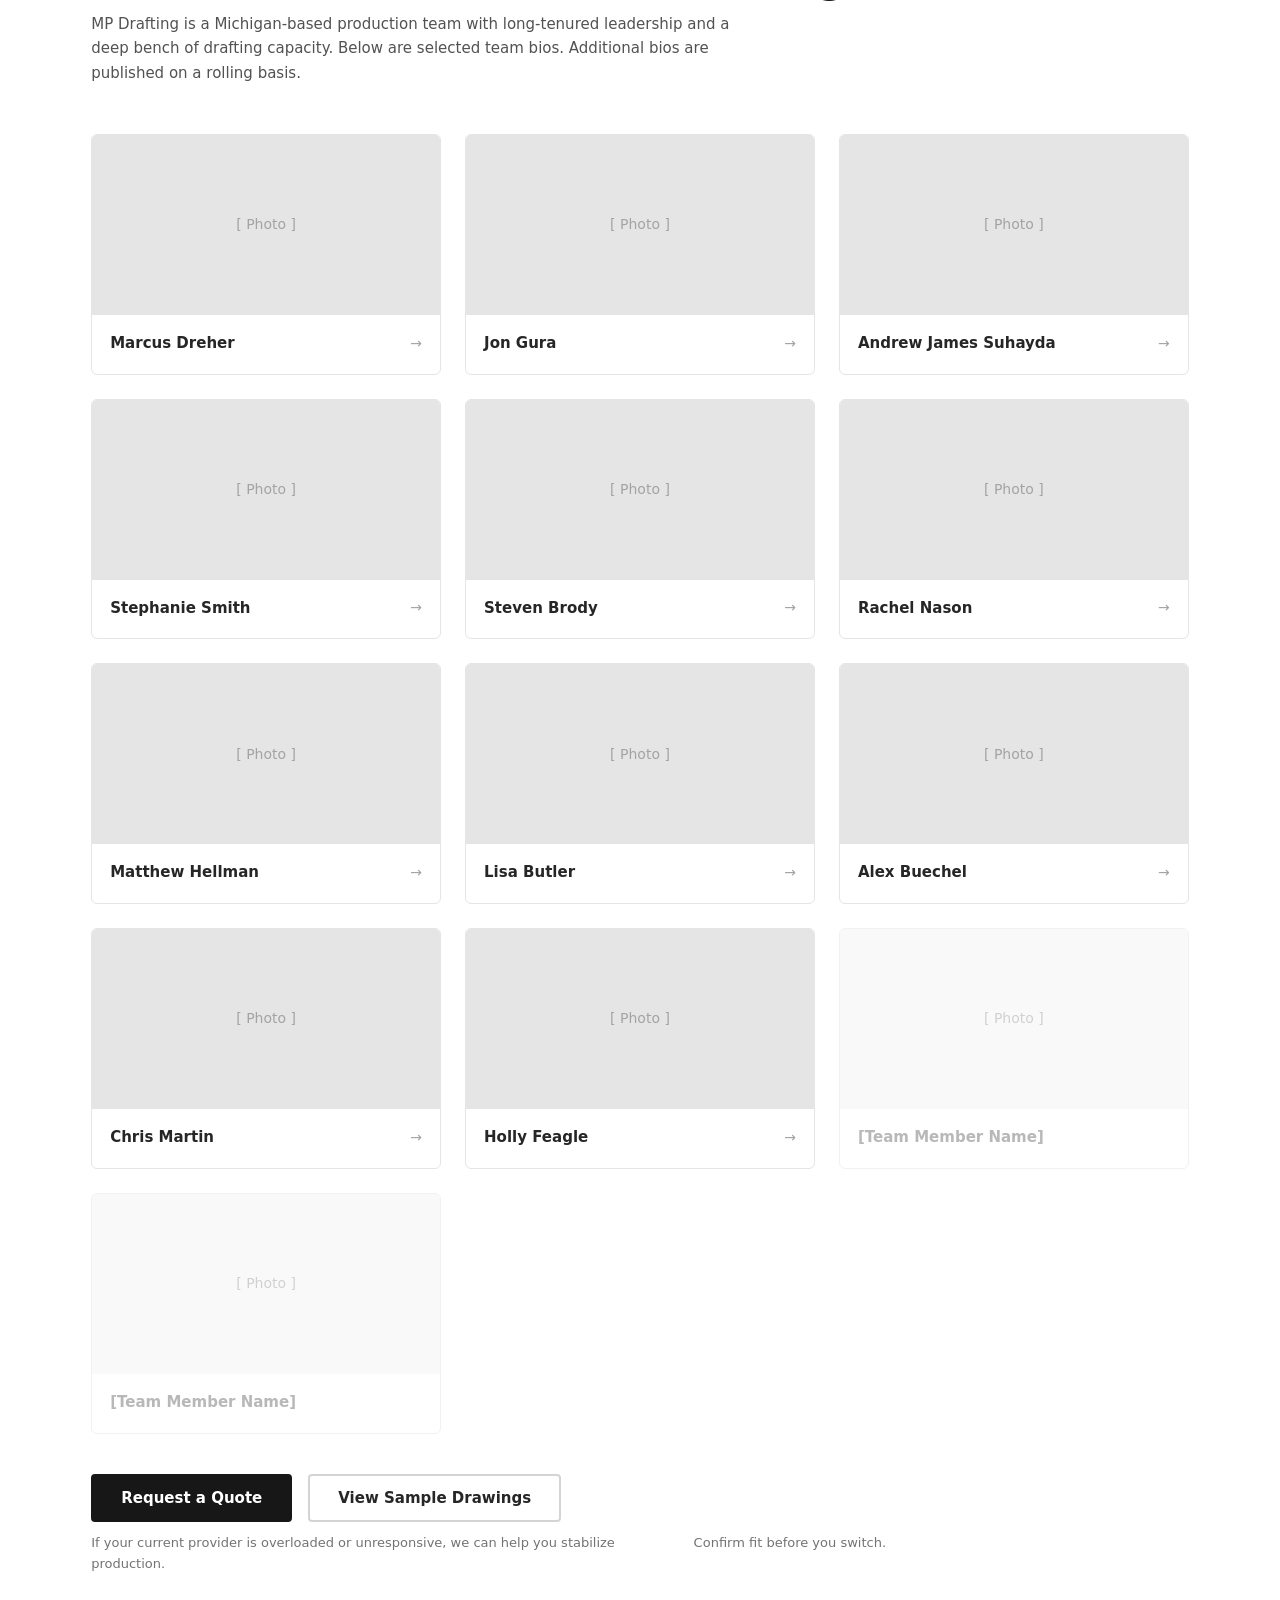
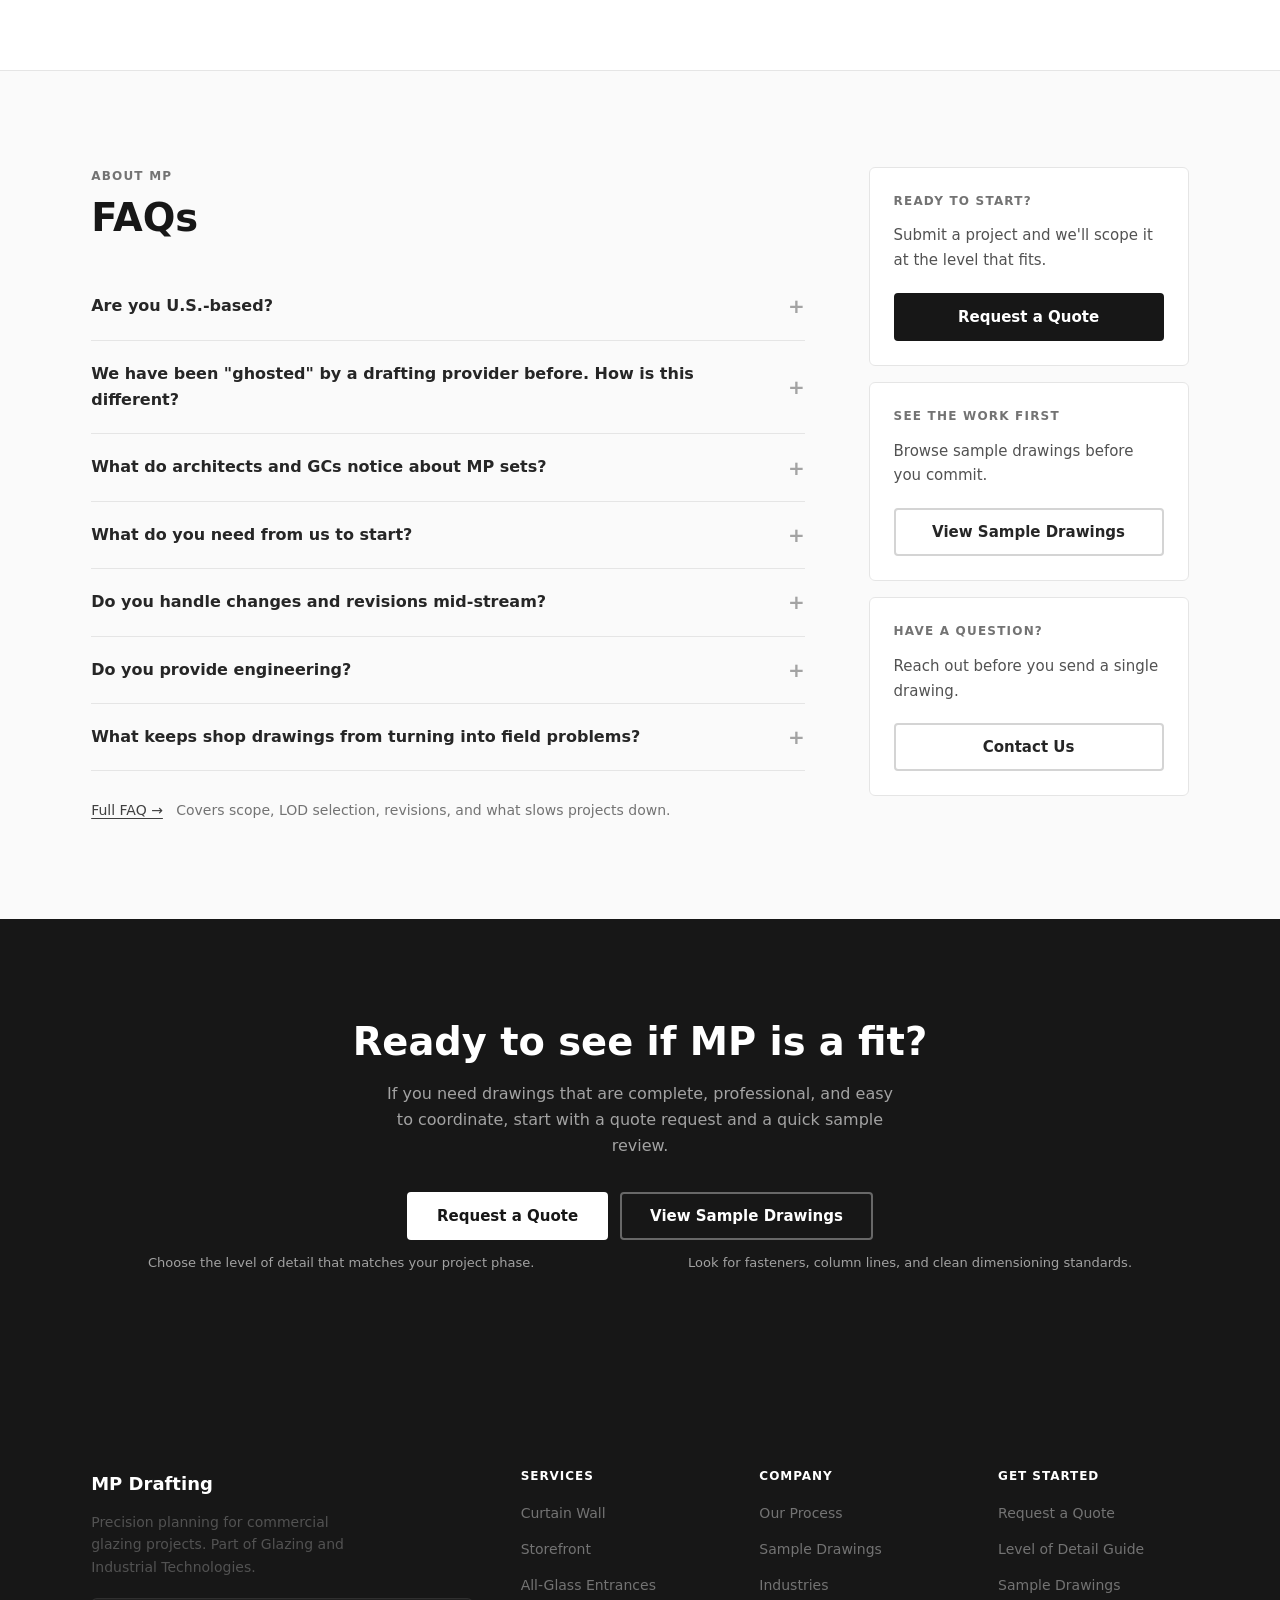
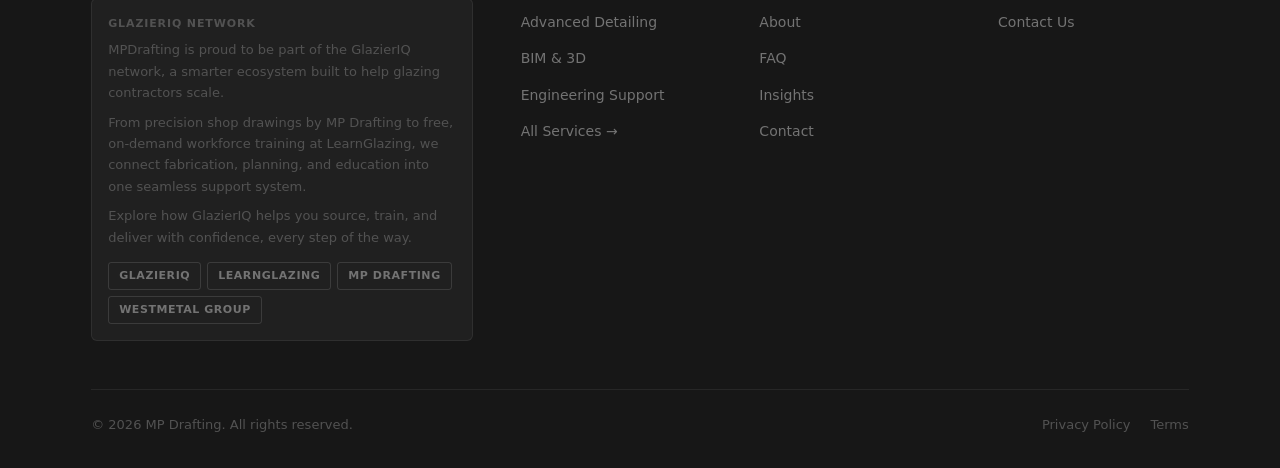
==== commit 19e58552: "content updates 3/16" ====
--- a/mp-drafting/about/index.html
+++ b/mp-drafting/about/index.html
@@ -242,7 +242,7 @@
             <span style="background: var(--gray-800); color: white; font-size: 0.75rem; font-weight: 700; border-radius: 50%; width: 22px; height: 22px; display: flex; align-items: center; justify-content: center; flex-shrink: 0; margin-top: 2px;">📍</span>
             <div>
               <div style="font-weight: 600; color: var(--gray-800); font-size: 0.9375rem; margin-bottom: 3px;">Fully U.S. Based</div>
-              <div style="font-size: 0.875rem; color: var(--gray-500);">We serve coast-to-coast</div>
+              <div style="font-size: 0.875rem; color: var(--gray-500);">We serve coast-to-coast including Canada</div>
             </div>
           </div>
           <div style="display: flex; gap: 14px; align-items: flex-start; padding: 16px 20px; background: white; border: 1px solid var(--gray-200); border-radius: 6px;">
@@ -290,7 +290,7 @@
           </div>
           <div style="display: flex; gap: 14px; align-items: flex-start; font-size: 0.9375rem;">
             <span style="color: var(--gray-400); margin-top: 2px; flex-shrink: 0;">→</span>
-            <span style="color: var(--gray-700); font-style: italic;">"A big one is that they can get a hold of us easily."</span>
+            <span style="color: var(--gray-700); font-style: italic;">"A big one is that we can get a hold of them easily."</span>
           </div>
         </div>
         <div style="margin-top: 28px;">
@@ -402,9 +402,10 @@
                 <span style="background: var(--gray-800); color: white; font-size: 0.75rem; font-weight: 700; border-radius: 50%; width: 22px; height: 22px; display: flex; align-items: center; justify-content: center;">2</span>
                 <div style="width: 1px; background: var(--gray-300); flex: 1; margin-top: 6px; min-height: 24px;"></div>
               </div>
-              <div style="padding-bottom: 4px;">
-                <div style="font-size: 0.875rem; font-weight: 600; color: var(--gray-800); margin-bottom: 3px;">Production</div>
-                <div style="font-size: 0.8125rem; color: var(--gray-500);">Drafting against confirmed scope. Questions handled by the production team, not passed back to you.</div>
+  
+                            <div style="padding-bottom: 4px;">
+                <div style="font-size: 0.875rem; font-weight: 600; color: var(--gray-800); margin-bottom: 3px;">Preview Stage</div>
+                <div style="font-size: 0.8125rem; color: var(--gray-500);">Working set for your review. Feedback consolidated and addressed before final delivery.</div>
               </div>
             </div>
             <div style="display: flex; gap: 16px; align-items: flex-start; padding-bottom: 20px;">
@@ -412,9 +413,9 @@
                 <span style="background: var(--gray-800); color: white; font-size: 0.75rem; font-weight: 700; border-radius: 50%; width: 22px; height: 22px; display: flex; align-items: center; justify-content: center;">3</span>
                 <div style="width: 1px; background: var(--gray-300); flex: 1; margin-top: 6px; min-height: 24px;"></div>
               </div>
-              <div style="padding-bottom: 4px;">
-                <div style="font-size: 0.875rem; font-weight: 600; color: var(--gray-800); margin-bottom: 3px;">Preview Stage</div>
-                <div style="font-size: 0.8125rem; color: var(--gray-500);">Working set for your review. Feedback consolidated and addressed before final delivery.</div>
+             <div style="padding-bottom: 4px;">
+                <div style="font-size: 0.875rem; font-weight: 600; color: var(--gray-800); margin-bottom: 3px;">Production</div>
+                <div style="font-size: 0.8125rem; color: var(--gray-500);">Drafting against confirmed scope. Questions are handled by the production team.</div>
               </div>
             </div>
             <div style="display: flex; gap: 16px; align-items: flex-start;">
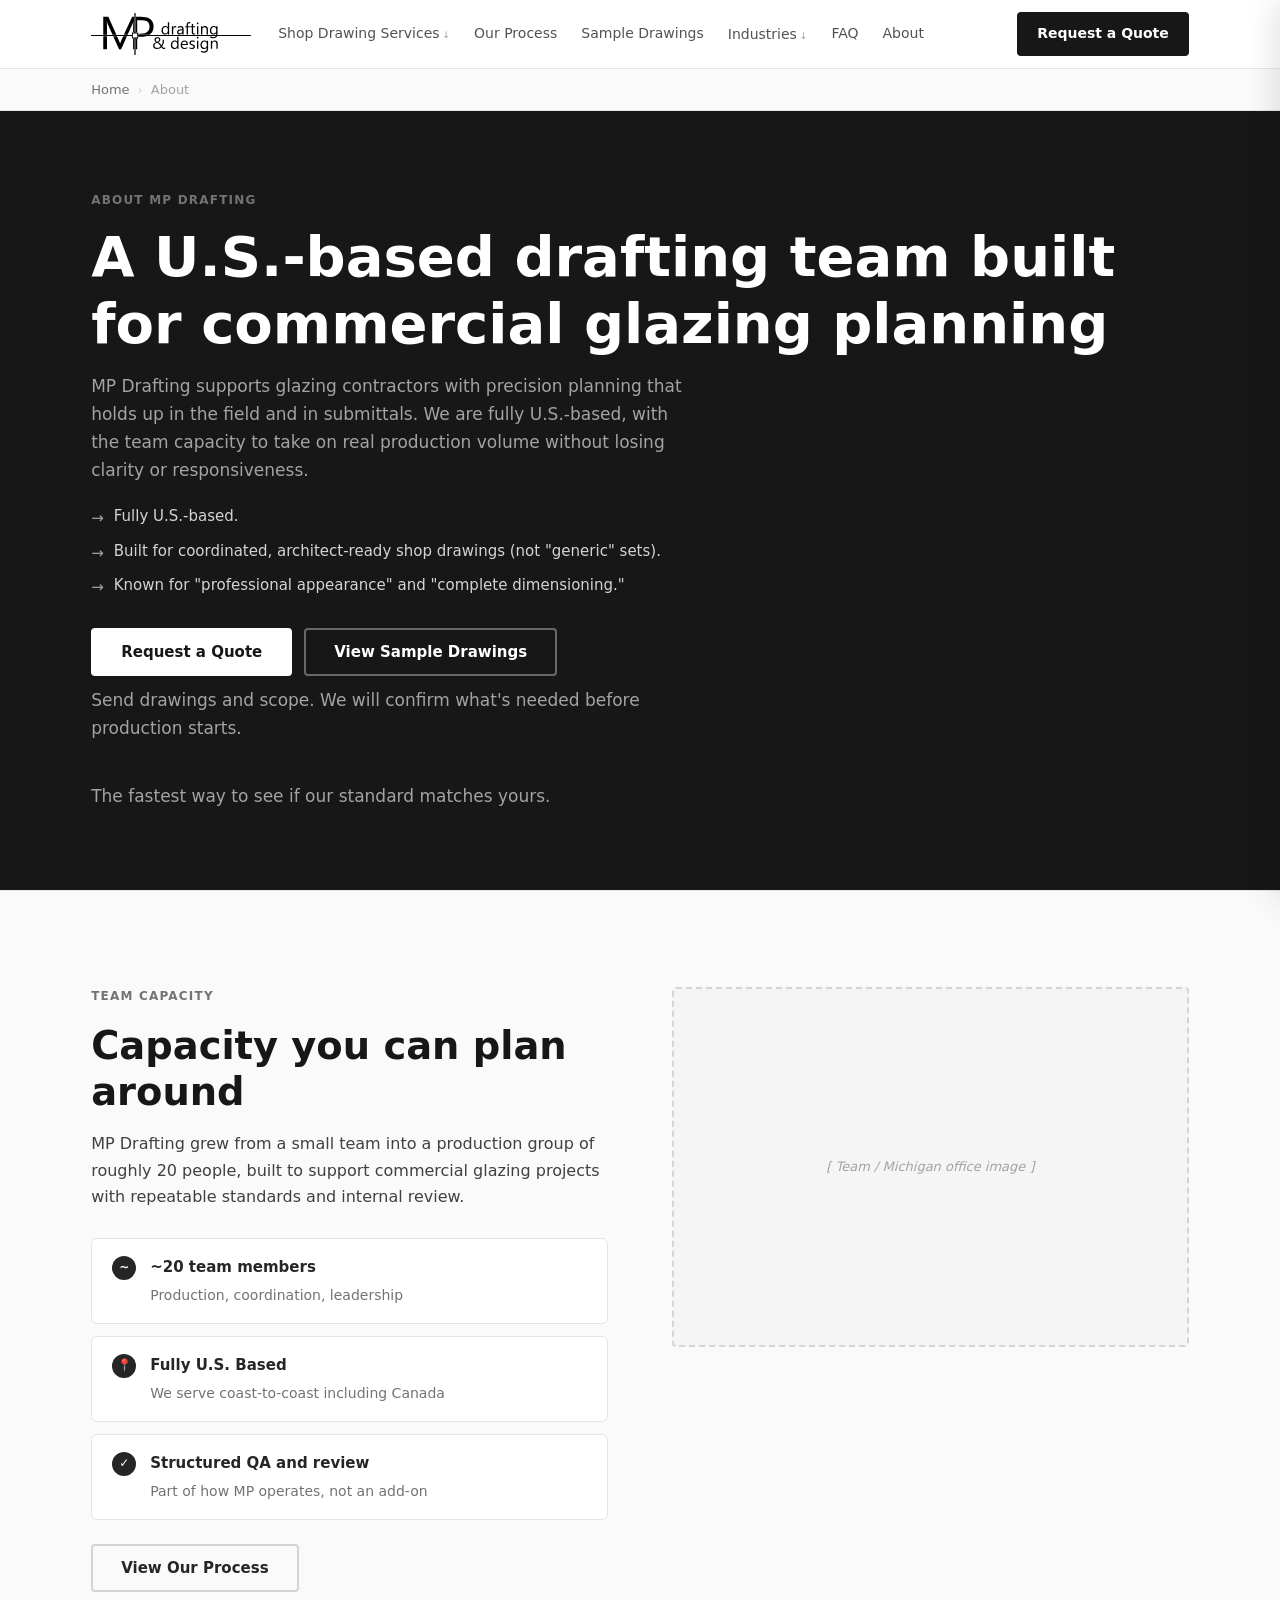
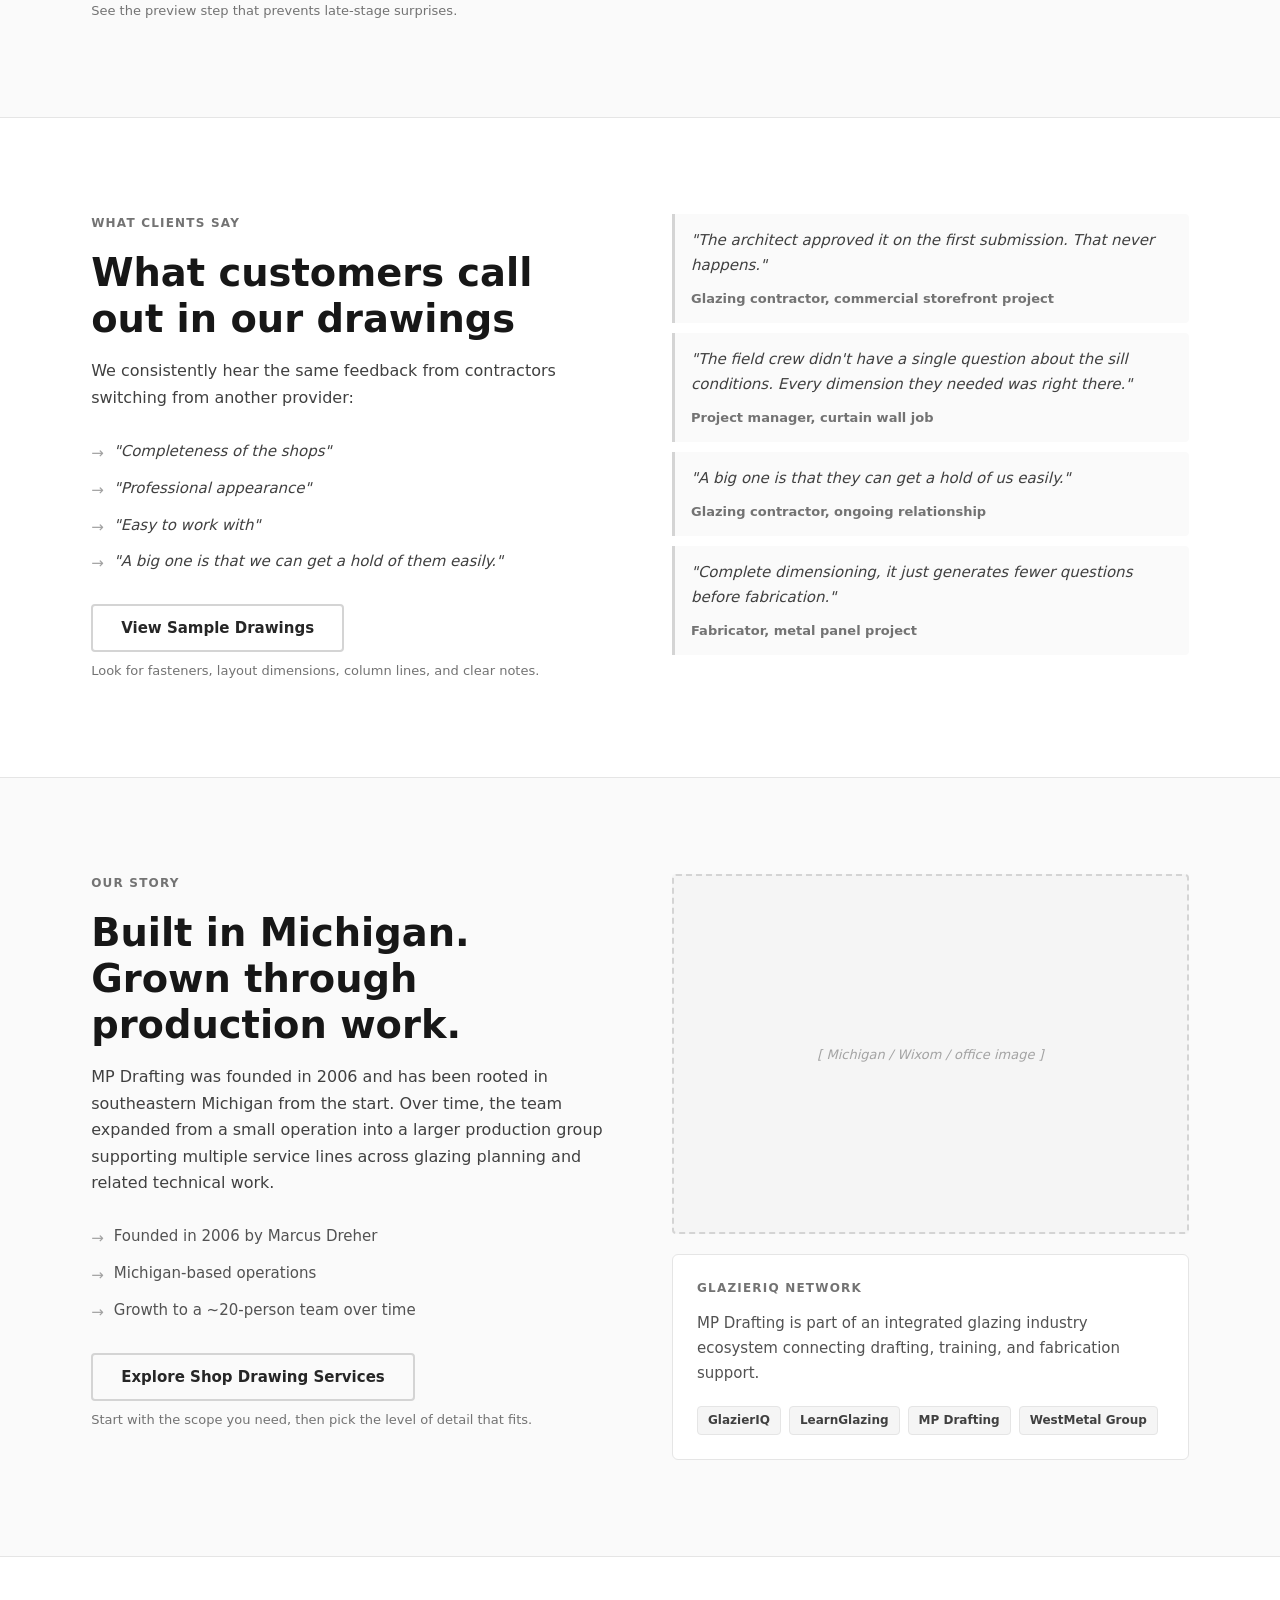
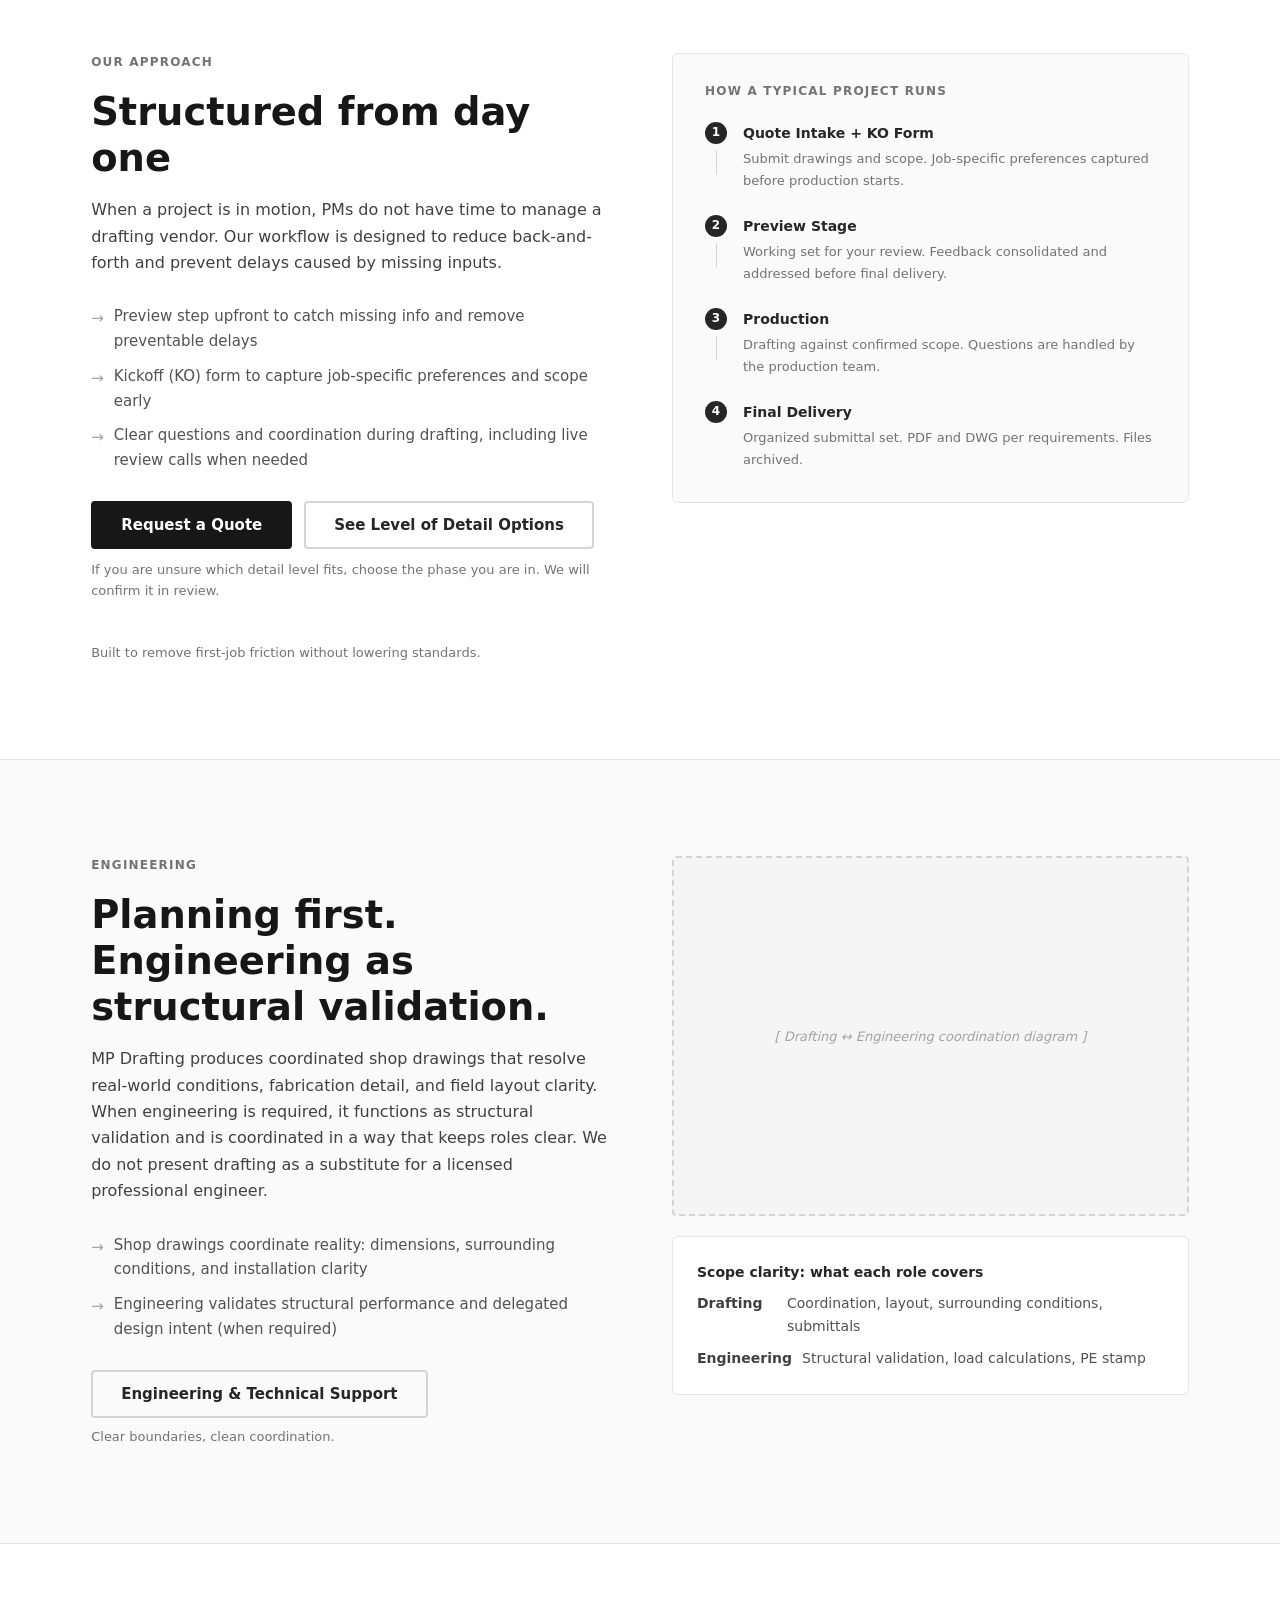
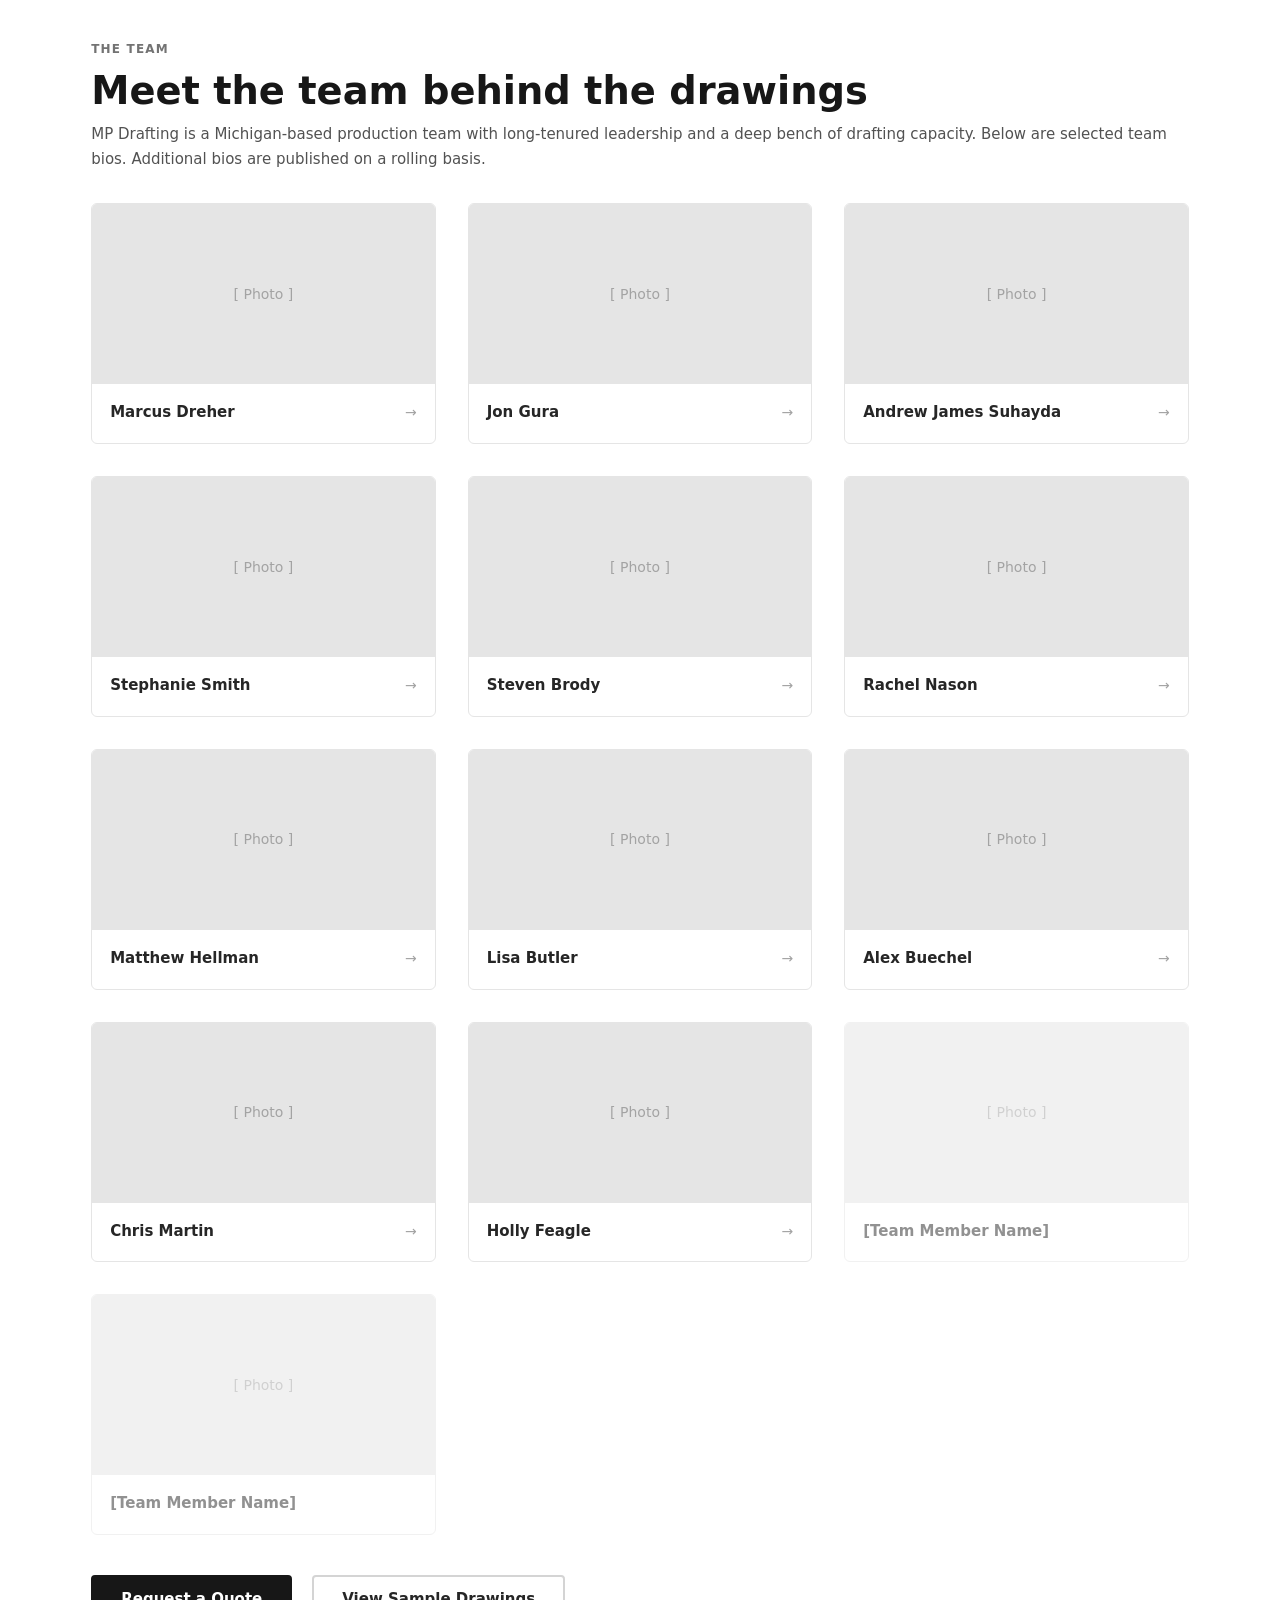
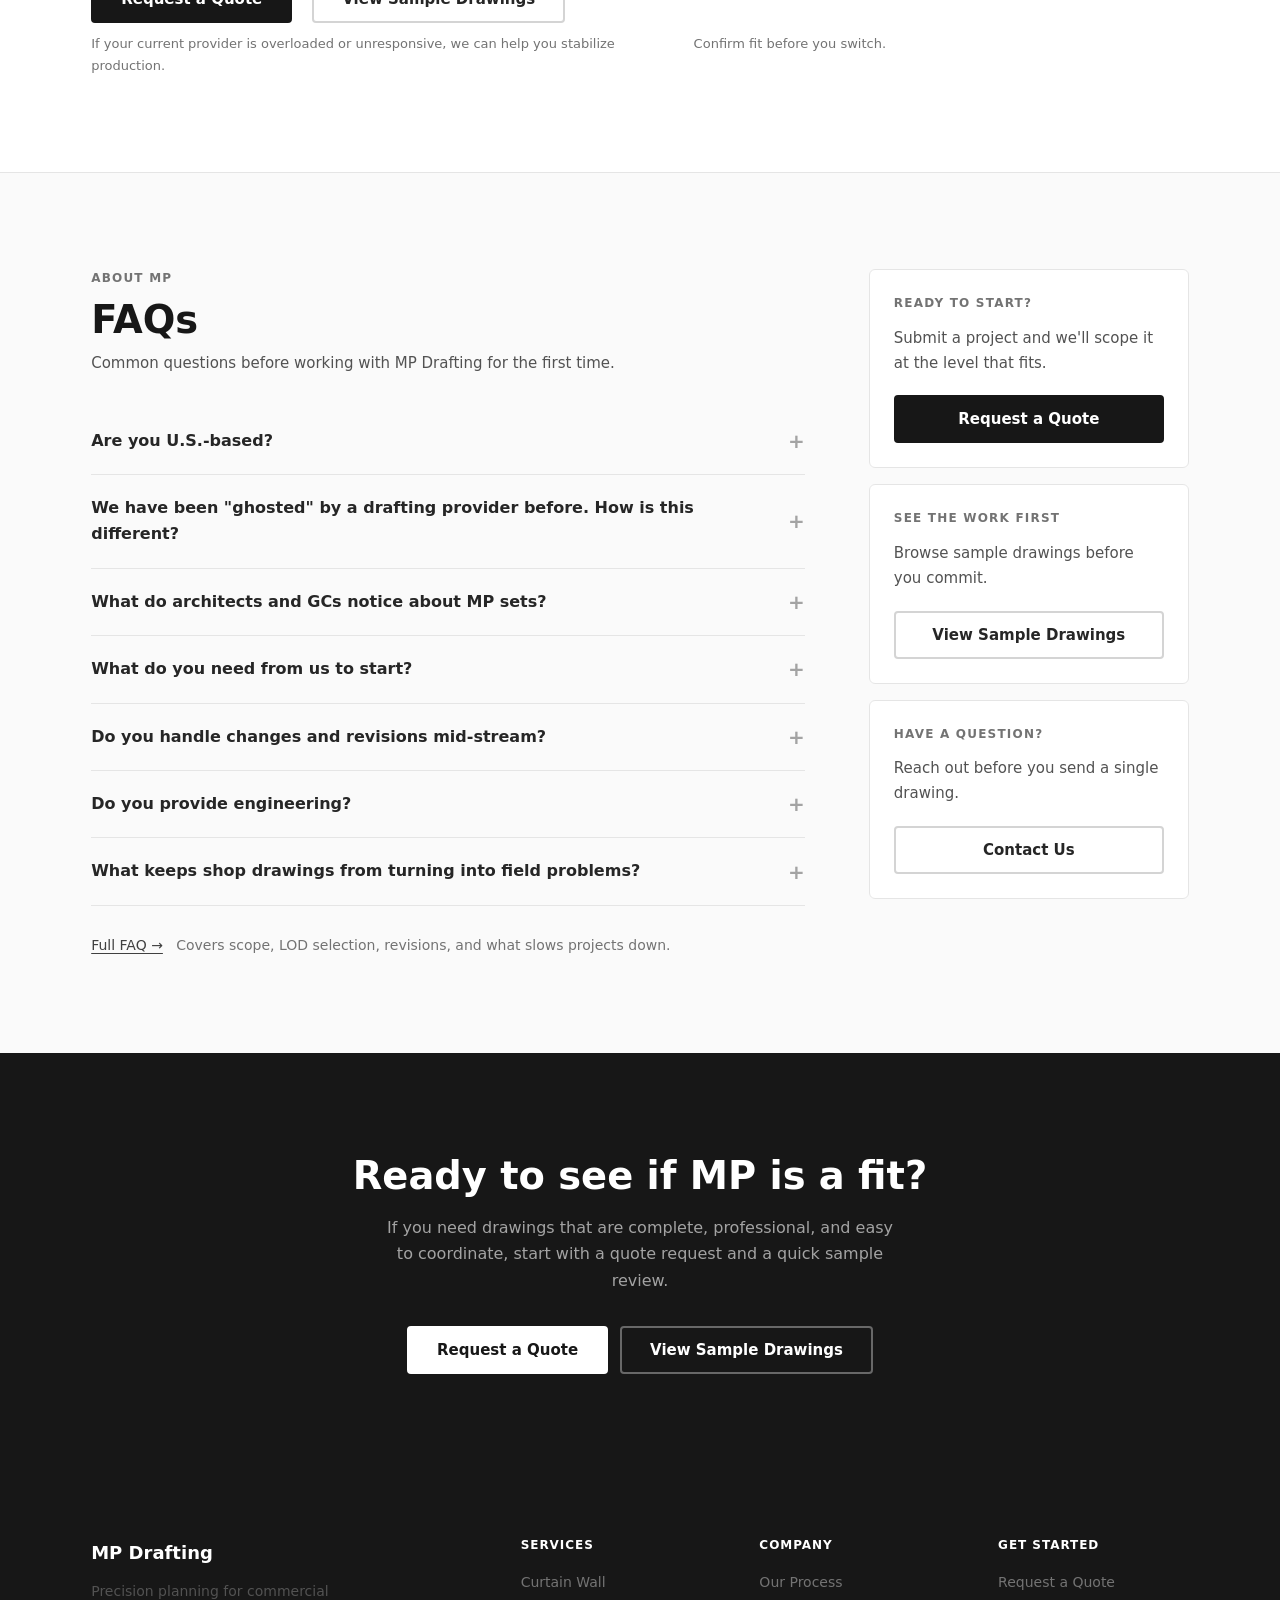
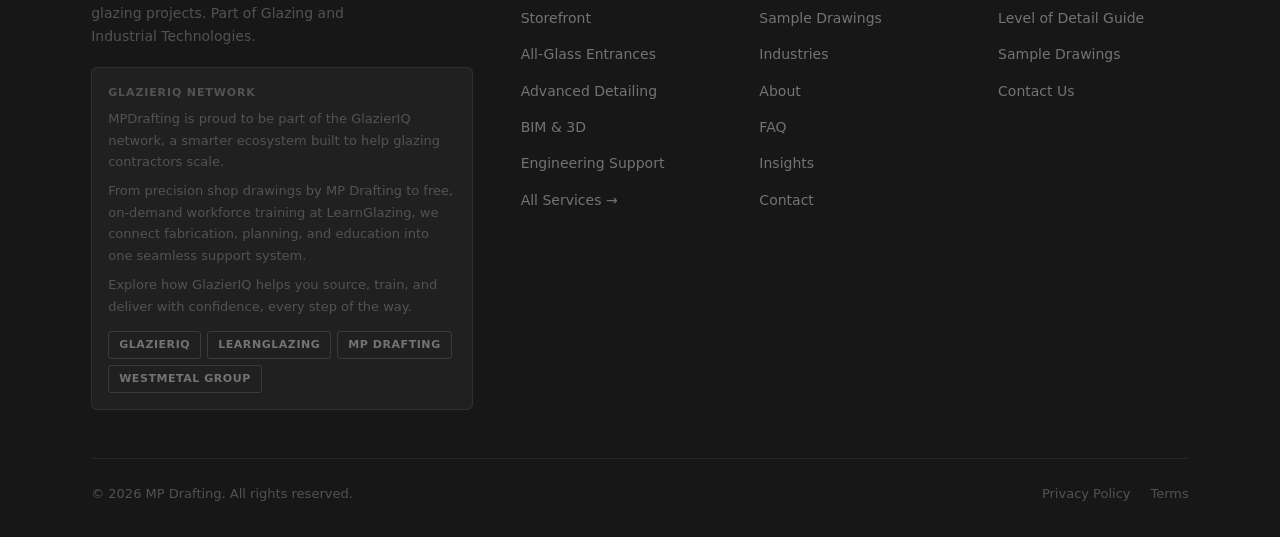
==== commit 65d5ab3d: "cleanup / updates" ====
--- a/mp-drafting/about/index.html
+++ b/mp-drafting/about/index.html
@@ -7,96 +7,7 @@
   <meta name="description" content="MP Drafting is a U.S.-based drafting team specializing in commercial glazing shop drawings. Founded in 2006. Precision planning for curtain wall, storefront, and related glazing systems.">
   <link rel="canonical" href="/about/">
   <link rel="stylesheet" href="../css/wireframe.css">
-
-  <style>
-    /* Bio drawer */
-    .bio-drawer-overlay {
-      position: fixed; inset: 0;
-      background: rgba(0,0,0,0.45);
-      z-index: 500;
-      opacity: 0; pointer-events: none;
-      transition: opacity 0.3s ease;
-    }
-    .bio-drawer-overlay.open { opacity: 1; pointer-events: all; }
-
-    .bio-drawer {
-      position: fixed; top: 0; right: 0; bottom: 0;
-      width: 800px; max-width: 92vw;
-      background: var(--white);
-      z-index: 501;
-      transform: translateX(100%);
-      transition: transform 0.35s cubic-bezier(0.4, 0, 0.2, 1);
-      display: flex; flex-direction: column;
-      overflow-y: auto;
-      box-shadow: -4px 0 32px rgba(0,0,0,0.12);
-    }
-    .bio-drawer.open { transform: translateX(0); }
-
-    .bio-drawer-header {
-      position: sticky; top: 0;
-      display: flex; align-items: center; justify-content: flex-end;
-      padding: 16px 20px;
-      background: var(--white);
-      border-bottom: 1px solid var(--gray-200);
-      z-index: 1;
-    }
-    .bio-drawer-close {
-      background: none; border: none; cursor: pointer;
-      color: var(--gray-500); font-size: 1.25rem; line-height: 1;
-      width: 32px; height: 32px;
-      display: flex; align-items: center; justify-content: center;
-      border-radius: 4px;
-      transition: background 0.15s, color 0.15s;
-    }
-    .bio-drawer-close:hover { background: var(--gray-100); color: var(--gray-800); }
-
-    .bio-drawer-photo {
-      width: 100%; aspect-ratio: 4/3;
-      background: var(--gray-200);
-      display: flex; align-items: center; justify-content: center;
-      color: var(--gray-400); font-size: 0.875rem;
-      flex-shrink: 0;
-    }
-
-    .bio-drawer-body { padding: 28px 28px 20px; flex: 1; }
-    .bio-drawer-name { font-size: 1.25rem; font-weight: 700; color: var(--gray-900); margin-bottom: 16px; }
-    .bio-drawer-desc { font-size: 0.9375rem; color: var(--gray-600); line-height: 1.7; max-width: none; }
-
-    .bio-drawer-footer {
-      display: flex; gap: 10px; padding: 20px 28px;
-      border-top: 1px solid var(--gray-200);
-      position: sticky; bottom: 0; background: var(--white);
-    }
-    .bio-drawer-footer button {
-      flex: 1; padding: 10px 16px;
-      border: 1px solid var(--gray-200); border-radius: 4px;
-      background: var(--white); cursor: pointer;
-      font-size: 0.875rem; font-weight: 600; color: var(--gray-700);
-      transition: background 0.15s, border-color 0.15s;
-    }
-    .bio-drawer-footer button:hover { background: var(--gray-50); border-color: var(--gray-400); }
-    .bio-drawer-footer button:disabled { opacity: 0.35; cursor: default; }
-
-    /* Bio cards — clickable */
-    .bio-card {
-      border: 1px solid var(--gray-200); border-radius: 6px; overflow: hidden;
-      cursor: pointer; transition: box-shadow 0.15s, border-color 0.15s;
-      display: flex; flex-direction: column;
-    }
-    .bio-card:hover { box-shadow: 0 4px 16px rgba(0,0,0,0.08); border-color: var(--gray-400); }
-    .bio-card-photo {
-      height: 180px; background: var(--gray-200);
-      display: flex; align-items: center; justify-content: center;
-      color: var(--gray-400); font-size: 0.875rem;
-    }
-    .bio-card-info { padding: 16px 18px 18px; display: flex; align-items: center; justify-content: space-between; gap: 8px; }
-    .bio-card-name { font-size: 0.9375rem; font-weight: 700; color: var(--gray-800); }
-    .bio-card-arrow { color: var(--gray-400); font-size: 0.875rem; flex-shrink: 0; transition: color 0.15s; }
-    .bio-card:hover .bio-card-arrow { color: var(--gray-700); }
-
-    .bio-card--placeholder { opacity: 0.5; cursor: default; }
-    .bio-card--placeholder:hover { box-shadow: none; border-color: var(--gray-200); }
-  </style>
+  <link rel="stylesheet" href="../css/global.css">
 
   <script type="application/ld+json">
   {
@@ -199,26 +110,26 @@
 </div>
 
 <!-- SECTION 1: HERO -->
-<div class="page-header">
+<header class="page-header">
   <div class="container">
     <div class="label">About MP Drafting</div>
     <h1>A U.S.-based drafting team built for commercial glazing planning</h1>
     <p>MP Drafting supports glazing contractors with precision planning that holds up in the field and in submittals. We are fully U.S.-based, with the team capacity to take on real production volume without losing clarity or responsiveness.</p>
-    <ul style="margin-top: 20px; display: flex; flex-direction: column; gap: 8px; font-size: 0.9375rem; color: var(--gray-300); list-style: none;">
-      <li style="display: flex; gap: 10px; align-items: flex-start;"><span style="color: var(--gray-400); margin-top: 2px;">→</span> Fully U.S.-based.</li>
-      <li style="display: flex; gap: 10px; align-items: flex-start;"><span style="color: var(--gray-400); margin-top: 2px;">→</span> Built for coordinated, architect-ready shop drawings (not "generic" sets).</li>
-      <li style="display: flex; gap: 10px; align-items: flex-start;"><span style="color: var(--gray-400); margin-top: 2px;">→</span> Known for "professional appearance" and "complete dimensioning."</li>
+    <ul class="dark-bullets mt-md">
+      <li><span class="dark-bullets__icon">→</span> Fully U.S.-based.</li>
+      <li><span class="dark-bullets__icon">→</span> Built for coordinated, architect-ready shop drawings (not "generic" sets).</li>
+      <li><span class="dark-bullets__icon">→</span> Known for "professional appearance" and "complete dimensioning."</li>
     </ul>
-    <div class="btn-group" style="margin-top: 28px;">
+    <div class="btn-group mt-md">
       <a href="../request-quote/" class="btn btn--white">Request a Quote</a>
       <a href="../sample-drawings/" class="btn btn--ghost">View Sample Drawings</a>
     </div>
-    <div style="margin-top: 10px; display: flex; gap: 40px; flex-wrap: wrap;">
-      <p style="font-size: 0.8125rem; color: var(--gray-500);">Send drawings and scope. We will confirm what's needed before production starts.</p>
-      <p style="font-size: 0.8125rem; color: var(--gray-500);">The fastest way to see if our standard matches yours.</p>
-    </div>
-  </div>
-</div>
+    <div class="cta-hints">
+      <p>Send drawings and scope. We will confirm what's needed before production starts.</p>
+      <p>The fastest way to see if our standard matches yours.</p>
+    </div>
+  </div>
+</header>
 
 <div class="divider"></div>
 
@@ -228,34 +139,34 @@
     <div class="split">
       <div>
         <div class="label">Team Capacity</div>
-        <h2 style="margin-top: 12px;">Capacity you can plan around</h2>
+        <h2 class="mt-sm">Capacity you can plan around</h2>
         <p class="mt-sm">MP Drafting grew from a small team into a production group of roughly 20 people, built to support commercial glazing projects with repeatable standards and internal review.</p>
-        <div style="margin-top: 28px; display: flex; flex-direction: column; gap: 12px;">
-          <div style="display: flex; gap: 14px; align-items: flex-start; padding: 16px 20px; background: white; border: 1px solid var(--gray-200); border-radius: 6px;">
-            <span style="background: var(--gray-800); color: white; font-size: 0.75rem; font-weight: 700; border-radius: 50%; width: 22px; height: 22px; display: flex; align-items: center; justify-content: center; flex-shrink: 0; margin-top: 2px;">~</span>
+        <div class="step-list mt-md">
+          <div class="step-card">
+            <span class="step-badge">~</span>
             <div>
-              <div style="font-weight: 600; color: var(--gray-800); font-size: 0.9375rem; margin-bottom: 3px;">~20 team members</div>
-              <div style="font-size: 0.875rem; color: var(--gray-500);">Production, coordination, leadership</div>
-            </div>
-          </div>
-          <div style="display: flex; gap: 14px; align-items: flex-start; padding: 16px 20px; background: white; border: 1px solid var(--gray-200); border-radius: 6px;">
-            <span style="background: var(--gray-800); color: white; font-size: 0.75rem; font-weight: 700; border-radius: 50%; width: 22px; height: 22px; display: flex; align-items: center; justify-content: center; flex-shrink: 0; margin-top: 2px;">📍</span>
+              <div class="step-card__title">~20 team members</div>
+              <div class="step-card__desc">Production, coordination, leadership</div>
+            </div>
+          </div>
+          <div class="step-card">
+            <span class="step-badge">📍</span>
             <div>
-              <div style="font-weight: 600; color: var(--gray-800); font-size: 0.9375rem; margin-bottom: 3px;">Fully U.S. Based</div>
-              <div style="font-size: 0.875rem; color: var(--gray-500);">We serve coast-to-coast including Canada</div>
-            </div>
-          </div>
-          <div style="display: flex; gap: 14px; align-items: flex-start; padding: 16px 20px; background: white; border: 1px solid var(--gray-200); border-radius: 6px;">
-            <span style="background: var(--gray-800); color: white; font-size: 0.75rem; font-weight: 700; border-radius: 50%; width: 22px; height: 22px; display: flex; align-items: center; justify-content: center; flex-shrink: 0; margin-top: 2px;">✓</span>
+              <div class="step-card__title">Fully U.S. Based</div>
+              <div class="step-card__desc">We serve coast-to-coast including Canada</div>
+            </div>
+          </div>
+          <div class="step-card">
+            <span class="step-badge">✓</span>
             <div>
-              <div style="font-weight: 600; color: var(--gray-800); font-size: 0.9375rem; margin-bottom: 3px;">Structured QA and review</div>
-              <div style="font-size: 0.875rem; color: var(--gray-500);">Part of how MP operates, not an add-on</div>
-            </div>
-          </div>
-        </div>
-        <div style="margin-top: 24px;">
+              <div class="step-card__title">Structured QA and review</div>
+              <div class="step-card__desc">Part of how MP operates, not an add-on</div>
+            </div>
+          </div>
+        </div>
+        <div class="mt-24">
           <a href="../our-process/" class="btn btn--secondary">View Our Process</a>
-          <p style="margin-top: 8px; font-size: 0.8125rem; color: var(--gray-500);">See the preview step that prevents late-stage surprises.</p>
+          <p class="cta-note">See the preview step that prevents late-stage surprises.</p>
         </div>
       </div>
       <div>
@@ -273,48 +184,36 @@
     <div class="split">
       <div>
         <div class="label">What Clients Say</div>
-        <h2 style="margin-top: 12px;">What customers call out in our drawings</h2>
+        <h2 class="mt-sm">What customers call out in our drawings</h2>
         <p class="mt-sm">We consistently hear the same feedback from contractors switching from another provider:</p>
-        <div style="margin-top: 24px; display: flex; flex-direction: column; gap: 12px;">
-          <div style="display: flex; gap: 14px; align-items: flex-start; font-size: 0.9375rem;">
-            <span style="color: var(--gray-400); margin-top: 2px; flex-shrink: 0;">→</span>
-            <span style="color: var(--gray-700); font-style: italic;">"Completeness of the shops"</span>
-          </div>
-          <div style="display: flex; gap: 14px; align-items: flex-start; font-size: 0.9375rem;">
-            <span style="color: var(--gray-400); margin-top: 2px; flex-shrink: 0;">→</span>
-            <span style="color: var(--gray-700); font-style: italic;">"Professional appearance"</span>
-          </div>
-          <div style="display: flex; gap: 14px; align-items: flex-start; font-size: 0.9375rem;">
-            <span style="color: var(--gray-400); margin-top: 2px; flex-shrink: 0;">→</span>
-            <span style="color: var(--gray-700); font-style: italic;">"Easy to work with"</span>
-          </div>
-          <div style="display: flex; gap: 14px; align-items: flex-start; font-size: 0.9375rem;">
-            <span style="color: var(--gray-400); margin-top: 2px; flex-shrink: 0;">→</span>
-            <span style="color: var(--gray-700); font-style: italic;">"A big one is that we can get a hold of them easily."</span>
-          </div>
-        </div>
-        <div style="margin-top: 28px;">
+        <ul class="arrow-list mt-md">
+          <li><span class="arrow-list__icon">→</span><em>"Completeness of the shops"</em></li>
+          <li><span class="arrow-list__icon">→</span><em>"Professional appearance"</em></li>
+          <li><span class="arrow-list__icon">→</span><em>"Easy to work with"</em></li>
+          <li><span class="arrow-list__icon">→</span><em>"A big one is that we can get a hold of them easily."</em></li>
+        </ul>
+        <div class="mt-md">
           <a href="../sample-drawings/" class="btn btn--secondary">View Sample Drawings</a>
-          <p style="margin-top: 8px; font-size: 0.8125rem; color: var(--gray-500);">Look for fasteners, layout dimensions, column lines, and clear notes.</p>
-        </div>
-      </div>
-      <div>
-        <div style="display: flex; flex-direction: column; gap: 16px;">
-          <div style="padding: 20px 24px; background: var(--gray-50); border-left: 3px solid var(--gray-300); border-radius: 0 4px 4px 0;">
-            <p style="font-size: 0.9375rem; color: var(--gray-700); font-style: italic; margin-bottom: 10px;">"The architect approved it on the first submission. That never happens."</p>
-            <div style="font-size: 0.8125rem; color: var(--gray-500); font-weight: 600;">Glazing contractor, commercial storefront project</div>
-          </div>
-          <div style="padding: 20px 24px; background: var(--gray-50); border-left: 3px solid var(--gray-300); border-radius: 0 4px 4px 0;">
-            <p style="font-size: 0.9375rem; color: var(--gray-700); font-style: italic; margin-bottom: 10px;">"The field crew didn't have a single question about the sill conditions. Every dimension they needed was right there."</p>
-            <div style="font-size: 0.8125rem; color: var(--gray-500); font-weight: 600;">Project manager, curtain wall job</div>
-          </div>
-          <div style="padding: 20px 24px; background: var(--gray-50); border-left: 3px solid var(--gray-300); border-radius: 0 4px 4px 0;">
-            <p style="font-size: 0.9375rem; color: var(--gray-700); font-style: italic; margin-bottom: 10px;">"A big one is that they can get a hold of us easily."</p>
-            <div style="font-size: 0.8125rem; color: var(--gray-500); font-weight: 600;">Glazing contractor, ongoing relationship</div>
-          </div>
-          <div style="padding: 20px 24px; background: var(--gray-50); border-left: 3px solid var(--gray-300); border-radius: 0 4px 4px 0;">
-            <p style="font-size: 0.9375rem; color: var(--gray-700); font-style: italic; margin-bottom: 10px;">"Complete dimensioning, it just generates fewer questions before fabrication."</p>
-            <div style="font-size: 0.8125rem; color: var(--gray-500); font-weight: 600;">Fabricator, metal panel project</div>
+          <p class="cta-note">Look for fasteners, layout dimensions, column lines, and clear notes.</p>
+        </div>
+      </div>
+      <div>
+        <div class="pullquote-stack">
+          <div class="pullquote pullquote--gray">
+            <p class="pullquote__quote">"The architect approved it on the first submission. That never happens."</p>
+            <p class="pullquote__attr">Glazing contractor, commercial storefront project</p>
+          </div>
+          <div class="pullquote pullquote--gray">
+            <p class="pullquote__quote">"The field crew didn't have a single question about the sill conditions. Every dimension they needed was right there."</p>
+            <p class="pullquote__attr">Project manager, curtain wall job</p>
+          </div>
+          <div class="pullquote pullquote--gray">
+            <p class="pullquote__quote">"A big one is that they can get a hold of us easily."</p>
+            <p class="pullquote__attr">Glazing contractor, ongoing relationship</p>
+          </div>
+          <div class="pullquote pullquote--gray">
+            <p class="pullquote__quote">"Complete dimensioning, it just generates fewer questions before fabrication."</p>
+            <p class="pullquote__attr">Fabricator, metal panel project</p>
           </div>
         </div>
       </div>
@@ -330,28 +229,28 @@
     <div class="split">
       <div>
         <div class="label">Our Story</div>
-        <h2 style="margin-top: 12px;">Built in Michigan. Grown through production work.</h2>
+        <h2 class="mt-sm">Built in Michigan. Grown through production work.</h2>
         <p class="mt-sm">MP Drafting was founded in 2006 and has been rooted in southeastern Michigan from the start. Over time, the team expanded from a small operation into a larger production group supporting multiple service lines across glazing planning and related technical work.</p>
-        <ul style="margin-top: 24px; display: flex; flex-direction: column; gap: 10px; font-size: 0.9375rem; color: var(--gray-700);">
-          <li style="display: flex; gap: 10px; align-items: flex-start;"><span style="color: var(--gray-500); margin-top: 2px;">→</span> Founded in 2006 by Marcus Dreher</li>
-          <li style="display: flex; gap: 10px; align-items: flex-start;"><span style="color: var(--gray-500); margin-top: 2px;">→</span> Michigan-based operations</li>
-          <li style="display: flex; gap: 10px; align-items: flex-start;"><span style="color: var(--gray-500); margin-top: 2px;">→</span> Growth to a ~20-person team over time</li>
+        <ul class="arrow-list arrow-list--muted mt-md">
+          <li><span class="arrow-list__icon">→</span> Founded in 2006 by Marcus Dreher</li>
+          <li><span class="arrow-list__icon">→</span> Michigan-based operations</li>
+          <li><span class="arrow-list__icon">→</span> Growth to a ~20-person team over time</li>
         </ul>
-        <div style="margin-top: 28px;">
+        <div class="mt-md">
           <a href="../shop-drawing-services/" class="btn btn--secondary">Explore Shop Drawing Services</a>
-          <p style="margin-top: 8px; font-size: 0.8125rem; color: var(--gray-500);">Start with the scope you need, then pick the level of detail that fits.</p>
-        </div>
-      </div>
-      <div>
-        <div class="placeholder placeholder--lg" style="margin-bottom: 20px;">[ Michigan / Wixom / office image ]</div>
-        <div style="padding: 20px 24px; background: white; border: 1px solid var(--gray-200); border-radius: 6px;">
-          <div class="label" style="margin-bottom: 10px;">GlazierIQ Network</div>
-          <p style="font-size: 0.875rem; color: var(--gray-600); max-width: none; margin-bottom: 14px;">MP Drafting is part of an integrated glazing industry ecosystem connecting drafting, training, and fabrication support.</p>
-          <div style="display: flex; flex-wrap: wrap; gap: 8px;">
-            <span style="background: var(--gray-100); border: 1px solid var(--gray-200); border-radius: 4px; padding: 4px 10px; font-size: 0.75rem; font-weight: 600; color: var(--gray-700);">GlazierIQ</span>
-            <span style="background: var(--gray-100); border: 1px solid var(--gray-200); border-radius: 4px; padding: 4px 10px; font-size: 0.75rem; font-weight: 600; color: var(--gray-700);">LearnGlazing</span>
-            <span style="background: var(--gray-100); border: 1px solid var(--gray-200); border-radius: 4px; padding: 4px 10px; font-size: 0.75rem; font-weight: 600; color: var(--gray-700);">MP Drafting</span>
-            <span style="background: var(--gray-100); border: 1px solid var(--gray-200); border-radius: 4px; padding: 4px 10px; font-size: 0.75rem; font-weight: 600; color: var(--gray-700);">WestMetal Group</span>
+          <p class="cta-note">Start with the scope you need, then pick the level of detail that fits.</p>
+        </div>
+      </div>
+      <div>
+        <div class="placeholder placeholder--lg mb-20">[ Michigan / Wixom / office image ]</div>
+        <div class="sidebar__card">
+          <div class="label">GlazierIQ Network</div>
+          <p>MP Drafting is part of an integrated glazing industry ecosystem connecting drafting, training, and fabrication support.</p>
+          <div class="tag-group">
+            <span class="tag">GlazierIQ</span>
+            <span class="tag">LearnGlazing</span>
+            <span class="tag">MP Drafting</span>
+            <span class="tag">WestMetal Group</span>
           </div>
         </div>
       </div>
@@ -367,67 +266,66 @@
     <div class="split">
       <div>
         <div class="label">Our Approach</div>
-        <h2 style="margin-top: 12px;">Structured from day one</h2>
+        <h2 class="mt-sm">Structured from day one</h2>
         <p class="mt-sm">When a project is in motion, PMs do not have time to manage a drafting vendor. Our workflow is designed to reduce back-and-forth and prevent delays caused by missing inputs.</p>
-        <ul style="margin-top: 24px; display: flex; flex-direction: column; gap: 10px; font-size: 0.9375rem; color: var(--gray-700);">
-          <li style="display: flex; gap: 10px; align-items: flex-start;"><span style="color: var(--gray-500); margin-top: 2px;">→</span> Preview step upfront to catch missing info and remove preventable delays</li>
-          <li style="display: flex; gap: 10px; align-items: flex-start;"><span style="color: var(--gray-500); margin-top: 2px;">→</span> Kickoff (KO) form to capture job-specific preferences and scope early</li>
-          <li style="display: flex; gap: 10px; align-items: flex-start;"><span style="color: var(--gray-500); margin-top: 2px;">→</span> Clear questions and coordination during drafting, including live review calls when needed</li>
+        <ul class="arrow-list arrow-list--muted mt-md">
+          <li><span class="arrow-list__icon">→</span> Preview step upfront to catch missing info and remove preventable delays</li>
+          <li><span class="arrow-list__icon">→</span> Kickoff (KO) form to capture job-specific preferences and scope early</li>
+          <li><span class="arrow-list__icon">→</span> Clear questions and coordination during drafting, including live review calls when needed</li>
         </ul>
-        <div class="btn-group" style="margin-top: 28px;">
+        <div class="btn-group mt-md">
           <a href="../request-quote/" class="btn btn--primary">Request a Quote</a>
           <a href="../shop-drawing-services/level-of-detail-options/" class="btn btn--secondary">See Level of Detail Options</a>
         </div>
-        <div style="margin-top: 10px; display: flex; gap: 40px; flex-wrap: wrap;">
-          <p style="font-size: 0.8125rem; color: var(--gray-500);">If you are unsure which detail level fits, choose the phase you are in. We will confirm it in review.</p>
-          <p style="font-size: 0.8125rem; color: var(--gray-500);">Built to remove first-job friction without lowering standards.</p>
-        </div>
-      </div>
-      <div>
-        <div style="padding: 28px 32px; border: 1px solid var(--gray-200); border-radius: 6px; background: var(--gray-50);">
-          <div class="label" style="margin-bottom: 20px;">How a typical project runs</div>
-          <div style="display: flex; flex-direction: column; gap: 0;">
-            <div style="display: flex; gap: 16px; align-items: flex-start; padding-bottom: 20px;">
-              <div style="display: flex; flex-direction: column; align-items: center; flex-shrink: 0;">
-                <span style="background: var(--gray-800); color: white; font-size: 0.75rem; font-weight: 700; border-radius: 50%; width: 22px; height: 22px; display: flex; align-items: center; justify-content: center;">1</span>
-                <div style="width: 1px; background: var(--gray-300); flex: 1; margin-top: 6px; min-height: 24px;"></div>
+        <div class="cta-hints">
+          <p>If you are unsure which detail level fits, choose the phase you are in. We will confirm it in review.</p>
+          <p>Built to remove first-job friction without lowering standards.</p>
+        </div>
+      </div>
+      <div>
+        <div class="process-steps-card">
+          <div class="label">How a typical project runs</div>
+          <ol class="process-steps-card__list">
+            <li class="process-steps-card__item">
+              <div class="process-steps-card__badge-col">
+                <span class="process-steps-card__badge">1</span>
+                <div class="process-steps-card__connector"></div>
               </div>
-              <div style="padding-bottom: 4px;">
-                <div style="font-size: 0.875rem; font-weight: 600; color: var(--gray-800); margin-bottom: 3px;">Quote Intake + KO Form</div>
-                <div style="font-size: 0.8125rem; color: var(--gray-500);">Submit drawings and scope. Job-specific preferences captured before production starts.</div>
+              <div class="process-steps-card__content">
+                <div class="process-steps-card__title">Quote Intake + KO Form</div>
+                <div class="process-steps-card__desc">Submit drawings and scope. Job-specific preferences captured before production starts.</div>
               </div>
-            </div>
-            <div style="display: flex; gap: 16px; align-items: flex-start; padding-bottom: 20px;">
-              <div style="display: flex; flex-direction: column; align-items: center; flex-shrink: 0;">
-                <span style="background: var(--gray-800); color: white; font-size: 0.75rem; font-weight: 700; border-radius: 50%; width: 22px; height: 22px; display: flex; align-items: center; justify-content: center;">2</span>
-                <div style="width: 1px; background: var(--gray-300); flex: 1; margin-top: 6px; min-height: 24px;"></div>
+            </li>
+            <li class="process-steps-card__item">
+              <div class="process-steps-card__badge-col">
+                <span class="process-steps-card__badge">2</span>
+                <div class="process-steps-card__connector"></div>
               </div>
-  
-                            <div style="padding-bottom: 4px;">
-                <div style="font-size: 0.875rem; font-weight: 600; color: var(--gray-800); margin-bottom: 3px;">Preview Stage</div>
-                <div style="font-size: 0.8125rem; color: var(--gray-500);">Working set for your review. Feedback consolidated and addressed before final delivery.</div>
+              <div class="process-steps-card__content">
+                <div class="process-steps-card__title">Preview Stage</div>
+                <div class="process-steps-card__desc">Working set for your review. Feedback consolidated and addressed before final delivery.</div>
               </div>
-            </div>
-            <div style="display: flex; gap: 16px; align-items: flex-start; padding-bottom: 20px;">
-              <div style="display: flex; flex-direction: column; align-items: center; flex-shrink: 0;">
-                <span style="background: var(--gray-800); color: white; font-size: 0.75rem; font-weight: 700; border-radius: 50%; width: 22px; height: 22px; display: flex; align-items: center; justify-content: center;">3</span>
-                <div style="width: 1px; background: var(--gray-300); flex: 1; margin-top: 6px; min-height: 24px;"></div>
+            </li>
+            <li class="process-steps-card__item">
+              <div class="process-steps-card__badge-col">
+                <span class="process-steps-card__badge">3</span>
+                <div class="process-steps-card__connector"></div>
               </div>
-             <div style="padding-bottom: 4px;">
-                <div style="font-size: 0.875rem; font-weight: 600; color: var(--gray-800); margin-bottom: 3px;">Production</div>
-                <div style="font-size: 0.8125rem; color: var(--gray-500);">Drafting against confirmed scope. Questions are handled by the production team.</div>
+              <div class="process-steps-card__content">
+                <div class="process-steps-card__title">Production</div>
+                <div class="process-steps-card__desc">Drafting against confirmed scope. Questions are handled by the production team.</div>
               </div>
-            </div>
-            <div style="display: flex; gap: 16px; align-items: flex-start;">
-              <div style="display: flex; flex-direction: column; align-items: center; flex-shrink: 0;">
-                <span style="background: var(--gray-800); color: white; font-size: 0.75rem; font-weight: 700; border-radius: 50%; width: 22px; height: 22px; display: flex; align-items: center; justify-content: center;">4</span>
+            </li>
+            <li class="process-steps-card__item">
+              <div class="process-steps-card__badge-col">
+                <span class="process-steps-card__badge">4</span>
               </div>
-              <div>
-                <div style="font-size: 0.875rem; font-weight: 600; color: var(--gray-800); margin-bottom: 3px;">Final Delivery</div>
-                <div style="font-size: 0.8125rem; color: var(--gray-500);">Organized submittal set. PDF and DWG per requirements. Files archived.</div>
+              <div class="process-steps-card__content">
+                <div class="process-steps-card__title">Final Delivery</div>
+                <div class="process-steps-card__desc">Organized submittal set. PDF and DWG per requirements. Files archived.</div>
               </div>
-            </div>
-          </div>
+            </li>
+          </ol>
         </div>
       </div>
     </div>
@@ -442,26 +340,30 @@
     <div class="split">
       <div>
         <div class="label">Engineering</div>
-        <h2 style="margin-top: 12px;">Planning first. Engineering as structural validation.</h2>
+        <h2 class="mt-sm">Planning first. Engineering as structural validation.</h2>
         <p class="mt-sm">MP Drafting produces coordinated shop drawings that resolve real-world conditions, fabrication detail, and field layout clarity. When engineering is required, it functions as structural validation and is coordinated in a way that keeps roles clear. We do not present drafting as a substitute for a licensed professional engineer.</p>
-        <ul style="margin-top: 24px; display: flex; flex-direction: column; gap: 10px; font-size: 0.9375rem; color: var(--gray-700);">
-          <li style="display: flex; gap: 10px; align-items: flex-start;"><span style="color: var(--gray-500); margin-top: 2px;">→</span> Shop drawings coordinate reality: dimensions, surrounding conditions, and installation clarity</li>
-          <li style="display: flex; gap: 10px; align-items: flex-start;"><span style="color: var(--gray-500); margin-top: 2px;">→</span> Engineering validates structural performance and delegated design intent (when required)</li>
+        <ul class="arrow-list arrow-list--muted mt-md">
+          <li><span class="arrow-list__icon">→</span> Shop drawings coordinate reality: dimensions, surrounding conditions, and installation clarity</li>
+          <li><span class="arrow-list__icon">→</span> Engineering validates structural performance and delegated design intent (when required)</li>
         </ul>
-        <div style="margin-top: 28px;">
+        <div class="mt-md">
           <a href="../shop-drawing-services/engineering-technical-support/" class="btn btn--secondary">Engineering &amp; Technical Support</a>
-          <p style="margin-top: 8px; font-size: 0.8125rem; color: var(--gray-500);">Clear boundaries, clean coordination.</p>
-        </div>
-      </div>
-      <div>
-        <div class="placeholder placeholder--lg" style="margin-bottom: 20px;">[ Drafting ↔ Engineering coordination diagram ]</div>
-        <div style="padding: 20px 24px; background: white; border: 1px solid var(--gray-200); border-radius: 6px;">
-          <div style="font-size: 0.875rem; font-weight: 600; color: var(--gray-800); margin-bottom: 12px;">Scope clarity: what each role covers</div>
-          <div style="display: grid; grid-template-columns: 100px 1fr; gap: 0; border: 1px solid var(--gray-200); border-radius: 4px; overflow: hidden; font-size: 0.875rem;">
-            <span style="background: var(--gray-50); padding: 10px 12px; border-bottom: 1px solid var(--gray-200); font-weight: 600; color: var(--gray-700);">Drafting</span>
-            <span style="padding: 10px 12px; border-bottom: 1px solid var(--gray-200); color: var(--gray-600);">Coordination, layout, surrounding conditions, submittals</span>
-            <span style="background: var(--gray-50); padding: 10px 12px; font-weight: 600; color: var(--gray-700);">Engineering</span>
-            <span style="padding: 10px 12px; color: var(--gray-600);">Structural validation, load calculations, PE stamp</span>
+          <p class="cta-note">Clear boundaries, clean coordination.</p>
+        </div>
+      </div>
+      <div>
+        <div class="placeholder placeholder--lg mb-20">[ Drafting ↔ Engineering coordination diagram ]</div>
+        <div class="sidebar__card">
+          <div class="compare-box__heading">Scope clarity: what each role covers</div>
+          <div class="compare-box__rows">
+            <div class="compare-box__row">
+              <span class="compare-box__label">Drafting</span>
+              <span>Coordination, layout, surrounding conditions, submittals</span>
+            </div>
+            <div class="compare-box__row">
+              <span class="compare-box__label">Engineering</span>
+              <span>Structural validation, load calculations, PE stamp</span>
+            </div>
           </div>
         </div>
       </div>
@@ -474,11 +376,13 @@
 <!-- SECTION 7: TEAM BIOS -->
 <section class="section" id="team">
   <div class="container">
-    <div class="label" style="margin-bottom: 12px;">The Team</div>
-    <h2 style="margin-bottom: 8px;">Meet the team behind the drawings</h2>
-    <p style="font-size: 0.9375rem; color: var(--gray-600); max-width: 640px; margin-bottom: 48px;">MP Drafting is a Michigan-based production team with long-tenured leadership and a deep bench of drafting capacity. Below are selected team bios. Additional bios are published on a rolling basis.</p>
-
-    <div style="display: grid; grid-template-columns: repeat(3, 1fr); gap: 24px;">
+    <div class="section-intro">
+      <div class="label">The Team</div>
+      <h2>Meet the team behind the drawings</h2>
+      <p class="section-intro__desc mw-640">MP Drafting is a Michigan-based production team with long-tenured leadership and a deep bench of drafting capacity. Below are selected team bios. Additional bios are published on a rolling basis.</p>
+    </div>
+
+    <div class="grid grid--3">
 
       <div class="bio-card" data-bio="0">
         <div class="bio-card-photo">[ Photo ]</div>
@@ -569,28 +473,28 @@
       </div>
 
       <div class="bio-card bio-card--placeholder">
-        <div class="bio-card-photo" style="background: var(--gray-100);">[ Photo ]</div>
-        <div class="bio-card-info">
-          <span class="bio-card-name" style="color: var(--gray-500);">[Team Member Name]</span>
+        <div class="bio-card-photo">[ Photo ]</div>
+        <div class="bio-card-info">
+          <span class="bio-card-name">[Team Member Name]</span>
         </div>
       </div>
 
       <div class="bio-card bio-card--placeholder">
-        <div class="bio-card-photo" style="background: var(--gray-100);">[ Photo ]</div>
-        <div class="bio-card-info">
-          <span class="bio-card-name" style="color: var(--gray-500);">[Team Member Name]</span>
-        </div>
-      </div>
-
-    </div>
-
-    <div style="margin-top: 40px; display: flex; gap: 16px; align-items: center; flex-wrap: wrap;">
+        <div class="bio-card-photo">[ Photo ]</div>
+        <div class="bio-card-info">
+          <span class="bio-card-name">[Team Member Name]</span>
+        </div>
+      </div>
+
+    </div>
+
+    <div class="cta-group mt-40">
       <a href="../request-quote/" class="btn btn--primary">Request a Quote</a>
       <a href="../sample-drawings/" class="btn btn--secondary">View Sample Drawings</a>
     </div>
-    <div style="margin-top: 10px; display: flex; gap: 40px; flex-wrap: wrap;">
-      <p style="font-size: 0.8125rem; color: var(--gray-500);">If your current provider is overloaded or unresponsive, we can help you stabilize production.</p>
-      <p style="font-size: 0.8125rem; color: var(--gray-500);">Confirm fit before you switch.</p>
+    <div class="cta-hints">
+      <p>If your current provider is overloaded or unresponsive, we can help you stabilize production.</p>
+      <p>Confirm fit before you switch.</p>
     </div>
   </div>
 </section>
@@ -600,11 +504,14 @@
 <!-- SECTION 8: FAQs -->
 <section class="section section--gray">
   <div class="container">
-    <div style="display: grid; grid-template-columns: 1fr 320px; gap: 64px; align-items: start;">
-
-      <div>
-        <div class="label" style="margin-bottom: 8px;">About MP</div>
-        <h2 style="margin-bottom: 32px;">FAQs</h2>
+    <div class="content-with-sidebar">
+
+      <div>
+        <div class="faq-intro">
+          <div class="label">About MP</div>
+          <h2>FAQs</h2>
+          <p class="faq-intro__desc">Common questions before working with MP Drafting for the first time.</p>
+        </div>
 
         <div class="faq-list">
 
@@ -680,27 +587,27 @@
 
         </div>
 
-        <p style="margin-top: 28px; font-size: 0.875rem; color: var(--gray-500);"><a href="../faq/" style="color: var(--gray-700); text-decoration: underline; text-underline-offset: 3px;">Full FAQ →</a> &nbsp; Covers scope, LOD selection, revisions, and what slows projects down.</p>
+        <p class="faq-footer"><a class="faq-footer__link" href="../faq/">Full FAQ →</a> &nbsp; Covers scope, LOD selection, revisions, and what slows projects down.</p>
       </div>
 
       <!-- Sidebar -->
-      <div style="position: sticky; top: 88px; display: flex; flex-direction: column; gap: 16px;">
-        <div style="padding: 24px; border: 1px solid var(--gray-200); border-radius: 6px; background: white;">
-          <div class="label" style="margin-bottom: 12px;">Ready to Start?</div>
-          <p style="font-size: 0.9375rem; color: var(--gray-600); margin-bottom: 20px; max-width: none;">Submit a project and we'll scope it at the level that fits.</p>
-          <a href="../request-quote/" class="btn btn--primary" style="display: block; text-align: center;">Request a Quote</a>
-        </div>
-        <div style="padding: 24px; border: 1px solid var(--gray-200); border-radius: 6px; background: white;">
-          <div class="label" style="margin-bottom: 12px;">See the Work First</div>
-          <p style="font-size: 0.9375rem; color: var(--gray-600); margin-bottom: 20px; max-width: none;">Browse sample drawings before you commit.</p>
-          <a href="../sample-drawings/" class="btn btn--secondary" style="display: block; text-align: center;">View Sample Drawings</a>
-        </div>
-        <div style="padding: 24px; border: 1px solid var(--gray-200); border-radius: 6px; background: white;">
-          <div class="label" style="margin-bottom: 12px;">Have a Question?</div>
-          <p style="font-size: 0.9375rem; color: var(--gray-600); margin-bottom: 20px; max-width: none;">Reach out before you send a single drawing.</p>
-          <a href="../contact/" class="btn btn--secondary" style="display: block; text-align: center;">Contact Us</a>
-        </div>
-      </div>
+      <aside class="sidebar">
+        <div class="sidebar__card">
+          <div class="label">Ready to Start?</div>
+          <p>Submit a project and we'll scope it at the level that fits.</p>
+          <a href="../request-quote/" class="btn btn--primary">Request a Quote</a>
+        </div>
+        <div class="sidebar__card">
+          <div class="label">See the Work First</div>
+          <p>Browse sample drawings before you commit.</p>
+          <a href="../sample-drawings/" class="btn btn--secondary">View Sample Drawings</a>
+        </div>
+        <div class="sidebar__card">
+          <div class="label">Have a Question?</div>
+          <p>Reach out before you send a single drawing.</p>
+          <a href="../contact/" class="btn btn--secondary">Contact Us</a>
+        </div>
+      </aside>
 
     </div>
   </div>
@@ -714,10 +621,6 @@
     <div class="btn-group">
       <a href="../request-quote/" class="btn btn--white">Request a Quote</a>
       <a href="../sample-drawings/" class="btn btn--ghost">View Sample Drawings</a>
-    </div>
-    <div style="margin-top: 12px; display: flex; gap: 40px; flex-wrap: wrap; justify-content: center;">
-      <p style="font-size: 0.8125rem; color: rgba(255,255,255,0.6);">Choose the level of detail that matches your project phase.</p>
-      <p style="font-size: 0.8125rem; color: rgba(255,255,255,0.6);">Look for fasteners, column lines, and clean dimensioning standards.</p>
     </div>
   </div>
 </section>
--- a/mp-drafting/css/global.css
+++ b/mp-drafting/css/global.css
@@ -0,0 +1 @@
+.mt-4{margin-top:4px}.mt-8{margin-top:8px}.mt-10{margin-top:10px}.mt-24{margin-top:24px}.mt-28{margin-top:28px}.mt-32{margin-top:32px}.mt-40{margin-top:40px}.mb-0{margin-bottom:0}.mb-8{margin-bottom:8px}.mb-10{margin-bottom:10px}.mb-12{margin-bottom:12px}.mb-20{margin-bottom:20px}.mb-24{margin-bottom:24px}.mb-28{margin-bottom:28px}.mb-32{margin-bottom:32px}.mb-40{margin-bottom:40px}.mb-56{margin-bottom:56px}.pt-40{padding-top:40px}.pt-56{padding-top:56px}.mw-580{max-width:580px}.mw-640{max-width:640px}.mw-680{max-width:680px}.mw-720{max-width:720px}.mw-none{max-width:none}.overflow-x-auto{overflow-x:auto}.form-nav{display:flex;justify-content:flex-end}.form-actions{display:flex;gap:12px;align-items:center;flex-wrap:wrap}.text-hint{font-size:.875rem;color:var(--gray-500)}.text-body-sm{font-size:.9375rem;color:var(--gray-600)}.required{color:var(--gray-800)}.content-with-sidebar{display:grid;grid-template-columns:1fr 320px;gap:64px;align-items:start}@media(max-width: 800px){.content-with-sidebar{grid-template-columns:1fr;gap:40px}}.page-header__bullets{display:flex;flex-direction:column;gap:8px;margin-top:24px;list-style:none}.page-header__bullet{display:flex;gap:10px;align-items:center;font-size:.9375rem;color:hsla(0,0%,100%,.85)}.page-header__bullet-arrow{opacity:.6}.page-note{margin-top:12px;font-size:.8125rem;opacity:.8}.cta-hints{margin-top:10px;display:flex;gap:40px;flex-wrap:wrap;font-size:.8125rem;color:var(--gray-500)}.cta-hints p{margin:0}.btn--block{display:block;text-align:center}.btn--text{background:none;border:none;cursor:pointer;padding:0;font-size:.875rem;color:var(--gray-500)}.link{text-decoration:underline;text-underline-offset:3px}.link--muted{color:var(--gray-600)}.link--dark{color:var(--gray-700)}.link--darker{color:var(--gray-800)}.link--sm{font-size:.8125rem}.link--inline{margin-top:14px;display:inline-block}.card--md{padding:24px;border:1px solid var(--gray-200);border-radius:6px}.card--md p{font-size:.9375rem;color:var(--gray-600);max-width:none}.card--sm{padding:20px 24px;border:1px solid var(--gray-200);border-radius:6px}.card--gray{background:var(--gray-50)}.step-badge{width:24px;height:24px;background:var(--gray-800);color:#fff;border-radius:50%;display:flex;align-items:center;justify-content:center;font-size:.75rem;font-weight:700;flex-shrink:0;margin-top:1px}.step-card{display:flex;gap:14px;align-items:flex-start;padding:16px 20px;background:#fff;border:1px solid var(--gray-200);border-radius:6px}.step-card__title{font-weight:600;color:var(--gray-800);font-size:.9375rem;margin-bottom:4px}.step-card__desc{font-size:.875rem;color:var(--gray-500)}.step-list{display:flex;flex-direction:column;gap:12px}.insight-card{padding:20px 24px;background:var(--white);border:1px solid var(--gray-200);border-radius:6px}.insight-card__title{font-weight:700;color:var(--gray-800);font-size:.9375rem;margin-bottom:8px}.insight-card p{font-size:.875rem;color:var(--gray-500);max-width:none;margin:0}.tag{display:inline-flex;background:var(--gray-100);border:1px solid var(--gray-200);border-radius:4px;padding:4px 10px;font-size:.75rem;font-weight:600;color:var(--gray-700)}.tag-group{display:flex;flex-wrap:wrap;gap:8px}.arrow-list{display:flex;flex-direction:column;gap:10px;list-style:none}.arrow-list li{display:flex;gap:10px;align-items:flex-start;font-size:.9375rem;color:var(--gray-700)}.arrow-list--muted li{color:var(--gray-600)}.arrow-list--light li{color:var(--gray-300)}.arrow-list--white li{color:hsla(0,0%,100%,.85)}.arrow-list--sm li{font-size:.875rem}.arrow-list--gap-sm{gap:8px}.arrow-list__icon{color:var(--gray-400);flex-shrink:0;margin-top:2px}.arrow-list__icon--dark{color:var(--gray-800);font-weight:600}.bullet-dot{width:6px;height:6px;background:var(--gray-400);border-radius:50%;flex-shrink:0;margin-top:8px}.dark-bullets{display:flex;flex-direction:column;gap:8px;margin-top:20px;list-style:none;font-size:.9375rem;color:var(--gray-300)}.dark-bullets li{display:flex;gap:10px;align-items:flex-start}.dark-bullets__icon{color:var(--gray-400);margin-top:2px;flex-shrink:0}.num-list{display:flex;flex-direction:column;gap:10px}.num-list__item{display:flex;gap:14px;align-items:flex-start;font-size:.9375rem;color:var(--gray-700)}.num-list__badge{background:var(--gray-800);color:#fff;font-size:.75rem;font-weight:700;border-radius:50%;width:22px;height:22px;display:flex;align-items:center;justify-content:center;flex-shrink:0;margin-top:1px}.sidebar{position:sticky;top:88px;display:flex;flex-direction:column;gap:16px}.sidebar__card{padding:24px;border:1px solid var(--gray-200);border-radius:6px;background:#fff}.sidebar__card .label{margin-bottom:12px}.sidebar__card p{font-size:.9375rem;color:var(--gray-600);margin-bottom:20px;max-width:none}.sidebar__card .btn{display:block;text-align:center}.sidebar__card--gray{background:var(--gray-50)}.sidebar__card--gray p{margin-bottom:16px}.sidebar__links{display:flex;flex-direction:column;gap:8px}.sidebar__links a{font-size:.875rem;color:var(--gray-700);font-weight:600}.steps-list{display:flex;flex-direction:column;gap:14px;margin-top:4px}.steps-list__item{display:flex;gap:12px;font-size:.875rem}.steps-list__item__num{font-weight:700;color:var(--gray-900);flex-shrink:0}.steps-list__item__text{color:var(--gray-600)}.level-summary{display:flex;flex-direction:column;gap:12px}.level-summary__name{font-size:.875rem;font-weight:700;color:var(--gray-800);margin-bottom:4px}.level-summary__desc{font-size:.8125rem;color:var(--gray-500)}.jump-nav{display:flex;flex-direction:column;gap:8px;margin-top:24px}.jump-nav__item{display:flex;justify-content:space-between;align-items:center;padding:14px 18px;border:1px solid var(--gray-200);border-radius:6px;text-decoration:none;color:var(--gray-800);font-size:.9375rem;font-weight:500}.jump-nav__item__arrow{color:var(--gray-400)}.contact-info-list{display:flex;flex-direction:column;gap:12px;font-size:.875rem;color:var(--gray-600)}.contact-info-list__label{display:block;font-weight:600;color:var(--gray-800);margin-bottom:2px}.faq-intro .label{margin-bottom:8px}.faq-intro h2{margin-bottom:8px}.faq-intro__desc{font-size:.9375rem;color:var(--gray-600);margin-bottom:32px}.faq-footer{margin-top:28px;font-size:.875rem;color:var(--gray-500)}.faq-footer__link{color:var(--gray-700);text-decoration:underline;text-underline-offset:3px}.faq-section{margin-bottom:56px}.faq-section--bordered{padding-top:40px;border-top:1px solid var(--gray-200)}.faq-section h2{margin-bottom:12px;font-size:1.375rem}.faq-section__intro{font-size:.9375rem;color:var(--gray-600);margin-bottom:28px}.faq-section__cta{margin-top:24px;display:flex;gap:20px;flex-wrap:wrap;align-items:flex-start}.section-intro{margin-bottom:32px}.section-intro .label{margin-bottom:8px}.section-intro h2{margin-bottom:8px}.section-intro__desc{font-size:.9375rem;color:var(--gray-600);max-width:none;margin-bottom:0}.pullquote{padding:14px 16px;border-left:3px solid var(--gray-300);border-radius:0 4px 4px 0;font-size:.9375rem;color:var(--gray-600);font-style:italic;background:#fff}.pullquote--gray{background:var(--gray-50)}.pullquote--white{background:#fff}.pullquote__quote{font-size:.9375rem;color:var(--gray-700);font-style:italic;margin-bottom:10px}.pullquote__attr{font-size:.8125rem;color:var(--gray-500);font-weight:600;font-style:normal}.pullquote-stack{display:flex;flex-direction:column;gap:10px}.cta-note{margin-top:8px;font-size:.8125rem;color:var(--gray-500)}.cta-group{display:flex;gap:20px;flex-wrap:wrap;align-items:flex-start}.cta-group--col{flex-direction:column;gap:16px}.article-callout{padding:20px 24px;background:var(--gray-50);border-left:3px solid var(--gray-300);margin:32px 0;border-radius:0 4px 4px 0}.article-callout p{margin:0;font-size:.9375rem;color:var(--gray-600)}.article-callout strong{color:var(--gray-800)}.inline-cta{padding:28px 32px;border:1px solid var(--gray-200);border-radius:6px;margin-top:48px;display:flex;gap:32px;align-items:center;flex-wrap:wrap}.inline-cta__body{flex:1;min-width:240px}.inline-cta__body h4{margin-bottom:8px}.inline-cta__body p{font-size:.9375rem;color:var(--gray-600);margin:0}.infobox{padding:16px 20px;background:var(--gray-50);border:1px solid var(--gray-200);border-radius:6px;font-size:.875rem;color:var(--gray-600)}.compare-box{padding:20px 24px;background:var(--gray-50);border:1px solid var(--gray-200);border-radius:6px;margin-top:16px}.compare-box__heading{font-size:.875rem;font-weight:600;color:var(--gray-800);margin-bottom:8px}.compare-box__rows{display:flex;flex-direction:column;gap:8px;font-size:.875rem;color:var(--gray-600)}.compare-box__row{display:flex;gap:10px}.compare-box__label{font-weight:600;color:var(--gray-700);min-width:80px}.quote-panel{padding:28px 32px;background:#fff;border:1px solid var(--gray-200);border-radius:6px}.quote-panel .label{margin-bottom:16px}.quote-panel__items{display:flex;flex-direction:column;gap:16px;margin-top:16px}.quote-panel__hint{margin-top:16px;font-size:.875rem;color:var(--gray-500)}.email-example{padding:24px 28px;border:1px solid var(--gray-200);border-radius:6px;background:#fff}.email-example .label{margin-bottom:14px}.email-example__block{background:var(--gray-50);border:1px solid var(--gray-200);border-radius:4px;padding:14px 16px;font-size:.875rem;color:var(--gray-700);margin-bottom:1rem}.email-example__block:last-of-type{margin-bottom:0}.email-example__block p{max-width:none;margin-bottom:8px}.email-example__block p:last-child{margin-bottom:0}.email-example__field-label{display:block;color:var(--gray-400);font-size:.75rem;margin-bottom:6px}.email-example__note{color:var(--gray-500);font-style:italic}.email-example__hint{margin-top:14px;font-size:.8125rem;color:var(--gray-500)}.glazieriq-box{border:1px solid var(--gray-200);border-radius:8px;padding:40px;display:flex;justify-content:space-between;align-items:center;gap:40px;flex-wrap:wrap}.glazieriq-box__body{max-width:580px}.glazieriq-box__body .label{margin-bottom:12px}.glazieriq-box__body h2{font-size:clamp(1.25rem,2.5vw,1.75rem);margin-bottom:14px}.glazieriq-box__body p{color:var(--gray-600)}.glazieriq-box__brand{text-align:right;flex-shrink:0}.glazieriq-box__name{font-size:1.25rem;font-weight:700;color:var(--gray-400);letter-spacing:-0.02em}.glazieriq-box__sub{font-size:.75rem;color:var(--gray-500);margin-top:4px}.bio-drawer-overlay{position:fixed;inset:0;background:rgba(0,0,0,.45);z-index:500;opacity:0;pointer-events:none;transition:opacity .3s ease}.bio-drawer-overlay.open{opacity:1;pointer-events:all}.bio-drawer{position:fixed;top:0;right:0;bottom:0;width:800px;max-width:92vw;background:var(--white);z-index:501;transform:translateX(100%);transition:transform .35s cubic-bezier(0.4, 0, 0.2, 1);display:flex;flex-direction:column;overflow-y:auto;box-shadow:-4px 0 32px rgba(0,0,0,.12)}.bio-drawer.open{transform:translateX(0)}.bio-drawer-header{position:sticky;top:0;display:flex;align-items:center;justify-content:flex-end;padding:16px 20px;background:var(--white);border-bottom:1px solid var(--gray-200);z-index:1}.bio-drawer-close{background:none;border:none;cursor:pointer;color:var(--gray-500);font-size:1.25rem;line-height:1;width:32px;height:32px;display:flex;align-items:center;justify-content:center;border-radius:4px;transition:background .15s,color .15s}.bio-drawer-close:hover{background:var(--gray-100);color:var(--gray-800)}.bio-drawer-photo{width:100%;aspect-ratio:4/3;background:var(--gray-200);display:flex;align-items:center;justify-content:center;color:var(--gray-400);font-size:.875rem;flex-shrink:0}.bio-drawer-body{padding:28px 28px 20px;flex:1}.bio-drawer-name{font-size:1.25rem;font-weight:700;color:var(--gray-900);margin-bottom:16px}.bio-drawer-desc{font-size:.9375rem;color:var(--gray-600);line-height:1.7;max-width:none}.bio-drawer-footer{display:flex;gap:10px;padding:20px 28px;border-top:1px solid var(--gray-200);position:sticky;bottom:0;background:var(--white)}.bio-drawer-footer button{flex:1;padding:10px 16px;border:1px solid var(--gray-200);border-radius:4px;background:var(--white);cursor:pointer;font-size:.875rem;font-weight:600;color:var(--gray-700);transition:background .15s,border-color .15s}.bio-drawer-footer button:hover{background:var(--gray-50);border-color:var(--gray-400)}.bio-drawer-footer button:disabled{opacity:.35;cursor:default}.bio-card{border:1px solid var(--gray-200);border-radius:6px;overflow:hidden;cursor:pointer;transition:box-shadow .15s,border-color .15s;display:flex;flex-direction:column}.bio-card:hover{box-shadow:0 4px 16px rgba(0,0,0,.08);border-color:var(--gray-400)}.bio-card-photo{height:180px;background:var(--gray-200);display:flex;align-items:center;justify-content:center;color:var(--gray-400);font-size:.875rem}.bio-card-info{padding:16px 18px 18px;display:flex;align-items:center;justify-content:space-between;gap:8px}.bio-card-name{font-size:.9375rem;font-weight:700;color:var(--gray-800)}.bio-card-arrow{color:var(--gray-400);font-size:.875rem;flex-shrink:0;transition:color .15s}.bio-card:hover .bio-card-arrow{color:var(--gray-700)}.bio-card--placeholder{opacity:.5;cursor:default}.bio-card--placeholder:hover{box-shadow:none;border-color:var(--gray-200)}.process-steps-card{padding:28px 32px;border:1px solid var(--gray-200);border-radius:6px;background:var(--gray-50)}.process-steps-card .label{margin-bottom:20px}.process-steps-card__list{display:flex;flex-direction:column}.process-steps-card__item{display:flex;gap:16px;align-items:flex-start;padding-bottom:20px}.process-steps-card__item:last-child{padding-bottom:0}.process-steps-card__item:last-child .process-steps-card__connector{display:none}.process-steps-card__badge-col{display:flex;flex-direction:column;align-items:center;flex-shrink:0}.process-steps-card__badge{background:var(--gray-800);color:#fff;font-size:.75rem;font-weight:700;border-radius:50%;width:22px;height:22px;display:flex;align-items:center;justify-content:center}.process-steps-card__connector{width:1px;background:var(--gray-300);flex:1;margin-top:6px;min-height:24px}.process-steps-card__content{padding-bottom:4px}.process-steps-card__title{font-size:.875rem;font-weight:600;color:var(--gray-800);margin-bottom:3px}.process-steps-card__desc{font-size:.8125rem;color:var(--gray-500)}.contact-table{display:grid;grid-template-columns:148px 1fr;border:1px solid var(--gray-200);border-radius:6px;overflow:hidden}.contact-table__label{background:var(--gray-50);color:var(--gray-500);font-size:.75rem;text-transform:uppercase;letter-spacing:.06em;font-weight:700;padding:14px 16px;border-bottom:1px solid var(--gray-200);display:flex;align-items:center}.contact-table__label:last-of-type{border-bottom:none}.contact-table__value{color:var(--gray-800);font-size:.9375rem;padding:14px 16px;border-bottom:1px solid var(--gray-200);display:flex;align-items:center}.contact-table__value:last-of-type{border-bottom:none}select.form-input{cursor:pointer}.process-content__cta{margin-top:20px}.drawing-hint{margin-bottom:24px;font-size:.875rem;color:var(--gray-500)}#form-step-2{display:none}.form-textarea--short{min-height:80px}.comparison-table th:first-child{min-width:200px}/*# sourceMappingURL=global.css.map */
